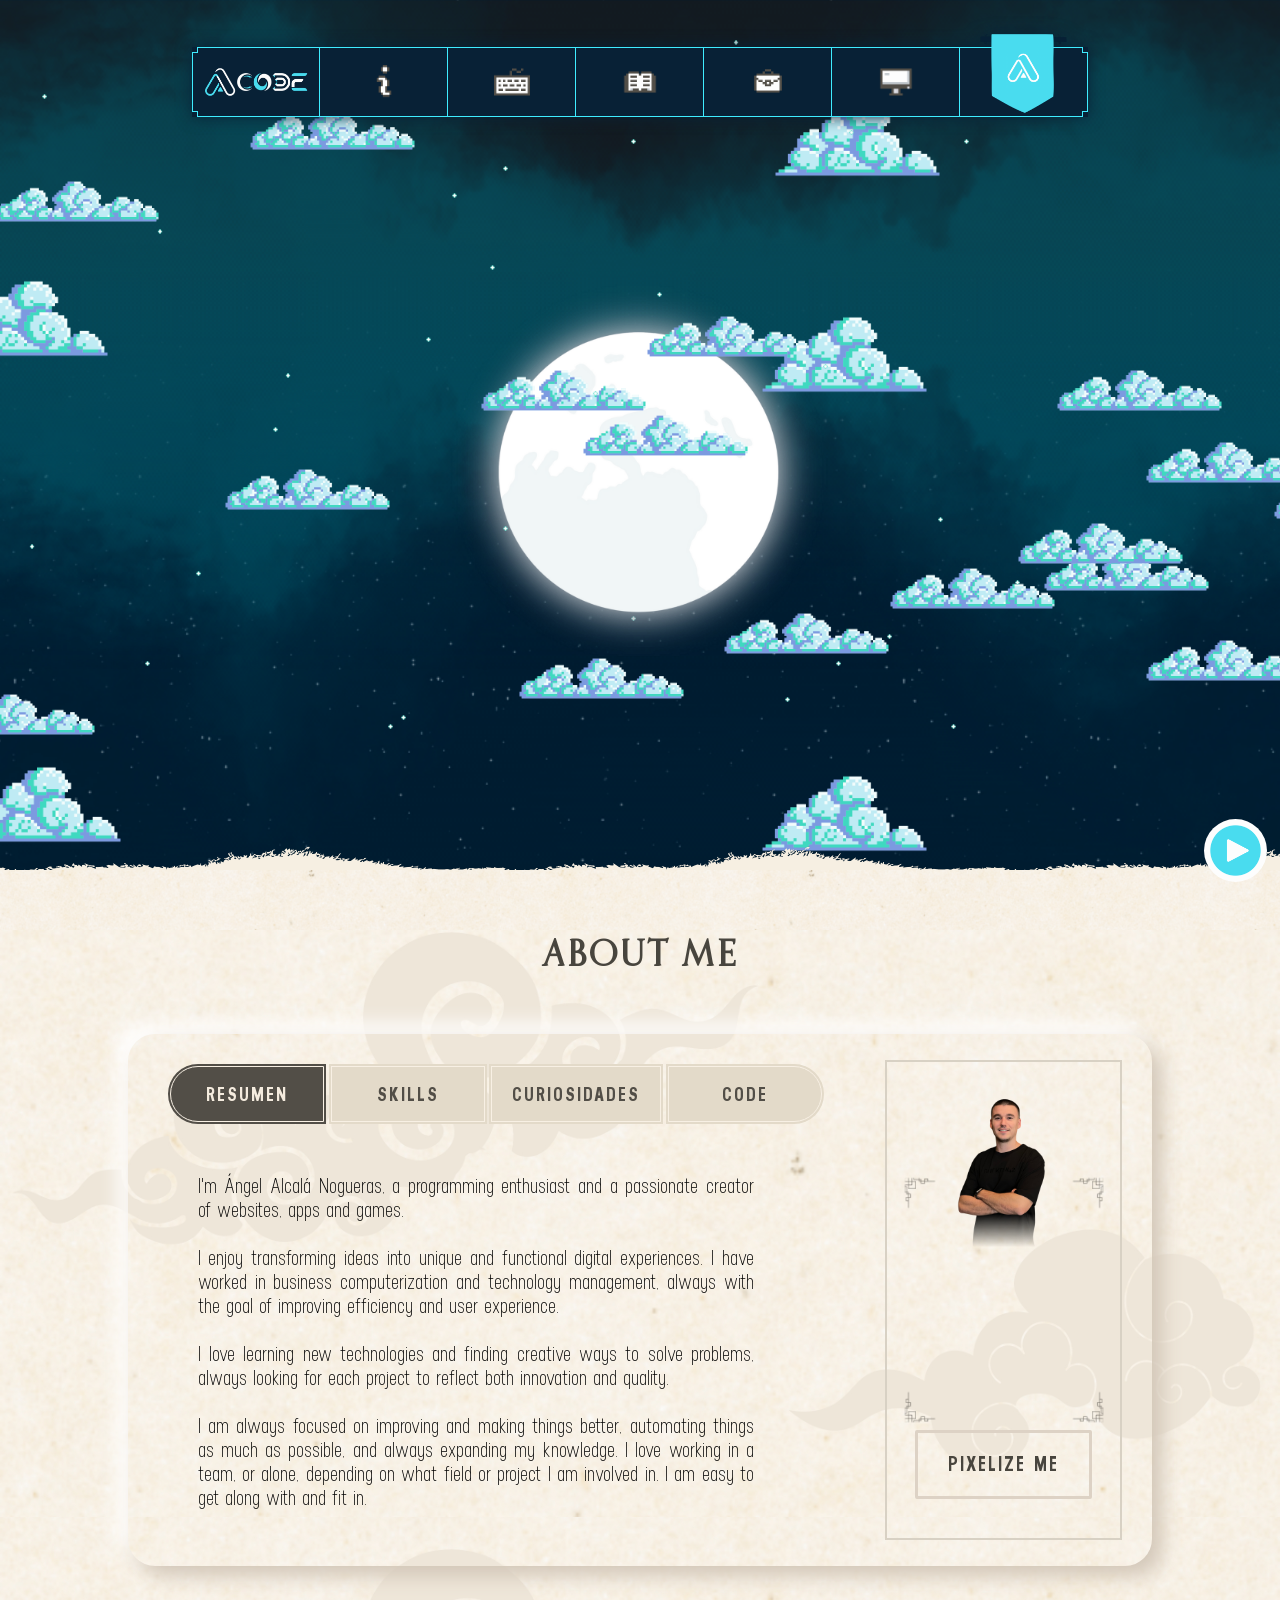
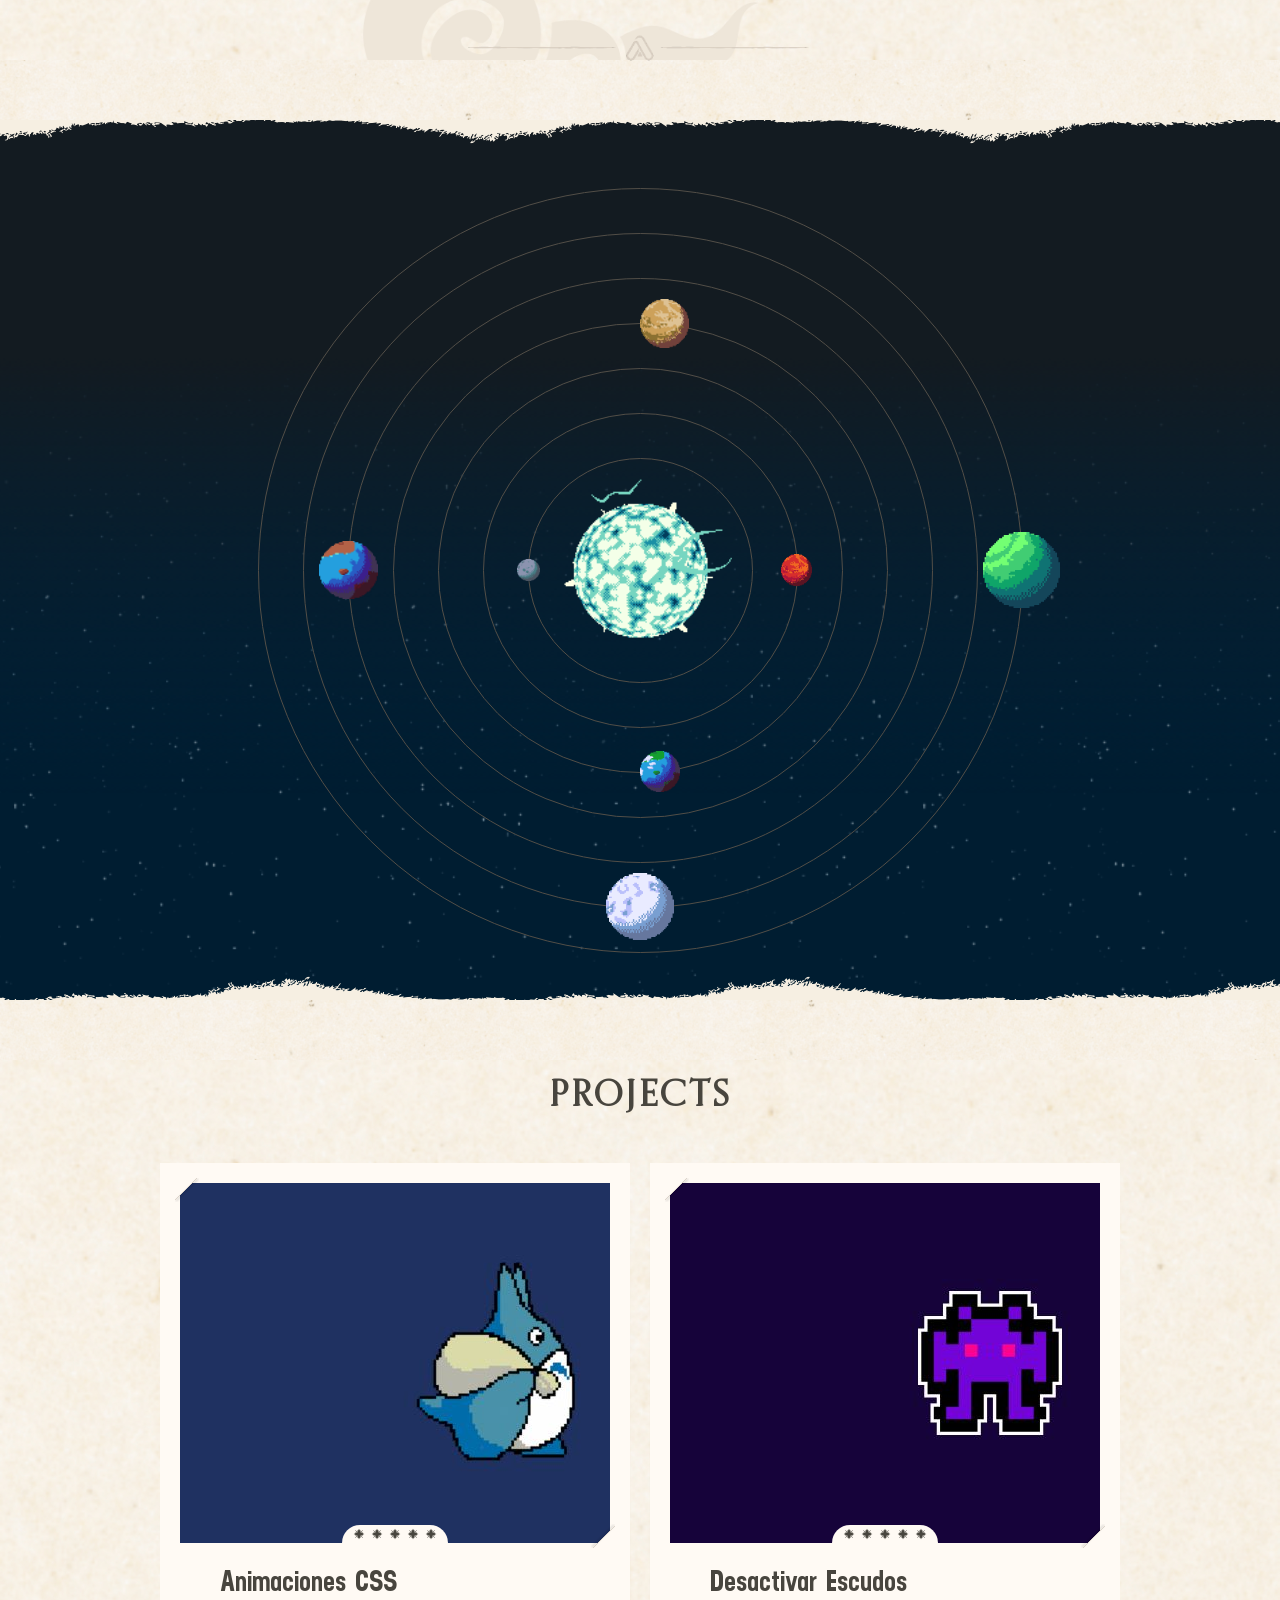
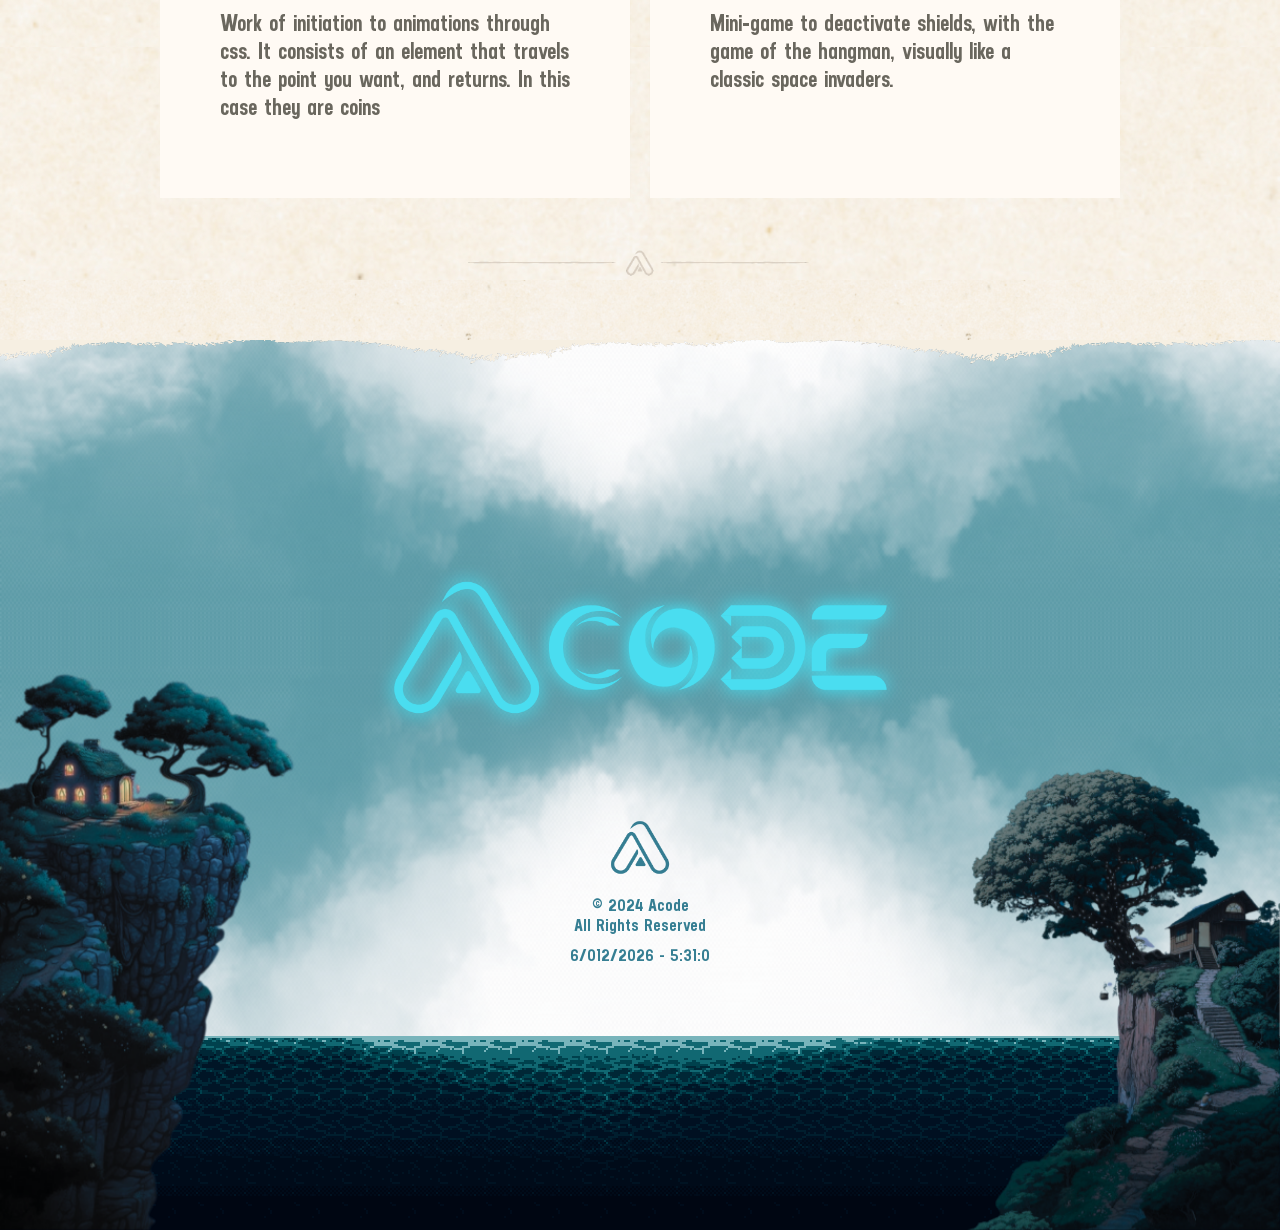
==== index.html @ 9dd284a7 "c" ====
<!DOCTYPE html>
<html>
<head>
    <meta charset="UTF-8" />
    <meta name="viewport" content="width=device-width,initial-scale=1.0">
    <title>Ángel Alcalá</title>
    <link rel="stylesheet" href="styles.css">
    <link rel="stylesheet" href="mobile.css">
    <link rel="stylesheet" href="fonts/fonts.css">
    <link rel="shortcut icon" href="img/favicon.jpg" type="image/x-icon">
	<link rel="icon" href="img/favicon.jpg" type="image/x-icon">
</head>
<body>
   
    <header class="header">
     <div class="NubeMov"></div>
    <div class="nubes"></div>
    <div class="estrellas"></div>
    <div class="cometas"></div>
    <div class="logoEstandarteMovil">
        <img onclick="window.scrollTo(0,0)" src="img/logo-completo.webp">
        <img class="estandarte" onmouseenter="subirEstandarteMovil()" onmouseout="bajarEstandarteMovil()" src="img/estandarte.webp">
    </div>
    <nav class="navBar">
            <div>
                <a href="#"><img src="img/logo-completo.webp"></a>
            </div>

            <div>
                <a href="#info">
                    <img style="width: 4vh; cursor: pointer;z-index: 3;position: relative;" src="img/Info-export.webp">
                </a>
            </div>

            <div>
                <a href="#code">
                    <img style="width: 4vh; cursor: pointer;z-index: 3;position: relative;" src="img/Keyboard-export.webp">
                </a>
            </div>

            <div>
                <a>
                    <img style="width: 4vh; cursor: pointer;z-index: 3;position: relative;" src="img/Book-export.webp">
                </a>
            </div>

            <div>
                <a>
                    <img style="width: 4vh; cursor: pointer;z-index: 3;position: relative;" src="img/Briefcase-export.webp">
                    
                </a>
            </div>

            <div>
                <a href="#projects">
                    <img style="width: 4vh; cursor: pointer;z-index: 3;position: relative;" src="img/Monitor-export.webp">
                </a>
            </div>
            <div>
                <img id="estandarte" onmouseenter="subirEstandarte()" onmouseout="bajarEstandarte()" src="img/estandarte.webp">
                <svg style="height: 4vh; color: var(--white)" id="linkedin" class="noOpacidad"  xmlns="http://www.w3.org/2000/svg"  viewBox="0 0 24 24"  fill="none"  stroke="currentColor"  stroke-width="2"  stroke-linecap="round"  stroke-linejoin="round"  class="icon icon-tabler icons-tabler-outline icon-tabler-brand-linkedin"><path stroke="none" d="M0 0h24v24H0z" fill="none"/><path d="M4 4m0 2a2 2 0 0 1 2 -2h12a2 2 0 0 1 2 2v12a2 2 0 0 1 -2 2h-12a2 2 0 0 1 -2 -2z" /><path d="M8 11l0 5" /><path d="M8 8l0 .01" /><path d="M12 16l0 -5" /><path d="M16 16v-3a2 2 0 0 0 -4 0" /></svg>
            </div>
    </nav>

    <img class="Centro" src="img/world.webp">

 </header>   
   


<div id="info" class="web">
    <h1 class="titulo">ABOUT ME</h1>
    <div class="info">
        <div class="resume">
            <div class="perfil-skills">
                <div class="tabs-wrapper">
                    <ul class="tabs">
                        <li id="tab1-list" class="active-list">
                            <a class="noActive-tab active-tab" id="tab1" href="#about">Resumen</a>
                        </li>
                        <li id="tab2-list" class="noActive-list">
                            <a id="tab2" class="noActive-tab" href="#skills">Skills</a>
                        </li>
                        <li id="tab3-list" class="noActive-list">
                            <a id="tab3" class="noActive-tab" href="#curiosidades">Curiosidades</a>
                        </li>
                        <li id="tab4-list" class="noActive-list">
                            <a id="tab4" class="noActive-tab" href="#code">Code</a>
                        </li>
                    </ul>
                </div>
    
                
                <div id="tab1-content" class="tab-content tab-content--active">
                    <p>
                        I'm Ángel Alcalá Nogueras, a programming enthusiast and a passionate creator of websites, apps and games.
                    <br><br>
                        I enjoy transforming ideas into unique and functional digital experiences. I have worked in business computerization and technology management, always with the goal of improving efficiency and user experience. 
                    <br><br>
                        I love learning new technologies and finding creative ways to solve problems, always looking for each project to reflect both innovation and quality.
                    <br><br>
                        I am always focused on improving and making things better, automating things as much as possible, and always expanding my knowledge. I love working in a team, or alone, depending on what field or project I am involved in. I am easy to get along with and fit in.
                    </p>
                   
                </div>
                <div id="tab2-content" class="tab-content">
                    <ul>
                        <li>
                            <b>Desarrollo Web:</b> Experiencia en la creación de sitios web personalizados utilizando HTML, CSS y JavaScript.
                        </li>
                        <li>
                            <b>Frameworks y Herramientas:</b> Manejo de frameworks y herramientas modernas para desarrollar interfaces de usuario dinámicas y atractivas.
                        </li>
                        <li>
                            <b>Informatización de Negocios:</b> Experiencia en la informatización y gestión tecnológica en el sector de la hostelería.
                        </li>
                        <li>
                            <b>Gestión de Bases de Datos:</b> Conocimientos en la gestión de bases de datos para asegurar el correcto funcionamiento de aplicaciones y sitios web.        
                        </li>
                    </ul>

                </div>
                <div id="tab3-content" class="tab-content">
                    <ul>
                        <li>
                            <b>Aprendizaje Continuo:</b> Constante interés en aprender nuevas tecnologías y métodos para mejorar la calidad y eficiencia de los proyectos.
                        </li>
                        <li>
                            <b>Resolución Creativa de Problemas:</b> Capacidad para encontrar soluciones innovadoras y creativas a los desafíos técnicos y de diseño.
                        </li>
                        <li>
                            <b>Mejora de Experiencia de Usuario:</b> Enfoque en optimizar la experiencia del usuario y la eficiencia operativa en cada proyecto.
                        </li>
                        <li>
                            <b>Desarrollo de Aplicaciones y Juegos:</b> Pasión por la creación de aplicaciones y juegos, transformando ideas en experiencias digitales únicas.
                        </li>
                    </ul>        
                </div>
                <div id="tab4-content" class="tab-content">
                    <div class="logosCode">
                        <div class="svg">
                            <svg fill="#fdfdfd" xmlns="http://www.w3.org/2000/svg" viewBox="0 0 384 512"><path d="M0 32l34.9 395.8L191.5 480l157.6-52.2L384 32H0zm308.2 127.9H124.4l4.1 49.4h175.6l-13.6 148.4-97.9 27v.3h-1.1l-98.7-27.3-6-75.8h47.7L138 320l53.5 14.5 53.7-14.5 6-62.2H84.3L71.5 112.2h241.1l-4.4 47.7z"/></svg>                        </div>
                        <div class="svg">
                            <svg fill="#fdfdfd" xmlns="http://www.w3.org/2000/svg" viewBox="0 0 384 512"><path d="M0 32l34.9 395.8L192 480l157.1-52.2L384 32H0zm313.1 80l-4.8 47.3L193 208.6l-.3 .1h111.5l-12.8 146.6-98.2 28.7-98.8-29.2-6.4-73.9h48.9l3.2 38.3 52.6 13.3 54.7-15.4 3.7-61.6-166.3-.5v-.1l-.2 .1-3.6-46.3L193.1 162l6.5-2.7H76.7L70.9 112h242.2z"/></svg>                        </div>
                        <div class="svg">
                            <svg fill="#F0DB4F" xmlns="http://www.w3.org/2000/svg" viewBox="0 0 448 512"><path d="M0 32v448h448V32H0zm243.8 349.4c0 43.6-25.6 63.5-62.9 63.5-33.7 0-53.2-17.4-63.2-38.5l34.3-20.7c6.6 11.7 12.6 21.6 27.1 21.6 13.8 0 22.6-5.4 22.6-26.5V237.7h42.1v143.7zm99.6 63.5c-39.1 0-64.4-18.6-76.7-43l34.3-19.8c9 14.7 20.8 25.6 41.5 25.6 17.4 0 28.6-8.7 28.6-20.8 0-14.4-11.4-19.5-30.7-28l-10.5-4.5c-30.4-12.9-50.5-29.2-50.5-63.5 0-31.6 24.1-55.6 61.6-55.6 26.8 0 46 9.3 59.8 33.7L368 290c-7.2-12.9-15-18-27.1-18-12.3 0-20.1 7.8-20.1 18 0 12.6 7.8 17.7 25.9 25.6l10.5 4.5c35.8 15.3 55.9 31 55.9 66.2 0 37.8-29.8 58.6-69.7 58.6z"/></svg>                        </div>
                        <div class="svg">
                            <svg fill="#fdfdfd" xmlns="http://www.w3.org/2000/svg" viewBox="0 0 640 512"><path d="M320 104.5c171.4 0 303.2 72.2 303.2 151.5S491.3 407.5 320 407.5c-171.4 0-303.2-72.2-303.2-151.5S148.7 104.5 320 104.5m0-16.8C143.3 87.7 0 163 0 256s143.3 168.3 320 168.3S640 349 640 256 496.7 87.7 320 87.7zM218.2 242.5c-7.9 40.5-35.8 36.3-70.1 36.3l13.7-70.6c38 0 63.8-4.1 56.4 34.3zM97.4 350.3h36.7l8.7-44.8c41.1 0 66.6 3 90.2-19.1 26.1-24 32.9-66.7 14.3-88.1-9.7-11.2-25.3-16.7-46.5-16.7h-70.7L97.4 350.3zm185.7-213.6h36.5l-8.7 44.8c31.5 0 60.7-2.3 74.8 10.7 14.8 13.6 7.7 31-8.3 113.1h-37c15.4-79.4 18.3-86 12.7-92-5.4-5.8-17.7-4.6-47.4-4.6l-18.8 96.6h-36.5l32.7-168.6zM505 242.5c-8 41.1-36.7 36.3-70.1 36.3l13.7-70.6c38.2 0 63.8-4.1 56.4 34.3zM384.2 350.3H421l8.7-44.8c43.2 0 67.1 2.5 90.2-19.1 26.1-24 32.9-66.7 14.3-88.1-9.7-11.2-25.3-16.7-46.5-16.7H417l-32.8 168.7z"/></svg>                        </div>
                        <div class="svg">
                            <svg viewBox="0 0 256 256" xmlns="http://www.w3.org/2000/svg" preserveAspectRatio="xMinYMin meet"><defs><linearGradient x1="15.791%" y1="14.737%" x2="91.009%" y2="85.228%" id="a"><stop offset="0%"/><stop stop-color="#FFF" offset="100%"/></linearGradient><linearGradient x1="82.136%" y1="85.237%" x2="-3.113%" y2="14.79%" id="b"><stop offset="0%"/><stop stop-color="#FFF" offset="100%"/></linearGradient></defs><path d="M127.783 190.56c56.637 77.208 112.064-21.55 111.982-80.94C239.67 39.404 168.5.16 127.737.16 62.309.159 0 54.232 0 128.216 0 210.45 71.425 256 127.737 256c-12.743-1.835-55.21-10.934-55.78-108.747-.385-66.154 21.58-92.585 55.688-80.958.764.283 37.622 14.823 37.622 62.32 0 47.296-37.484 61.944-37.484 61.944z" fill="url(#a)"/><path d="M127.717 66.241c-37.424-12.899-83.269 17.946-83.269 79.726C44.448 246.844 119.201 256 128.263 256 193.691 256 256 201.926 256 127.943 256 45.709 184.575.159 128.263.159c15.597-2.16 84.065 16.88 84.065 110.458 0 61.026-51.124 94.248-84.376 80.054-.764-.283-37.623-14.823-37.623-62.32 0-47.297 37.388-62.11 37.388-62.11z" fill="url(#b)"/></svg>
                        </div>
                        <div class="svg">
                            <svg fill="#fdfdfd" xmlns="http://www.w3.org/2000/svg" viewBox="0 0 512 512"><path d="M61.7 169.4l101.5 278C92.2 413 43.3 340.2 43.3 256c0-30.9 6.6-60.1 18.4-86.6zm337.9 75.9c0-26.3-9.4-44.5-17.5-58.7-10.8-17.5-20.9-32.4-20.9-49.9 0-19.6 14.8-37.8 35.7-37.8 .9 0 1.8 .1 2.8 .2-37.9-34.7-88.3-55.9-143.7-55.9-74.3 0-139.7 38.1-177.8 95.9 5 .2 9.7 .3 13.7 .3 22.2 0 56.7-2.7 56.7-2.7 11.5-.7 12.8 16.2 1.4 17.5 0 0-11.5 1.3-24.3 2l77.5 230.4L249.8 247l-33.1-90.8c-11.5-.7-22.3-2-22.3-2-11.5-.7-10.1-18.2 1.3-17.5 0 0 35.1 2.7 56 2.7 22.2 0 56.7-2.7 56.7-2.7 11.5-.7 12.8 16.2 1.4 17.5 0 0-11.5 1.3-24.3 2l76.9 228.7 21.2-70.9c9-29.4 16-50.5 16-68.7zm-139.9 29.3l-63.8 185.5c19.1 5.6 39.2 8.7 60.1 8.7 24.8 0 48.5-4.3 70.6-12.1-.6-.9-1.1-1.9-1.5-2.9l-65.4-179.2zm183-120.7c.9 6.8 1.4 14 1.4 21.9 0 21.6-4 45.8-16.2 76.2l-65 187.9C426.2 403 468.7 334.5 468.7 256c0-37-9.4-71.8-26-102.1zM504 256c0 136.8-111.3 248-248 248C119.2 504 8 392.7 8 256 8 119.2 119.2 8 256 8c136.7 0 248 111.2 248 248zm-11.4 0c0-130.5-106.2-236.6-236.6-236.6C125.5 19.4 19.4 125.5 19.4 256S125.6 492.6 256 492.6c130.5 0 236.6-106.1 236.6-236.6z"/></svg>
                        </div>
                        <div class="svg">
                            <svg fill="#76AE63" xmlns="http://www.w3.org/2000/svg" viewBox="0 0 640 512"><path d="M316.3 452c-2.1 0-4.2-.6-6.1-1.6L291 439c-2.9-1.6-1.5-2.2-.5-2.5 3.8-1.3 4.6-1.6 8.7-4 .4-.2 1-.1 1.4 .1l14.8 8.8c.5 .3 1.3 .3 1.8 0L375 408c.5-.3 .9-.9 .9-1.6v-66.7c0-.7-.3-1.3-.9-1.6l-57.8-33.3c-.5-.3-1.2-.3-1.8 0l-57.8 33.3c-.6 .3-.9 1-.9 1.6v66.7c0 .6 .4 1.2 .9 1.5l15.8 9.1c8.6 4.3 13.9-.8 13.9-5.8v-65.9c0-.9 .7-1.7 1.7-1.7h7.3c.9 0 1.7 .7 1.7 1.7v65.9c0 11.5-6.2 18-17.1 18-3.3 0-6 0-13.3-3.6l-15.2-8.7c-3.7-2.2-6.1-6.2-6.1-10.5v-66.7c0-4.3 2.3-8.4 6.1-10.5l57.8-33.4c3.7-2.1 8.5-2.1 12.1 0l57.8 33.4c3.7 2.2 6.1 6.2 6.1 10.5v66.7c0 4.3-2.3 8.4-6.1 10.5l-57.8 33.4c-1.7 1.1-3.8 1.7-6 1.7zm46.7-65.8c0-12.5-8.4-15.8-26.2-18.2-18-2.4-19.8-3.6-19.8-7.8 0-3.5 1.5-8.1 14.8-8.1 11.9 0 16.3 2.6 18.1 10.6 .2 .8 .8 1.3 1.6 1.3h7.5c.5 0 .9-.2 1.2-.5 .3-.4 .5-.8 .4-1.3-1.2-13.8-10.3-20.2-28.8-20.2-16.5 0-26.3 7-26.3 18.6 0 12.7 9.8 16.1 25.6 17.7 18.9 1.9 20.4 4.6 20.4 8.3 0 6.5-5.2 9.2-17.4 9.2-15.3 0-18.7-3.8-19.8-11.4-.1-.8-.8-1.4-1.7-1.4h-7.5c-.9 0-1.7 .7-1.7 1.7 0 9.7 5.3 21.3 30.6 21.3 18.5 0 29-7.2 29-19.8zm54.5-50.1c0 6.1-5 11.1-11.1 11.1s-11.1-5-11.1-11.1c0-6.3 5.2-11.1 11.1-11.1 6-.1 11.1 4.8 11.1 11.1zm-1.8 0c0-5.2-4.2-9.3-9.4-9.3-5.1 0-9.3 4.1-9.3 9.3 0 5.2 4.2 9.4 9.3 9.4 5.2-.1 9.4-4.3 9.4-9.4zm-4.5 6.2h-2.6c-.1-.6-.5-3.8-.5-3.9-.2-.7-.4-1.1-1.3-1.1h-2.2v5h-2.4v-12.5h4.3c1.5 0 4.4 0 4.4 3.3 0 2.3-1.5 2.8-2.4 3.1 1.7 .1 1.8 1.2 2.1 2.8 .1 1 .3 2.7 .6 3.3zm-2.8-8.8c0-1.7-1.2-1.7-1.8-1.7h-2v3.5h1.9c1.6 0 1.9-1.1 1.9-1.8zM137.3 191c0-2.7-1.4-5.1-3.7-6.4l-61.3-35.3c-1-.6-2.2-.9-3.4-1h-.6c-1.2 0-2.3 .4-3.4 1L3.7 184.6C1.4 185.9 0 188.4 0 191l.1 95c0 1.3 .7 2.5 1.8 3.2 1.1 .7 2.5 .7 3.7 0L42 268.3c2.3-1.4 3.7-3.8 3.7-6.4v-44.4c0-2.6 1.4-5.1 3.7-6.4l15.5-8.9c1.2-.7 2.4-1 3.7-1 1.3 0 2.6 .3 3.7 1l15.5 8.9c2.3 1.3 3.7 3.8 3.7 6.4v44.4c0 2.6 1.4 5.1 3.7 6.4l36.4 20.9c1.1 .7 2.6 .7 3.7 0 1.1-.6 1.8-1.9 1.8-3.2l.2-95zM472.5 87.3v176.4c0 2.6-1.4 5.1-3.7 6.4l-61.3 35.4c-2.3 1.3-5.1 1.3-7.4 0l-61.3-35.4c-2.3-1.3-3.7-3.8-3.7-6.4v-70.8c0-2.6 1.4-5.1 3.7-6.4l61.3-35.4c2.3-1.3 5.1-1.3 7.4 0l15.3 8.8c1.7 1 3.9-.3 3.9-2.2v-94c0-2.8 3-4.6 5.5-3.2l36.5 20.4c2.3 1.2 3.8 3.7 3.8 6.4zm-46 128.9c0-.7-.4-1.3-.9-1.6l-21-12.2c-.6-.3-1.3-.3-1.9 0l-21 12.2c-.6 .3-.9 .9-.9 1.6v24.3c0 .7 .4 1.3 .9 1.6l21 12.1c.6 .3 1.3 .3 1.8 0l21-12.1c.6-.3 .9-.9 .9-1.6v-24.3zm209.8-.7c2.3-1.3 3.7-3.8 3.7-6.4V192c0-2.6-1.4-5.1-3.7-6.4l-60.9-35.4c-2.3-1.3-5.1-1.3-7.4 0l-61.3 35.4c-2.3 1.3-3.7 3.8-3.7 6.4v70.8c0 2.7 1.4 5.1 3.7 6.4l60.9 34.7c2.2 1.3 5 1.3 7.3 0l36.8-20.5c2.5-1.4 2.5-5 0-6.4L550 241.6c-1.2-.7-1.9-1.9-1.9-3.2v-22.2c0-1.3 .7-2.5 1.9-3.2l19.2-11.1c1.1-.7 2.6-.7 3.7 0l19.2 11.1c1.1 .7 1.9 1.9 1.9 3.2v17.4c0 2.8 3.1 4.6 5.6 3.2l36.7-21.3zM559 219c-.4 .3-.7 .7-.7 1.2v13.6c0 .5 .3 1 .7 1.2l11.8 6.8c.4 .3 1 .3 1.4 0L584 235c.4-.3 .7-.7 .7-1.2v-13.6c0-.5-.3-1-.7-1.2l-11.8-6.8c-.4-.3-1-.3-1.4 0L559 219zm-254.2 43.5v-70.4c0-2.6-1.6-5.1-3.9-6.4l-61.1-35.2c-2.1-1.2-5-1.4-7.4 0l-61.1 35.2c-2.3 1.3-3.9 3.7-3.9 6.4v70.4c0 2.8 1.9 5.2 4 6.4l61.2 35.2c2.4 1.4 5.2 1.3 7.4 0l61-35.2c1.8-1 3.1-2.7 3.6-4.7 .1-.5 .2-1.1 .2-1.7zm-74.3-124.9l-.8 .5h1.1l-.3-.5zm76.2 130.2l-.4-.7v.9l.4-.2z"/></svg>
                        </div>
                        <div class="svg">
                            <svg fill="#61DAFB" xmlns="http://www.w3.org/2000/svg" viewBox="0 0 512 512"><path d="M418.2 177.2c-5.4-1.8-10.8-3.5-16.2-5.1 .9-3.7 1.7-7.4 2.5-11.1 12.3-59.6 4.2-107.5-23.1-123.3-26.3-15.1-69.2 .6-112.6 38.4-4.3 3.7-8.5 7.6-12.5 11.5-2.7-2.6-5.5-5.2-8.3-7.7-45.5-40.4-91.1-57.4-118.4-41.5-26.2 15.2-34 60.3-23 116.7 1.1 5.6 2.3 11.1 3.7 16.7-6.4 1.8-12.7 3.8-18.6 5.9C38.3 196.2 0 225.4 0 255.6c0 31.2 40.8 62.5 96.3 81.5 4.5 1.5 9 3 13.6 4.3-1.5 6-2.8 11.9-4 18-10.5 55.5-2.3 99.5 23.9 114.6 27 15.6 72.4-.4 116.6-39.1 3.5-3.1 7-6.3 10.5-9.7 4.4 4.3 9 8.4 13.6 12.4 42.8 36.8 85.1 51.7 111.2 36.6 27-15.6 35.8-62.9 24.4-120.5-.9-4.4-1.9-8.9-3-13.5 3.2-.9 6.3-1.9 9.4-2.9 57.7-19.1 99.5-50 99.5-81.7 0-30.3-39.4-59.7-93.8-78.4zM282.9 92.3c37.2-32.4 71.9-45.1 87.7-36 16.9 9.7 23.4 48.9 12.8 100.4-.7 3.4-1.4 6.7-2.3 10-22.2-5-44.7-8.6-67.3-10.6-13-18.6-27.2-36.4-42.6-53.1 3.9-3.7 7.7-7.2 11.7-10.7zM167.2 307.5c5.1 8.7 10.3 17.4 15.8 25.9-15.6-1.7-31.1-4.2-46.4-7.5 4.4-14.4 9.9-29.3 16.3-44.5 4.6 8.8 9.3 17.5 14.3 26.1zm-30.3-120.3c14.4-3.2 29.7-5.8 45.6-7.8-5.3 8.3-10.5 16.8-15.4 25.4-4.9 8.5-9.7 17.2-14.2 26-6.3-14.9-11.6-29.5-16-43.6zm27.4 68.9c6.6-13.8 13.8-27.3 21.4-40.6s15.8-26.2 24.4-38.9c15-1.1 30.3-1.7 45.9-1.7s31 .6 45.9 1.7c8.5 12.6 16.6 25.5 24.3 38.7s14.9 26.7 21.7 40.4c-6.7 13.8-13.9 27.4-21.6 40.8-7.6 13.3-15.7 26.2-24.2 39-14.9 1.1-30.4 1.6-46.1 1.6s-30.9-.5-45.6-1.4c-8.7-12.7-16.9-25.7-24.6-39s-14.8-26.8-21.5-40.6zm180.6 51.2c5.1-8.8 9.9-17.7 14.6-26.7 6.4 14.5 12 29.2 16.9 44.3-15.5 3.5-31.2 6.2-47 8 5.4-8.4 10.5-17 15.5-25.6zm14.4-76.5c-4.7-8.8-9.5-17.6-14.5-26.2-4.9-8.5-10-16.9-15.3-25.2 16.1 2 31.5 4.7 45.9 8-4.6 14.8-10 29.2-16.1 43.4zM256.2 118.3c10.5 11.4 20.4 23.4 29.6 35.8-19.8-.9-39.7-.9-59.5 0 9.8-12.9 19.9-24.9 29.9-35.8zM140.2 57c16.8-9.8 54.1 4.2 93.4 39 2.5 2.2 5 4.6 7.6 7-15.5 16.7-29.8 34.5-42.9 53.1-22.6 2-45 5.5-67.2 10.4-1.3-5.1-2.4-10.3-3.5-15.5-9.4-48.4-3.2-84.9 12.6-94zm-24.5 263.6c-4.2-1.2-8.3-2.5-12.4-3.9-21.3-6.7-45.5-17.3-63-31.2-10.1-7-16.9-17.8-18.8-29.9 0-18.3 31.6-41.7 77.2-57.6 5.7-2 11.5-3.8 17.3-5.5 6.8 21.7 15 43 24.5 63.6-9.6 20.9-17.9 42.5-24.8 64.5zm116.6 98c-16.5 15.1-35.6 27.1-56.4 35.3-11.1 5.3-23.9 5.8-35.3 1.3-15.9-9.2-22.5-44.5-13.5-92 1.1-5.6 2.3-11.2 3.7-16.7 22.4 4.8 45 8.1 67.9 9.8 13.2 18.7 27.7 36.6 43.2 53.4-3.2 3.1-6.4 6.1-9.6 8.9zm24.5-24.3c-10.2-11-20.4-23.2-30.3-36.3 9.6 .4 19.5 .6 29.5 .6 10.3 0 20.4-.2 30.4-.7-9.2 12.7-19.1 24.8-29.6 36.4zm130.7 30c-.9 12.2-6.9 23.6-16.5 31.3-15.9 9.2-49.8-2.8-86.4-34.2-4.2-3.6-8.4-7.5-12.7-11.5 15.3-16.9 29.4-34.8 42.2-53.6 22.9-1.9 45.7-5.4 68.2-10.5 1 4.1 1.9 8.2 2.7 12.2 4.9 21.6 5.7 44.1 2.5 66.3zm18.2-107.5c-2.8 .9-5.6 1.8-8.5 2.6-7-21.8-15.6-43.1-25.5-63.8 9.6-20.4 17.7-41.4 24.5-62.9 5.2 1.5 10.2 3.1 15 4.7 46.6 16 79.3 39.8 79.3 58 0 19.6-34.9 44.9-84.8 61.4zm-149.7-15c25.3 0 45.8-20.5 45.8-45.8s-20.5-45.8-45.8-45.8c-25.3 0-45.8 20.5-45.8 45.8s20.5 45.8 45.8 45.8z"/></svg>
                        </div>
                        <div class="svg">
                            <svg fill="#fdfdfd" xmlns="http://www.w3.org/2000/svg" viewBox="0 0 448 512"><path d="M448 80l0 48c0 44.2-100.3 80-224 80S0 172.2 0 128L0 80C0 35.8 100.3 0 224 0S448 35.8 448 80zM393.2 214.7c20.8-7.4 39.9-16.9 54.8-28.6L448 288c0 44.2-100.3 80-224 80S0 332.2 0 288L0 186.1c14.9 11.8 34 21.2 54.8 28.6C99.7 230.7 159.5 240 224 240s124.3-9.3 169.2-25.3zM0 346.1c14.9 11.8 34 21.2 54.8 28.6C99.7 390.7 159.5 400 224 400s124.3-9.3 169.2-25.3c20.8-7.4 39.9-16.9 54.8-28.6l0 85.9c0 44.2-100.3 80-224 80S0 476.2 0 432l0-85.9z"/></svg>
                        </div>
                    </div>
                </div>
            </div>
        </div>
        <div class="imagenes">
            <div class="imagenesDiv">
                <img id="yo" class="porEncima" src="img/yo-color.webp">
                <img id="pixelyo" class="noOpacidad" src="img/pixel.yo2.webp">
            </div>
            <button id="click">PIXELIZE ME</button>

        </div>

    </div>
    
    <div class="fin-seccion">
        <img src="img/fin-seccion.webp">
    </div>

</div>

<div class="planets">
    <div class="galaxy">
        <!-- <img id="blackHole" src="img/planets/black-hole.gif">
        <img id="galaxy" src="img/planets/galay.gif">
        <img id="saturn" src="img/planets/saturn.gif"> -->


        <div class="sun">
            <img id="sol" src="img/sol5.gif">
            <div class="planet moon">
                <img id="moon" src="img/planets/LUNA.gif">
            </div>

            <div class="planet desert2">
                <img id="desert2" src="img/planets/DESERT-2.gif">
            </div>

            <div class="planet earth">
                <img id="earth" src="img/planets/TERRA-CLOUDS-1.gif">
            </div>
            <div class="planet desert">
                <img id="desert" src="img/planets/DESERT-1.gif">
            </div>
            <div class="planet terra">
                <img id="terra" src="img/planets/TERRA-2.gif">
            </div>
            <div class="planet ice">
                <img id="ice" src="img/planets/ICE.gif">
            </div>
            <div class="planet gas3">
                <img id="gas3" src="img/planets/GAS-3.gif">
            </div>
        </div>
    </div>
</div>

<div id="projects" class="projects">
    <h1 class="titulo">PROJECTS</h1>
    <div id="projects-table" class="projects-table">

        <!-- <div class="card">
            <a href="google.com">
            <div class="cardImage">
                <div class="slider">
                    <img src="img/estrellas-slider1.png">
                    <img src="img/estrellas-slider1.png">
                    <img src="img/estrellas-slider1.png">
                    <img src="img/estrellas-slider1.png">
                    <img src="img/estrellas-slider1.png">
                </div>
            </div>
            <div class="cardText">
                <h1>Engaging Turn-Based Combat</h1>
                <p>Pressing the action button in sync with the animations increases damage output while reducing incoming damage. Along with timed hits, combat features multi-character combo attacks, boosting, and a strategic « locks » system offering options to play with different damage types in order to hinder enemies while they are channeling powerful attacks or spells, all in an immersive take on the genre; no random encounters, no transitions to separate battlefields, and no grinding.</p>
            </div>
            </a>
        </div> -->
    </div>  
    <div class="fin-seccion">
        <img src="img/fin-seccion.webp">
    </div>
</div>


 <footer>
    <!-- <video autoplay playsinline muted loop preload="auto" class="paisaje">
        <source src="video/img-footer-left-edge.webm">
    </video>  -->
    <img src="img/acantilado4.png" class="paisaje3">
    <img src="img/acantilado5.png" class="paisaje2">

<div class="NubeMov"></div>
     <div id="copyrights">
        <img id="logo-footer" src="img/logo-completo-footer.webp">
        <img id="favicon-footer" src="img/logo-footer.webp">
         © 2024 Acode <br>
         All Rights Reserved
         <div id="time"></div>
        
        </div>
    <img id="player" onclick="musica()" src="img/play.webp">
    <div id="mar">
        <div class="reflejo">
         </div>
    </div>
    <audio id="audio">
        <source src="audio/ocean.mp3" type="audio/mp3">
    </audio>
    <audio id="player" src="audio/ocean.mp3"></audio>


<!-- CONTENEDOR DE AUDIO FLOTANTE CON BARRA DE TIEMPO -->

<!-- <div id="audioPlayer"> 
  <img id="player2" src="img/play2.png" onclick="musica()">
      <div id="contenedorTiempo">
        <div id="currentTime"></div>
    </div>
    <p id="currentTimeDiv"></p>
  <img style="width: 3%;" src="img/volume-min.png" onclick="document.getElementById('audio').volume -= 0.1">
  <div>
    <input type="range" id="volume" value="0" min="0" max="1" step="0.1">
</div>
<img style="width: 3%;" src="img/volume-max.png" onclick="document.getElementById('audio').volume += 0.1">
</div> -->


 </footer>   
</body>
<script src="js/nubes.js"></script>
<script src="js/estrellas.js"></script>
<script src="js/cometa.js"></script>
<script src="js/projects.js"></script>
<script src="js/inicio.js"></script>
<script src="js/script.js"></script>
<script src="js/FPS.js"></script>

</html>
---- styles.css ----
@font-face {
  font-family: 'Orpehus';
  src: url('fonts/Orpheus/Orpheus\ Pro.ttf') format('truetype');
}

  :root {
    --primary: #082136;
    --secondary: #3DD3EE;
    --links: #3FECFF;
    --white: #fdfdfd;
    --tercer: #3FD9C0;
    --letra: #48453E;
  }
  html,body{
    margin: 0;
    font-family: 'Neusa';
    scrollbar-color: #E3DAC9 #524E47;
    scrollbar-width: thin;
    overflow-x: hidden;
    scroll-behavior: smooth;
  }
  .nubes{
    overflow: hidden;
    height: 100%;
    width: 100%;
    position: absolute;
    z-index: 1;
  }
  .cometas{
    overflow: hidden;
    height: 100%;
    width: 100%;
    position: absolute;
    z-index: 1;
  }
  .NubeMov{
    height: 100vh;
    width: 100%;
    position: absolute;
    top: 0;
     background: url(img/bg-pattern-sky-clouds-xs.webp);
    background-repeat: repeat-x;
    background-size: cover;
    animation: animation2 100s linear infinite;
    /* z-index: 16; */
    transform: rotateX(180deg);
  }


@keyframes animation {
   100%{
    background-position:0px -3000px;
  }
}
  .estrellas{
    transition: all 2s;
  }

  .header{
    position: relative;
    display: flex;
    justify-content: center;
    align-items: center;
    height: 100vh;
    background: url(img/fondo1.webp);
    background-repeat: repeat-x;
    background-size: contain;
  }
  .logo{
    width: 5%;
    filter: drop-shadow(.1vh .1vh .01vh #fdfdfd);
    transition: all 0.2s;
  }
  .logo:hover{
    filter: drop-shadow(.1vh .1vh .50vh #361518);
  }
  .logoEstandarteMovil{
    display: none;
  }
  
  .navBar{
    position: fixed;
    z-index: 9999;
    height: 70px;
    bottom: 87%;
    width: 70%;
    display: flex;
    justify-content: center;
    align-items: center;
    box-sizing: border-box;
    filter: drop-shadow(.1vh .1vh .8vh var(--primary));
  }
  .navBar div a{
    width: 100%;
    height: 100%;
    position: absolute;
    top: 0;
    left: 0;
    display: flex;
    justify-content: center;
    align-items: center;
    z-index: 9999;
  }
  .navBar div{
    height: 100%;
    width: 15%;
    background: var(--primary);
    display: flex;
    justify-content: center;
    align-items: center;
    justify-items: center;
    box-sizing: border-box;
    cursor: pointer;
    transition: .5s;
    position: relative;
    border: .1vh solid var(--links);
    border-left: 0;
    
  }
  
  .navBar div:first-child{
    border-left: .1vh solid var(--links);
    &::after{
      content: '';
      width: 5px;
      height: 5px;
      background: var(--primary);
      position: absolute;
      top: -1px;
      left: -1px;
      border-right: .1vh solid var(--links);
      border-bottom: .1vh solid var(--links);
    } 
    &::before{
      content: '';
      width: 5px;
      height: 5px;
      background: var(--primary);
      position: absolute;
      bottom: -1px;
      left: -1px;
      border-right: .1vh solid var(--links);
      border-top: .1vh solid var(--links);

    } }
  .navBar div:first-child:hover{
    background-color: var(--primary);
  }
  .navBar div:last-child{
    &::after{
      content: '';
      width: 5px;
      height: 5px;
      background: var(--primary);
      position: absolute;
      top: -1px;
      right: -1px;
      border-left: .1vh solid var(--links);
      border-bottom: .1vh solid var(--links);

    } 
    &::before{
      content: '';
      width: 5px;
      height: 5px;
      background: var(--primary);
      position: absolute;
      bottom: -1px;
      right: -1px;
      border-left: .1vh solid var(--links);
      border-top: .1vh solid var(--links);

    }
  }
  .navBar div:last-child:hover{
    background-color: var(--primary);
  }
  .navBar div:nth-child(2):hover,.navBar div:nth-child(3):hover,.navBar div:nth-child(4):hover,.navBar div:nth-child(5):hover,.navBar div:nth-child(6):hover{
    position: relative;
    &::before{
      content: '';
      width: 100%;
      z-index: 1;
      height: 100%;
      box-sizing: border-box;
      border: .2vh solid var(--primary);
      border-radius: 0.4vh;
      filter: drop-shadow(.1vh .1vh .5vh var(--links));
      top: 0;
      left: 0;
      position: absolute;
      background: rgb(61,211,238);
    background: linear-gradient(180deg, rgba(61,211,238,1) 75%, rgba(63,217,192,1) 100%);
    }
  }

  .navBar img{
    width: 90%;
  }
  #estandarte{
    position: absolute;
    width: 100%;
    top: -56%;
    z-index: 5;
    transition: 1s;
  }

  #linkedin{
    transition: 1s;
  }
  .opacidad{
    opacity: 1;
  }
  .noOpacidad{
    opacity: 0;
    transform: translateY(-10vh);
  }
  
  .Centro{
    position: relative;
    z-index: 0;
    top: 2%;
    width: 30%;
    filter: drop-shadow(.1vh .1vh .2vh var(--primary));
  }

  .web{
    height: 90vh;
    width: 100%;
    position: relative;
    background: url(img/papiro.jpg);
    background-size: contain;
    display: flex;
    justify-content: center;
    flex-direction: column;
    align-items: center;
    gap: 5%;
  }
  .web::before{
    content: '';
    position: absolute;
    overflow: hidden;
    top: -70px;
    left: 0;
    width: 100%;
    height: 100px;
    background: url(img/separador.webp);
    background-size: contain;
    z-index: 2;
  }
  .web::after{
    content: '';
    position: absolute;
    bottom: -50px;
    right: 0;
    width: 100%;
    height: 100px;
    transform: rotateZ(180deg);
    background: url(img/separador.webp);
    background-size: contain;
    z-index: 2;
  }
  .web .titulo{
    margin-top: 40px;
    margin-bottom: -30px;
    font-family: 'Orpehus';
    font-size: 36px;
    line-height: 33px;
    letter-spacing: 3px;
    font-style: normal;
    font-weight: 900;
    color: #48453E;
    color: var(--letra);
    }
  .info{
    margin-top: 50px;
    margin-bottom: -20px;
    height: 80%;
    width: 80%;
    box-sizing: border-box;
    display: flex;
    justify-content: center;
    align-items: center;
    position: relative;
    gap: 3.5vh;
    border-radius: 3vh;
    box-shadow: 10px 10px 20px #D2C6B7, -10px -10px 20px #fff;
    transition: all 2s;
    
  }
  .resume{
    width: 70%;
    height: 100%;
    box-sizing: border-box;
  }
  .imagenes{
    width: 30%;
    height: 90%;
    display: flex;
    justify-content: flex-start;
    background: url(img/fondomarco.webp);
    background-size: 90%;
    background-repeat: no-repeat;
    background-position: center;
    align-items: center;
    flex-direction: column;
    box-sizing: border-box;
    border: 2px solid #D8D1C4;
    margin: 20px 30px;
    padding: 20px;
  }
  .imagenesDiv{
    width: 80%;
    height: 80%;
    display: flex;
    justify-content: center;
    align-items: center;
    position: relative;
  }

  .imagenes img{
    mask-image: linear-gradient(black 80%,transparent);
  }
  .porEncima{
    z-index: 1;
  }
  #yo{
    width: 60%;
    position: absolute;
    top: 0%;
    transition: 2s all;
  }
  #pixelyo{
    width: 60%;
    position: absolute;
    top: 0%;
    z-index: 0;
    transition: 2s all;
  }
  #click{
    font-family: 'Neusa';
    cursor: pointer;
    user-select: none;
    background: none transparent;
    border-radius: 2px;
    color: #48453E;
    border-color: #DDD2C5;
    border-style: solid;
    border-width: 3px;
    box-sizing: border-box;
    font-size: 1.275rem;
    font-weight: 700;
    letter-spacing: .125rem;
    line-height: 1.2em;
    padding: 1.1875rem 1.875rem;
    text-transform: uppercase;
    transition: background-color .2s linear;
    &:hover{
    font-family: 'Neusa';
    background-color: #DDD2C5;
    
    }
  }

  .perfil-skills{
    width: 100%;
    height: 100%;
    display: flex;
    flex-direction: column;
    align-items: center;
    justify-content: space-between;
    box-sizing: border-box;
}

.tabs {
    position: relative;
    display: flex;
    gap: .2vw;
    width: 100%;
    margin-top: 30px;
    margin-bottom: 30px;
    list-style-type: none;
    box-sizing: border-box;
}

.tabs li {
    position: relative;
    z-index: 2;
    padding: 2px;
}
.tabs li:first-child{
  border-top-left-radius: 30vh;
  border-bottom-left-radius: 30vh;
}
#tab1{
  border-top-left-radius: 30vh;
  border-bottom-left-radius: 30vh;
}
.tabs li:last-child{
  border-top-right-radius: 30vh;
  border-bottom-right-radius: 30vh;
}
#tab4{
  border-top-right-radius: 30vh;
  border-bottom-right-radius: 30vh;
}

.tabs li a {
    padding: 20px;
    transition: all 0.3s;
    display: flex;
    align-items: center;
    justify-content: center;
    white-space: nowrap;
    font-family: 'Neusa';
    font-weight: 700;
    font-size: 20px;
    letter-spacing: 2px;
    line-height: 14px;
    text-transform: uppercase;
    border: 1px solid #F8F0E4;
    text-decoration: none;
    text-align: center;
    min-width: 7rem;
    outline: none;
    position: relative;
}
.list{
    background: #E3DAC9;
}
.noActive-tab{
  color: #524E47;
}
.active-list{
  background: #524E47;
  color: #f4ebde;
}
.active-tab{
  background:  #524E47;
  color: #f4ebde;
}
.noActive-list{
  background:  #E3DAC9;
}

.tab-content {
    display: none;
    overflow-y: auto;
    width: 80%;
    height: 80%;
    max-height: 80%;
}
.tab-content img{
  width: 50%;
}

.tab-content--active {
    display: flex;
    flex-direction: column;
    align-items: center;
    text-align: justify;
    gap: 0.25rem;
    height: 80%;
    max-height: 80%;
    padding: 0 0.25rem;
    font-size: 1.275rem;
    padding-bottom: 1rem;
}
.tab-content ul{
    list-style-image: url("img/lista.webp");
}
.tab-content ul li{
  margin-bottom: 15px;
}
.tab-content ul li b{
  color: #48453E;
  font-weight: bold;
}
.tab-content .logosCode{
  display: grid;
  grid-template-columns: 1fr 1fr 1fr;
  grid-template-rows: 1fr 1fr 1fr;
  gap: 8px;
  place-items: center;
  width: 30%;
  height: 60%;
}
.tab-content .svg{
  width: 64px;
  height: 64px;
  box-sizing: border-box;
  border-radius: 0.8vh;
  display: flex;
  justify-content: center;
  align-items: center;
  padding: 16px;
}
.tab-content .svg:first-child{
  background: #E54C21;
}
.tab-content .svg:nth-child(2){
  background: #214CE5;
}
.tab-content .svg:nth-child(3){
  background: #212121;
}
.tab-content .svg:nth-child(4){
  background: #787CB4;
}
.tab-content .svg:nth-child(5){
  background: #9C9C9C;
}
.tab-content .svg:nth-child(6){
  background: #02719C;
}
.tab-content .svg:nth-child(7){
  background: #212121;
}
.tab-content .svg:nth-child(8){
  background: #212121;
}
.tab-content .svg:nth-child(9){
  background: #0078D7;
}

  @keyframes aparicion1 {
    0% {opacity: 0;}
    100% {opacity: 1;}
  }
  

  @keyframes nublado{
    0% {
      opacity: 0;
      transform: translateX(-5vw);}
    10%{
        opacity: 1;
      }
    100% {
      opacity: 1;
      transform: translateX(110vw);
    };
}

@keyframes estrellado {
  0% {scale: 1;}
  100% {scale: 1.5;}

}
@keyframes cometado {
  from {
    transform: translateY(0vw);}
  to {
    transform: translateY(200vh) translateX(-100vw);
  };

}

.planets{
  height: 100vh;
  display: flex;
  justify-content: center;
  align-items: center;
  background: url(img/fondo1.webp);
  background-repeat: repeat-x;
  background-size: contain;
  padding-bottom: 10px;
  padding-top: 10px;

}
.galaxy{
  height: 750px;
  width: 750px;
  position: relative;
  display: flex;
  justify-content: center;
  align-items: center;
  box-sizing: border-box;
}

.sun {
    width: 50vh;
    height: 50vh;
    box-sizing: border-box;
    position: relative;
    display: flex;
    justify-content: center;
    align-items: center;
  }
  #sol{
    width: 60%;
  }
  .planet{
    display: flex;
    justify-content: center;
    align-items: center;
    box-sizing: border-box;
    border: 0.5px solid #524E47;
    border-radius: 100%;
    position: absolute;
  }
  .planet img{
    width: 10%;
    position: absolute;
  }
  .moon{
    width: 25vh;
    height: 25vh;
    left: 25%;
    top: 25%;
    animation: orbit 10s linear infinite;
  }
  #moon{
    left: -5%;
  }
  .desert2{
    width: 35vh;
    height: 35vh;
    left: 15%;
    top: 15%;
    animation: orbit 20s linear infinite;
  }
  #desert2{
    left: 95%;
  }
   .earth{
    width: 45vh;
    height: 45vh;
    left: 5%;
    top: 5%;
    animation: orbit 30s linear infinite;
  }
  #earth{
    left: 50%;
    top: 95%;
  }
  .desert{
    width: 55vh;
    height: 55vh;
    left: -5%;
    top: -5%;
    animation: orbit 40s linear infinite;
  }
  #desert{
    left: 50%;
    top: -5%;
  }
  .terra{
    width: 65vh;
    height: 65vh;
    left: -15%;
    top: -15%;
    animation: orbit 50s linear infinite;
  }
  #terra{
    left: -5%;
  }
  .ice{
    width: 75vh;
    height: 75vh;
    left: -25%;
    top: -25%;
    animation: orbit 60s linear infinite;
  }
  #ice{
    top: 95%;
  }
  .gas3{
    width: 85vh;
    height: 85vh;
    left: -35%;
    top: -35%;
    animation: orbit 70s linear infinite;
  }
  #gas3{
    left: 95%;
  }
 
  @keyframes orbit {
    0% {
      transform: rotateZ(0deg); }
  
    100% {
      transform: rotateZ(-360deg); } }


.projects{
  height: 100vh;
  width: 100%;
  position: relative;
  background: url(img/papiro-clear.jpg);
  background-size: contain;
  display: flex;
  justify-content: center;
  flex-direction: column;
  align-items: center;
}
.projects .titulo{
margin-top: 50px;
margin-bottom: 50px;
font-family: 'Orpehus';
font-size: 36px;
line-height: 33px;
letter-spacing: 3px;
font-style: normal;
font-weight: 900;
color: #48453E;
color: var(--letra);
}
.projects::before{
  content: '';
  position: absolute;
  overflow: hidden;
  top: -70px;
  left: 0;
  width: 100%;
  height: 100px;
  background: url(img/separador.webp);
  background-size: contain;
  z-index: 2;
}
.projects::after{
  content: '';
  position: absolute;
  bottom: -50px;
  right: 0;
  width: 100%;
  height: 100px;
  transform: rotateZ(180deg);
  background: url(img/separador.webp);
  background-size: contain;
  z-index: 2;
}
.projects-table{
  overflow-y: auto;
  display: grid;
  grid-template-columns: 1fr 1fr;
  grid-template-rows: auto; 
  column-gap: 20px;
  row-gap: 20px;
  height: 80%;
  width: 75%;
  scrollbar-color: #E3DAC9 #524E47;
  scrollbar-width: thin;
}
.card{
  max-width: 100%;
  padding: 20px;
  height: 640px;
  background: #FFFAF4;
  box-shadow: rgba(37, 13, 4, 0.18) 0px 30px 20px -20px;
  box-sizing: border-box;
  display: flex;
  justify-content: center;
  align-items: center;
  flex-direction: column;
}
.card a{
  height: 100%;
  width: 100%;
  text-decoration: none;
}
.cardImage{
  box-sizing: border-box;
  display: flex;
  justify-content: center;
  align-items: center;
  height: 60%;
  width: 100%;
  background-size: cover;
  position: relative;
  cursor: pointer;
}
.cardImage::before{
  content: '';
  position: absolute;
  width: 24px;
  height: 24px;
  top: -5px;
  left: -5px;
  background: url(img/esquinita.svg);
  background-size: contain;
}
.cardImage::after{
  content: '';
  position: absolute;
  width: 24px;
  height: 24px;
  bottom:-5px;
  right: -5px;
  background: url(img/esquinita.svg);
  background-size: contain;
  transform: rotateZ(180deg);
}
.cardImage .slider{
position: absolute;
background: #FFFAF4;
width: 100px;
height: 12px;
bottom: 0;
border-top-left-radius: 3vh;
border-top-right-radius: 3vh;
display: flex;
justify-content: center;
align-items: center;
padding: 3px;
gap: 6px;
}
.cardImage .slider img{
  width: 12%;
  box-sizing: border-box;
  cursor: pointer;
}

.cardText{
  height: 40%;
  width: 100%;
  box-sizing: border-box;
  padding-left: 40px;
  padding-right: 40px;
  display: flex;
  justify-content: flex-start;
  flex-direction: column;
}
.cardText h1{
  font-size: 1.875rem;
  line-height: 1.2em;
  color: #48453E;
  font-weight: 700;
  letter-spacing: normal;
}
.cardText p{
  margin-top: -10px;
  font-size: 24px;
  line-height: 28px;
  color: #6a675e;
  font-weight: 700;
}
.fin-seccion{
  width: 100%;
  height: 150px;
  display: flex;
  justify-content: center;
  align-items: center;
  z-index: 99;
}
.fin-seccion img{
  width: 30%;
}



 
footer{
  position: relative;
  height: 100vh;
  display: flex;
  justify-content: center;
  align-items: center;
  flex-direction: column;
  background: url(img/fondo1.webp);
  background-attachment: fixed;
  background-repeat: repeat-x;
  background-size: contain;
}

footer #player{
  cursor: pointer;
  z-index: 9999999;
  border-radius: 100%;
  background-color: var(--white);
  width: 7vh;
  position: fixed;
  right: 1vw;
  bottom: 2vh;
}
.paisaje{
  position: absolute;
  bottom: 0;
  left: 0;
  z-index: 15;
  width: 750px;
  height: 600px;
}
.paisaje2{
  position: absolute;
  bottom: 0;
  right: 0;
  z-index: 15;
  width: 500px;
}
.paisaje3{
  position: absolute;
  bottom: 0;
  left: 0;
  z-index: 15;
  width: 500px;
}

#mar{
  background: url(img/mar3.webp);
  background-repeat: repeat-x;
  position: absolute;
  bottom: 0;
  height: 194px;
  width: 100%;
}
.reflejo{
  position: absolute;
  z-index: 15;
  bottom: 0%;
  width: 100%;
  height: 120px;
  box-sizing: border-box;
  background-repeat: no-repeat;
  background-position: center;
  background-size: contain;
}
.reflejo::after{
    background-position: center;
    background-repeat: no-repeat;
    bottom: 0;
    content: "";
    height: 194px;
    background-image: url(img/water-center.webp);
    left: 0;
    position: absolute;
    right: 0;
    z-index: 1;

}

@keyframes animation2 {
  100%{
   background-position:3000px 0;
 }
}

#copyrights{
  text-align: center;
  font-family: 'Neusa';
  font-style: normal;
  font-weight: 700;
  font-size: 18px;
  line-height: 20px;
  color: rgb(55, 129, 149);
  display: flex;
  justify-content: center;
  align-items: center;
  flex-direction: column;
  gap: 10px;
  margin-bottom: 100px;
}
#time{
  font-family: 'Neusa';
  font-style: normal;
  font-weight: 700;
  font-size: 18px;
  line-height: 20px;
  color: rgb(55, 129, 149);
}
#copyrights #favicon-footer{
  width: 75px;
}
#copyrights #logo-footer{
  width: 550px;
  filter: drop-shadow(.1vh .1vh 1vh var(--links));
}
/* #audioPlayer{
  position: fixed;
  left: 38%;
  bottom: 0;
  z-index: 999;
  background-color: #EEE6D9;
  border-radius: 50px;
  border-bottom-left-radius: 0;
  border-bottom-right-radius: 0;
  height: 75px;
  width: 450px;
  display: flex;
  justify-content: center;
  align-items: center;
  color: #524E47;
  text-align: center;
  font-family: 'Neusa';
  font-style: normal;
  font-weight: 700;
  font-size: 24px;
  line-height: 28px;
  gap: 15px;
  padding-left: 15px;
  padding-right: 15px;
  border: 5px solid #524E47;
  border-bottom: 0;
  box-sizing: border-box;
}

#audioPlayer img{
  width: 40px;
  cursor: pointer;
}
#audioPlayer #contenedorTiempo{
  height: 8px;
  background: var(--primary);
  display: flex;
  justify-content: flex-start;
  transition: all 0.1s;
  box-sizing: border-box;
  border: 1px solid #524E47 ;
}
#audioPlayer #contenedorTiempo #currentTime{
  height: 100%;
  background: #EEE6D9;
  transition: all 0.1s;
} */
---- mobile.css ----
@media (max-width: 500px) {
  html,body{
    margin: 0;
    scrollbar-color: #E3DAC9 #524E47;
    scrollbar-width: thin;
    overflow-x: hidden;
  }
  .nubes{
    overflow: hidden;
    height: 100%;
    width: 100%;
    position: absolute;
    z-index: 1;
  }
  .cometas{
    overflow: hidden;
    height: 100%;
    width: 100%;
    position: absolute;
    z-index: 1;
  }
  .NubeMov{
    height: 100vh;
    width: 100%;
    position: absolute;
    top: 0;
     background: url(img/bg-pattern-sky-clouds-xs.webp);
    background-repeat: repeat-x;
    background-size: cover;
    animation: animation2 100s linear infinite;
    transform: rotateX(180deg);
  }


@keyframes animation {
   100%{
    background-position:0px -3000px;
  }
}
  .estrellas{
    transition: all 2s;
  }

  .header{
    position: relative;
    display: flex;
    justify-content: center;
    align-items: center;
    height: 100vh;
    background: url(img/fondo1.webp);
    background-repeat: repeat-x;
    background-size: cover;
  }
  .logo{
    width: 5%;
    filter: drop-shadow(.1vh .1vh .01vh #fdfdfd);
    transition: all 0.2s;
  }
  .logo:hover{
    filter: drop-shadow(.1vh .1vh .50vh #361518);
  }
  .logoEstandarteMovil{
    display: flex;
    position: absolute;
    top: 0;
    left: 0;
    width: 100%;
    height: 100%;
  }
  .logoEstandarteMovil img{
    width: 35%;
    position: absolute;
    filter: drop-shadow(.1vh .1vh .50vh var(--primary));
  }
  .logoEstandarteMovil img:first-child{
    position: fixed;
    z-index: 9999;
    top: 0px;
    left: 5px;
  }
  .logoEstandarteMovil img:last-child{
    position: fixed;
    z-index: 9999;
    top: -26px;
    right: -20px;
    transition: 2s;
  }
  .logoEstandarteMovil img:last-child:hover{
    position: fixed;
    z-index: 9999;
    top: -150px;
    right: -20px;
  }
  
  .navBar{
    position: fixed;
    z-index: 9999;
    height: 70px;
    bottom: 0;
    width: 100%;
    background: var(--primary);
    display: flex;
    gap: 1vw;
    justify-content: center;
    align-items: center;
    box-sizing: border-box;
    filter: drop-shadow(.1vh .1vh .8vh var(--primary));
  }
  .navBar div a{
    width: 100%;
    height: 100%;
    position: absolute;
    top: 0;
    left: 0;
    display: flex;
    justify-content: center;
    align-items: center;
    z-index: 9999;
  }
  .navBar div{
    height: 70%;
    width: 18%;
    background: #0C3B62;
    display: flex;
    justify-content: center;
    align-items: center;
    justify-items: center;
    box-sizing: border-box;
    cursor: pointer;
    transition: .5s;
    position: relative;
    border: 0;
    border-left: 0;
    
  }
  .navBar div:first-child{
    border-left: 0;
    position: fixed;
    display: none;
    width: 40%;
    top: -30%;
    left: 2%;
    background: transparent;
    &::after{
      content: '';
      width: 0;
      height: 0;
      border: 0;
      background: transparent;
    } 
    &::before{
      content: '';
      width: 0;
      height:0;
      border: 0;
      background: transparent;
    } }
  .navBar div:first-child:hover{
    background-color: transparent;
  }
  .navBar div:last-child{
    display: none;
    &::after{
      content: '';
      width: 0;
      height:0;
      border: 0;
      background: transparent;
    } 
    &::before{
      content: '';
      width: 0;
      height:0;
      border: 0;
      background: transparent;
    }
  }
  .navBar div:last-child:hover{
    background-color: var(--primary);
  }
  .navBar div:nth-child(2):hover,.navBar div:nth-child(3):hover,.navBar div:nth-child(4):hover,.navBar div:nth-child(5):hover,.navBar div:nth-child(6):hover{
    position: relative;
    &::before{
      content: '';
      width: 100%;
      z-index: 1;
      height: 100%;
      box-sizing: border-box;
      border: .2vh solid var(--primary);
      border-radius: 0.4vh;
      filter: drop-shadow(.1vh .1vh .5vh var(--links));
      top: 0;
      left: 0;
      position: absolute;
      background: rgb(61,211,238);
    background: linear-gradient(180deg, rgba(61,211,238,1) 75%, rgba(63,217,192,1) 100%);
    }
  }

  .navBar img{
    width: 90%;
  }
  #estandarte{
    position: fixed;
    width: 40%;
    top: -2%;
    right: -2%;
    z-index: 5;
    transition: 1s;
  }

  #linkedin{
    transition: 1s;
  }
  .opacidad{
    opacity: 1;
  }
  .noOpacidad{
    opacity: 0;
  }
  
  .Centro{
    position: relative;
    z-index: 0;
    top: 2%;
    width: 80%;
    filter: drop-shadow(.1vh .1vh .2vh var(--primary));
  }

  .web{
    height: 140vh;
    width: 100%;
    position: relative;
    background: url(img/papiro.jpg);
    background-size: contain;
    display: flex;
    justify-content: center;
    align-items: center;
    flex-direction: column;
    box-sizing: border-box;
    gap: 5%;
  }
  .web::before{
    content: '';
    position: absolute;
    top: -70px;
    left: 0;
    width: 100%;
    height: 100px;
    background: url(img/separador.webp);
    background-size: contain;
    z-index: 2;
  }
  .web::after{
    content: '';
    position: absolute;
    bottom: -30px;
    right: 0;
    width: 100%;
    height: 100px;
    transform: rotateZ(180deg);
    background: url(img/separador.webp);
    background-size: contain;
  }
  .fin-seccion{
    width: 100%;
    height: 100px;
    display: flex;
    justify-content: center;
    align-items: center;
    z-index: 99;
  }
  .fin-seccion img{
    width: 100%;
  }
  .web .titulo{
    margin-top: 40px;
    margin-bottom: -60px;
    font-family: 'Orpehus';
    font-size: 36px;
    line-height: 33px;
    color: #48453E;
    font-weight: 900;
    font-style: normal;
    letter-spacing: 3px;
    color: var(--letra);
    }
 
  .info{
    height: 90%;
    width: 90%;
    box-sizing: border-box;
    display: flex;
    flex-direction: column;
    justify-content: center;
    align-items: center;
    position: relative;
    gap: 3.5vh;
    z-index: 10;
    
  }
  .resume{
    width: 100%;
    height: 50%;
    min-height: 430px;
    box-sizing: border-box;
  }
  .imagenes{
    width: 80%;
    height: 50%;
    min-height: 200px;
    max-height: 350px;
    display: flex;
    justify-content: flex-start;
    align-items: center;
    flex-direction: column;
    background: url(img/fondomarco.webp);
    background-size: 100%;
    background-position: center;
    background-repeat: no-repeat;
    box-sizing: border-box;
    border: 2px solid #D8D1C4;
    margin: 20px 30px;
    padding: 25px;
    gap: 30px;

  }
  .imagenesDiv{
    box-sizing: border-box;
    width: 80%;
    height: 75%;
    display: flex;
    justify-content: center;
    align-items: center;
    position: relative;
  }
  #yo{
    width: 65%;
    position: absolute;
    top: 0%;
    transition: 2s all;
  }
  #pixelyo{
    width: 65%;
    position: absolute;
    top: 0%;
    z-index: 0;
    transition: 2s all;
  }
  #click{
    font-family: 'Neusa';
    cursor: pointer;
    user-select: none;
    background: none transparent;
    border-radius: 2px;
    color: #48453E;
    border-color: #DDD2C5;
    border-style: solid;
    border-width: 3px;
    box-sizing: border-box;
    font-size: 0.875rem;
    font-weight: 700;
    letter-spacing: .125rem;
    line-height: 1.2em;
    padding: 1.1875rem 1.875rem;
    text-transform: uppercase;
    transition: background-color .2s linear;
    &:hover{
    font-family: 'Neusa';
    background-color: #DDD2C5;
    
    }
  }
  .perfil-skills{
    width: 100%;
    height: 100%;
    display: flex;
    flex-direction: column;
    align-items: center;
    justify-content: space-between;
    box-sizing: border-box;
}

.tabs {
    position: relative;
    display: flex;
    gap: .2vw;
    width: 100%;
    list-style-type: none;
    box-sizing: border-box;
    margin-left: -38px;
}

.tabs li {
    position: relative;
    z-index: 2;
    padding: 2px;
}
.tabs li:first-child{
  border-top-left-radius: 30vh;
  border-bottom-left-radius: 30vh;
}
#tab1{
  border-top-left-radius: 30vh;
  border-bottom-left-radius: 30vh;
}
.tabs li:last-child{
  border-top-right-radius: 30vh;
  border-bottom-right-radius: 30vh;
}
#tab4{
  border-top-right-radius: 30vh;
  border-bottom-right-radius: 30vh;
}

.tabs li a {
    padding: 10px;
    transition: all 0.3s;
    display: flex;
    align-items: center;
    justify-content: center;
    white-space: nowrap;
    font-family: 'Neusa';
    font-weight: 700;
    font-size: 14px;
    letter-spacing: 2px;
    line-height: 14px;
    text-transform: uppercase;
    border: 1px solid #F8F0E4;
    text-decoration: none;
    text-align: center;
    min-width: 10px;
    outline: none;
    position: relative;
}
.list{
    background: #E3DAC9;
}
.noActive-tab{
  color: #524E47;
}
.active-list{
  background: #524E47;
  color: #f4ebde;
}
.active-tab{
  background:  #524E47;
  color: #f4ebde;
}
.noActive-list{
  background:  #E3DAC9;
}

.tab-content {
    display: none;
    overflow-y: hidden;
    width: 90%;
    height: 80%;
    min-height: fit-content;
    max-height: fit-content;
}
.tab-content img{
  width: 50%;
}

.tab-content--active {
    display: flex;
    flex-direction: column;
    justify-content: center;
    align-items: center;
    text-align: justify;
    gap: 5px;
    min-height: fit-content;
    max-height: fit-content;
    width: 90%;
    padding: 0 5px;
    font-size: 0.875rem;
    padding-bottom: 1rem;
}
.tab-content ul{
  list-style-image: url("img/lista.webp");
}
.tab-content ul li{
margin-bottom: 15px;
}
.tab-content ul li b{
color: #48453E;
font-weight: bold;
}
.tab-content .logosCode{
  display: grid;
  grid-template-columns: 1fr 1fr 1fr;
  grid-template-rows: 1fr 1fr 1fr;
  gap: 8px;
  place-items: center;
  width: 70%;
  height: 80%;
  margin-top: -20px;
}
.tab-content .svg{
  width: 64px;
  height: 64px;
  box-sizing: border-box;
  border-radius: 0.8vh;
  display: flex;
  justify-content: center;
  align-items: center;
  padding: 18px;
}
.tab-content .svg:first-child{
  background: #E54C21;
}
.tab-content .svg:nth-child(2){
  background: #214CE5;
}
.tab-content .svg:nth-child(3){
  background: #212121;
}
.tab-content .svg:nth-child(4){
  background: #787CB4;
}
.tab-content .svg:nth-child(5){
  background: #9C9C9C;
}
.tab-content .svg:nth-child(6){
  background: #02719C;
}
.tab-content .svg:nth-child(7){
  background: #212121;
}
.tab-content .svg:nth-child(8){
  background: #212121;
}
.tab-content .svg:nth-child(9){
  background: #0078D7;
}



  
  @keyframes nublado{
    0% {
      opacity: 0;
      transform: translateX(-5vw);}
    10%{
        opacity: 1;
      }
    100% {
      opacity: 1;
      transform: translateX(110vw);
    };
}

@keyframes estrellado {
  0% {scale: 1;}
  100% {scale: 1.5;}
}
@keyframes cometado {
  from {
    transform: translateY(0vw);}
  to {
    transform: translateY(100vh) translateX(-130vw);
  };

}

.planets{
  height: 80vh;
  display: flex;
  justify-content: center;
  align-items: center;
  background: url(img/fondo1.webp);
  background-repeat: repeat-x;
  background-size: cover;
  padding-bottom: 10px;
  padding-top: 10px;
}
.galaxy{
  height: 375px;
  width: 375px;
  position: relative;
  display: flex;
  justify-content: center;
  align-items: center;
  box-sizing: border-box;
}

.sun {
    width: 25vh;
    height: 25vh;
    box-sizing: border-box;
    position: relative;
    display: flex;
    justify-content: center;
    align-items: center;
  }
  #sol{
    width: 60%;
    /* filter: drop-shadow(.1vh .1vh 0.7vh #feab06 ); */
    /* animation: orbit 100s linear infinite; */
  }
  .planet{
    display: flex;
    justify-content: center;
    align-items: center;
    box-sizing: border-box;
    border: 0.5px solid #524E47;
    border-radius: 100%;
    position: absolute;
  }
  .planet img{
    width: 10%;
    position: absolute;
  }
  .moon{
    width: 12.5vh;
    height: 12.5vh;
    left: 25%;
    top: 25%;
    animation: orbit 10s linear infinite;
  }
  #moon{
    left: -5%;
  }
  .desert2{
    width: 17.5vh;
    height: 17.5vh;
    left: 15%;
    top: 15%;
    animation: orbit 20s linear infinite;
  }
  #desert2{
    left: 95%;
  }
   .earth{
    width: 22.5vh;
    height: 22.5vh;
    left: 5%;
    top: 5%;
    animation: orbit 30s linear infinite;
  }
  #earth{
    left: 50%;
    top: 95%;
  }
  .desert{
    width: 27.5vh;
    height: 27.5vh;
    left: -5%;
    top: -5%;
    animation: orbit 40s linear infinite;
  }
  #desert{
    left: 50%;
    top: -5%;
  }
  .terra{
    width: 32.5vh;
    height: 32.5vh;
    left: -15%;
    top: -15%;
    animation: orbit 50s linear infinite;
  }
  #terra{
    left: -5%;
  }
  .ice{
    width: 37.5vh;
    height: 37.5vh;
    left: -25%;
    top: -25%;
    animation: orbit 60s linear infinite;
  }
  #ice{
    top: 95%;
  }
  .gas3{
    width: 42.5vh;
    height: 42.5vh;
    left: -35%;
    top: -35%;
    animation: orbit 70s linear infinite;
  }
  #gas3{
    left: 95%;
  }
 
  @keyframes orbit {
    0% {
      transform: rotateZ(0deg); }
  
    100% {
      transform: rotateZ(-360deg); } }


 
.projects{
  height: 100vh;
  width: 100%;
  position: relative;
  background: url(img/papiro-clear.jpg);
  background-size: contain;
  display: flex;
  justify-content: center;
  flex-direction: column;
  align-items: center;
}
.projects .titulo{
margin-top: 50px;
margin-bottom: 50px;
font-family: 'Orpehus';
font-size: 36px;
line-height: 33px;
color: #48453E;
font-weight: 900;
font-style: normal;
letter-spacing: 3px;
color: var(--letra);
}
.projects::before{
  content: '';
  position: absolute;
  overflow: hidden;
  top: -70px;
  left: 0;
  width: 100%;
  height: 100px;
  background: url(img/separador.webp);
  background-size: contain;
  z-index: 2;
}
.projects::after{
  content: '';
  position: absolute;
  bottom: -30px;
  right: 0;
  width: 100%;
  height: 100px;
  transform: rotateZ(180deg);
  background: url(img/separador.webp);
  background-size: contain;
}
.projects-table{
  overflow-y: auto;
  display: grid;
  grid-template-columns: 1fr;
  grid-template-rows: auto; 
  column-gap: 20px;
  row-gap: 20px;
  height: 80%;
  width: 85%;
  scrollbar-color: #E3DAC9 #524E47;
  scrollbar-width: thin;
}
.card{
  max-width: 100%;
  padding: 20px;
  height: 340px;
  background: #FFFAF4;
  box-shadow: rgba(37, 13, 4, 0.18) 0px 30px 20px -20px;
  box-sizing: border-box;
  display: flex;
  justify-content: center;
  align-items: center;
  flex-direction: column;
}
.card a{
  height: 100%;
  width: 100%;
  text-decoration: none;
}
.cardImage{
  box-sizing: border-box;
  display: flex;
  justify-content: center;
  align-items: center;
  height: 50%;
  width: 100%;
  background-size: cover;
  background-repeat: no-repeat;
  background-position: center;
  position: relative;
  cursor: pointer;
}
.cardImage::before{
  content: '';
  position: absolute;
  width: 24px;
  height: 24px;
  top: -5px;
  left: -5px;
  background: url(img/esquinita.svg);
  background-size: contain;
}
.cardImage::after{
  content: '';
  position: absolute;
  width: 24px;
  height: 24px;
  bottom:-5px;
  right: -5px;
  background: url(img/esquinita.svg);
  background-size: contain;
  transform: rotateZ(180deg);
}
.cardImage .slider{
position: absolute;
background: #FFFAF4;
width: 100px;
height: 12px;
bottom: 0;
border-top-left-radius: 3vh;
border-top-right-radius: 3vh;
display: flex;
justify-content: center;
align-items: center;
padding: 3px;
gap: 6px;
}
.cardImage .slider img{
  width: 12%;
  box-sizing: border-box;
  cursor: pointer;
}

.cardText{
  height: 50%;
  width: 100%;
  box-sizing: border-box;
  padding-left: 20px;
  padding-right: 20px;
  display: flex;
  justify-content: flex-start;
  flex-direction: column;
}
.cardText h1{
  font-size: 1.475rem;
  line-height: 1.2em;
  color: #48453E;
  font-weight: 700;
  letter-spacing: normal;
}
.cardText p{
  margin-top: -10px;
  font-size: 16px;
  line-height: 20px;
  color: #6a675e;
  font-weight: 700;
}


footer{
  position: relative;
  height: 100vh;
  display: flex;
  justify-content: center;
  align-items: center;
  flex-direction: column;
  background: url(img/fondo1.webp);
  background-repeat: repeat-x;
  background-size: cover;
}
footer #player{
  cursor: pointer;
  z-index: 9999999;
  border-radius: 100%;
  background-color: var(--white);
  width: 5vh;
  position: fixed;
  right: 7.5vw;
  bottom: 11vh;
}
.paisaje{
  position: absolute;
  display: none;
  bottom: 0;
  left: 0;
  z-index: 15;
  width: 750px;
  height: 600px;
}
.paisaje2{
  display: none;
  position: absolute;
  bottom: 0;
  right: 0;
  z-index: 15;
}
.paisaje3{
  display: none;
  position: absolute;
  bottom: 0;
  left: 0;
  z-index: 15;
  width: 20%;
}


#mar{
  background: url(img/mar3.webp);
  background-repeat: repeat-x;
  position: absolute;
  bottom: 0;
  height: 194px;
  width: 100%;
}
.reflejo{
  position: absolute;
  z-index: 15;
  bottom: 0%;
  width: 100%;
  height: 120px;
  box-sizing: border-box;
  background-repeat: no-repeat;
  background-position: center;
  background-size: contain;
}
.reflejo::after{
    background-position: center;
    background-repeat: no-repeat;
    bottom: 0;
    content: "";
    height: 194px;
    background-image: url(img/water-center.webp);
    left: 0;
    position: absolute;
    right: 0;
    z-index: 1;

}


@keyframes animation2 {
  100%{
   background-position:3000px 0;
 }
}
#copyrights{
  text-align: center;
  font-family: 'Neusa';
  font-style: normal;
  font-weight: 700;
  font-size: 18px;
  line-height: 20px;
  color: rgb(55, 129, 149);
  display: flex;
  justify-content: center;
  align-items: center;
  flex-direction: column;
  gap: 10px;
  margin-bottom: 300px;
}
#time{
  font-family: 'Neusa';
  font-style: normal;
  font-weight: 700;
  font-size: 18px;
  line-height: 20px;
  color: rgb(55, 129, 149);
}
#copyrights #favicon-footer{
  width: 75px;
}
#copyrights #logo-footer{
  width: 350px;
  filter: drop-shadow(.1vh .1vh 1vh var(--links));
}

}
---- fonts/fonts.css ----
@font-face {
    font-family: 'Neusa';
    src: url('Neusa-Regular.eot');
    src: url('Neusa-Regular.eot?#iefix') format('embedded-opentype'),
        url('Neusa-Regular.woff2') format('woff2'),
        url('Neusa-Regular.woff') format('woff'),
        url('Neusa-Regular.ttf') format('truetype'),
        url('Neusa-Regular.svg#Neusa-Regular') format('svg');
    font-weight: normal;
    font-style: normal;
    font-display: swap;
}

@font-face {
    font-family: 'Neusa';
    src: url('Neusa-Light.eot');
    src: url('Neusa-Light.eot?#iefix') format('embedded-opentype'),
        url('Neusa-Light.woff2') format('woff2'),
        url('Neusa-Light.woff') format('woff'),
        url('Neusa-Light.ttf') format('truetype'),
        url('Neusa-Light.svg#Neusa-Light') format('svg');
    font-weight: 300;
    font-style: normal;
    font-display: swap;
}

@font-face {
    font-family: 'Neusa';
    src: url('Neusa-SemiBold.eot');
    src: url('Neusa-SemiBold.eot?#iefix') format('embedded-opentype'),
        url('Neusa-SemiBold.woff2') format('woff2'),
        url('Neusa-SemiBold.woff') format('woff'),
        url('Neusa-SemiBold.ttf') format('truetype'),
        url('Neusa-SemiBold.svg#Neusa-SemiBold') format('svg');
    font-weight: 600;
    font-style: normal;
    font-display: swap;
}

@font-face {
    font-family: 'Neusa';
    src: url('Neusa-Bold.eot');
    src: url('Neusa-Bold.eot?#iefix') format('embedded-opentype'),
        url('Neusa-Bold.woff2') format('woff2'),
        url('Neusa-Bold.woff') format('woff'),
        url('Neusa-Bold.ttf') format('truetype'),
        url('Neusa-Bold.svg#Neusa-Bold') format('svg');
    font-weight: bold;
    font-style: normal;
    font-display: swap;
}

@font-face {
    font-family: 'Neusa';
    src: url('Neusa-Regular_1.eot');
    src: url('Neusa-Regular_1.eot?#iefix') format('embedded-opentype'),
        url('Neusa-Regular_1.woff2') format('woff2'),
        url('Neusa-Regular_1.woff') format('woff'),
        url('Neusa-Regular_1.ttf') format('truetype'),
        url('Neusa-Regular_1.svg#Neusa-Regular') format('svg');
    font-weight: normal;
    font-style: normal;
    font-display: swap;
}

@font-face {
    font-family: 'Neusa';
    src: url('Neusa-SemiBold_1.eot');
    src: url('Neusa-SemiBold_1.eot?#iefix') format('embedded-opentype'),
        url('Neusa-SemiBold_1.woff2') format('woff2'),
        url('Neusa-SemiBold_1.woff') format('woff'),
        url('Neusa-SemiBold_1.ttf') format('truetype'),
        url('Neusa-SemiBold_1.svg#Neusa-SemiBold') format('svg');
    font-weight: 600;
    font-style: normal;
    font-display: swap;
}

@font-face {
    font-family: 'Neusa';
    src: url('Neusa-Black.eot');
    src: url('Neusa-Black.eot?#iefix') format('embedded-opentype'),
        url('Neusa-Black.woff2') format('woff2'),
        url('Neusa-Black.woff') format('woff'),
        url('Neusa-Black.ttf') format('truetype'),
        url('Neusa-Black.svg#Neusa-Black') format('svg');
    font-weight: 900;
    font-style: normal;
    font-display: swap;
}

@font-face {
    font-family: 'Neusa';
    src: url('Neusa-DemiBold.eot');
    src: url('Neusa-DemiBold.eot?#iefix') format('embedded-opentype'),
        url('Neusa-DemiBold.woff2') format('woff2'),
        url('Neusa-DemiBold.woff') format('woff'),
        url('Neusa-DemiBold.ttf') format('truetype'),
        url('Neusa-DemiBold.svg#Neusa-DemiBold') format('svg');
    font-weight: 600;
    font-style: normal;
    font-display: swap;
}

@font-face {
    font-family: 'Neusa';
    src: url('Neusa-Medium.eot');
    src: url('Neusa-Medium.eot?#iefix') format('embedded-opentype'),
        url('Neusa-Medium.woff2') format('woff2'),
        url('Neusa-Medium.woff') format('woff'),
        url('Neusa-Medium.ttf') format('truetype'),
        url('Neusa-Medium.svg#Neusa-Medium') format('svg');
    font-weight: 500;
    font-style: normal;
    font-display: swap;
}

@font-face {
    font-family: 'Neusa';
    src: url('Neusa-Light_1.eot');
    src: url('Neusa-Light_1.eot?#iefix') format('embedded-opentype'),
        url('Neusa-Light_1.woff2') format('woff2'),
        url('Neusa-Light_1.woff') format('woff'),
        url('Neusa-Light_1.ttf') format('truetype'),
        url('Neusa-Light_1.svg#Neusa-Light') format('svg');
    font-weight: 300;
    font-style: normal;
    font-display: swap;
}

@font-face {
    font-family: 'Neusa';
    src: url('Neusa-ExtraBold.eot');
    src: url('Neusa-ExtraBold.eot?#iefix') format('embedded-opentype'),
        url('Neusa-ExtraBold.woff2') format('woff2'),
        url('Neusa-ExtraBold.woff') format('woff'),
        url('Neusa-ExtraBold.ttf') format('truetype'),
        url('Neusa-ExtraBold.svg#Neusa-ExtraBold') format('svg');
    font-weight: bold;
    font-style: normal;
    font-display: swap;
}

@font-face {
    font-family: 'Neusa';
    src: url('Neusa-Medium_1.eot');
    src: url('Neusa-Medium_1.eot?#iefix') format('embedded-opentype'),
        url('Neusa-Medium_1.woff2') format('woff2'),
        url('Neusa-Medium_1.woff') format('woff'),
        url('Neusa-Medium_1.ttf') format('truetype'),
        url('Neusa-Medium_1.svg#Neusa-Medium') format('svg');
    font-weight: 500;
    font-style: normal;
    font-display: swap;
}

@font-face {
    font-family: 'Neusa';
    src: url('Neusa-ExtraBold_1.eot');
    src: url('Neusa-ExtraBold_1.eot?#iefix') format('embedded-opentype'),
        url('Neusa-ExtraBold_1.woff2') format('woff2'),
        url('Neusa-ExtraBold_1.woff') format('woff'),
        url('Neusa-ExtraBold_1.ttf') format('truetype'),
        url('Neusa-ExtraBold_1.svg#Neusa-ExtraBold') format('svg');
    font-weight: bold;
    font-style: normal;
    font-display: swap;
}

@font-face {
    font-family: 'Neusa';
    src: url('Neusa-Black_1.eot');
    src: url('Neusa-Black_1.eot?#iefix') format('embedded-opentype'),
        url('Neusa-Black_1.woff2') format('woff2'),
        url('Neusa-Black_1.woff') format('woff'),
        url('Neusa-Black_1.ttf') format('truetype'),
        url('Neusa-Black_1.svg#Neusa-Black') format('svg');
    font-weight: 900;
    font-style: normal;
    font-display: swap;
}

@font-face {
    font-family: 'Neusa';
    src: url('Neusa-DemiBold_1.eot');
    src: url('Neusa-DemiBold_1.eot?#iefix') format('embedded-opentype'),
        url('Neusa-DemiBold_1.woff2') format('woff2'),
        url('Neusa-DemiBold_1.woff') format('woff'),
        url('Neusa-DemiBold_1.ttf') format('truetype'),
        url('Neusa-DemiBold_1.svg#Neusa-DemiBold') format('svg');
    font-weight: 600;
    font-style: normal;
    font-display: swap;
}

@font-face {
    font-family: 'Neusa';
    src: url('Neusa-Bold_1.eot');
    src: url('Neusa-Bold_1.eot?#iefix') format('embedded-opentype'),
        url('Neusa-Bold_1.woff2') format('woff2'),
        url('Neusa-Bold_1.woff') format('woff'),
        url('Neusa-Bold_1.ttf') format('truetype'),
        url('Neusa-Bold_1.svg#Neusa-Bold') format('svg');
    font-weight: bold;
    font-style: normal;
    font-display: swap;
}
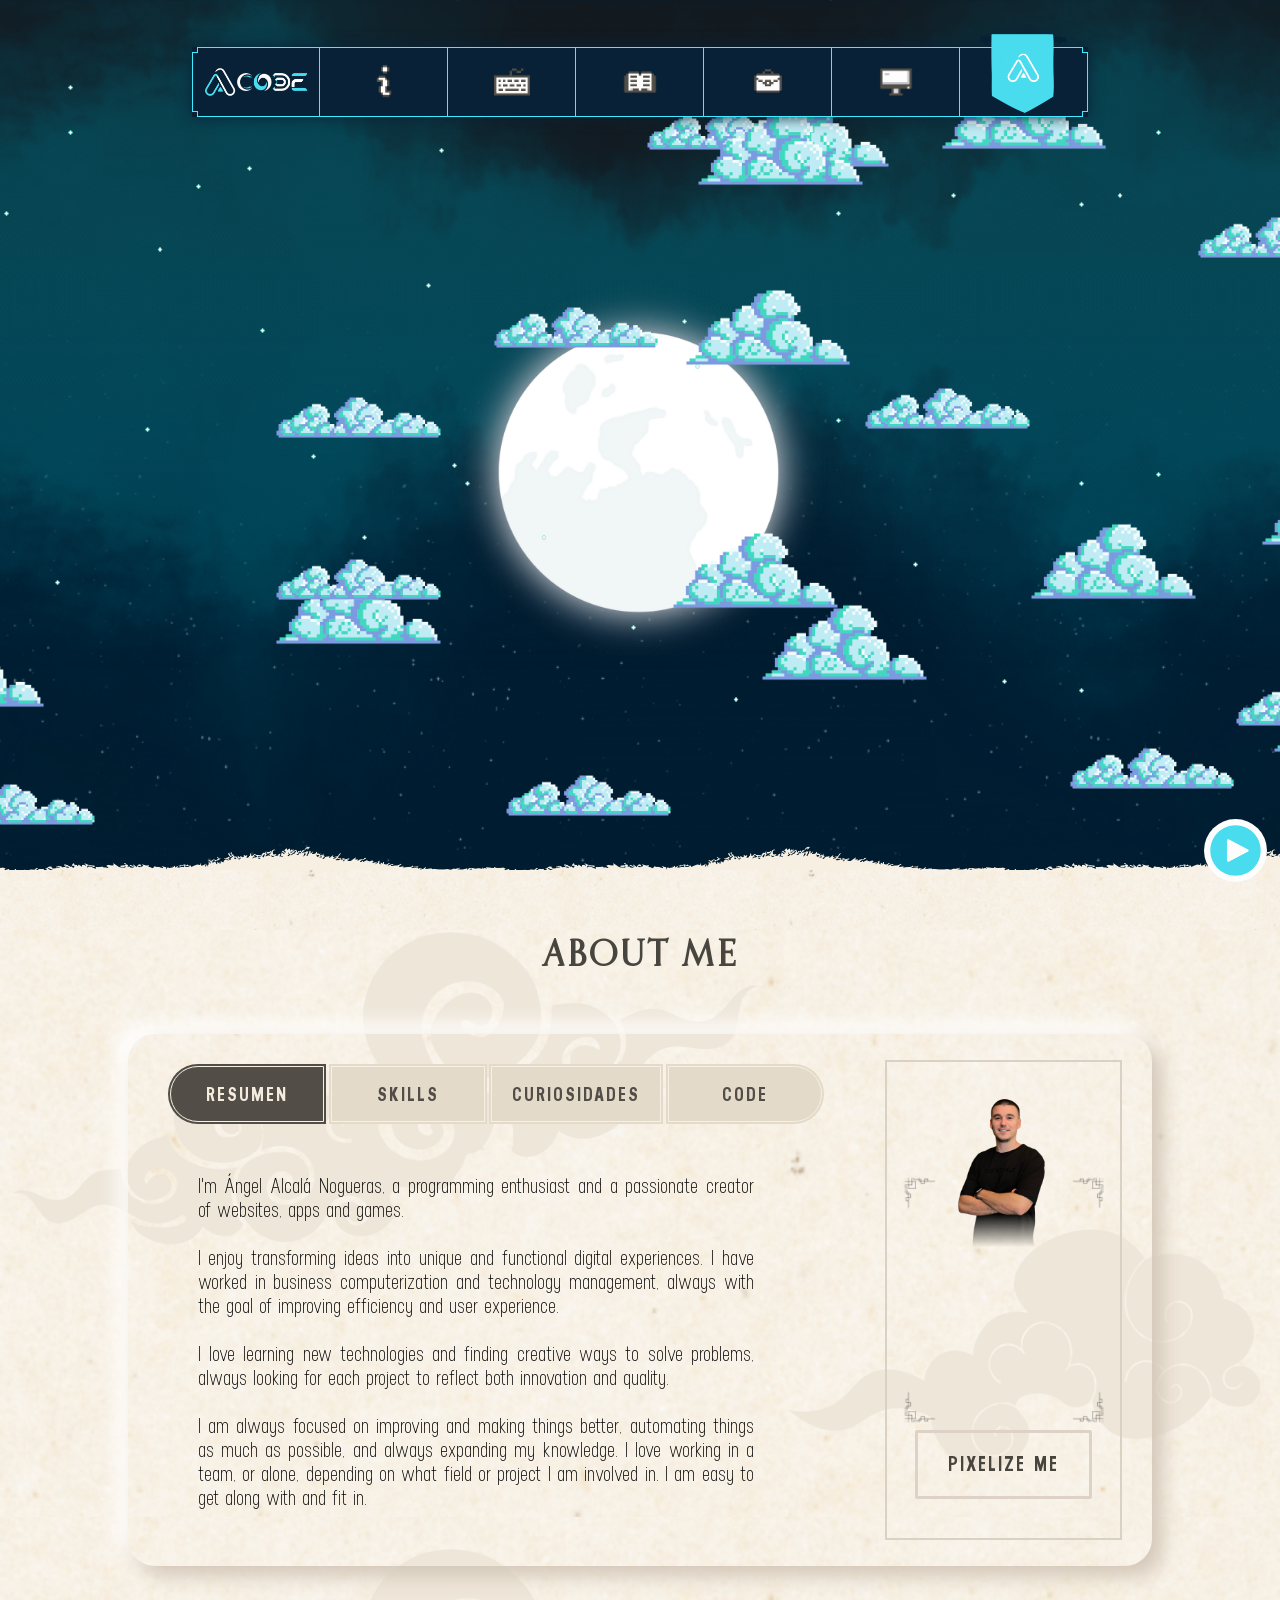
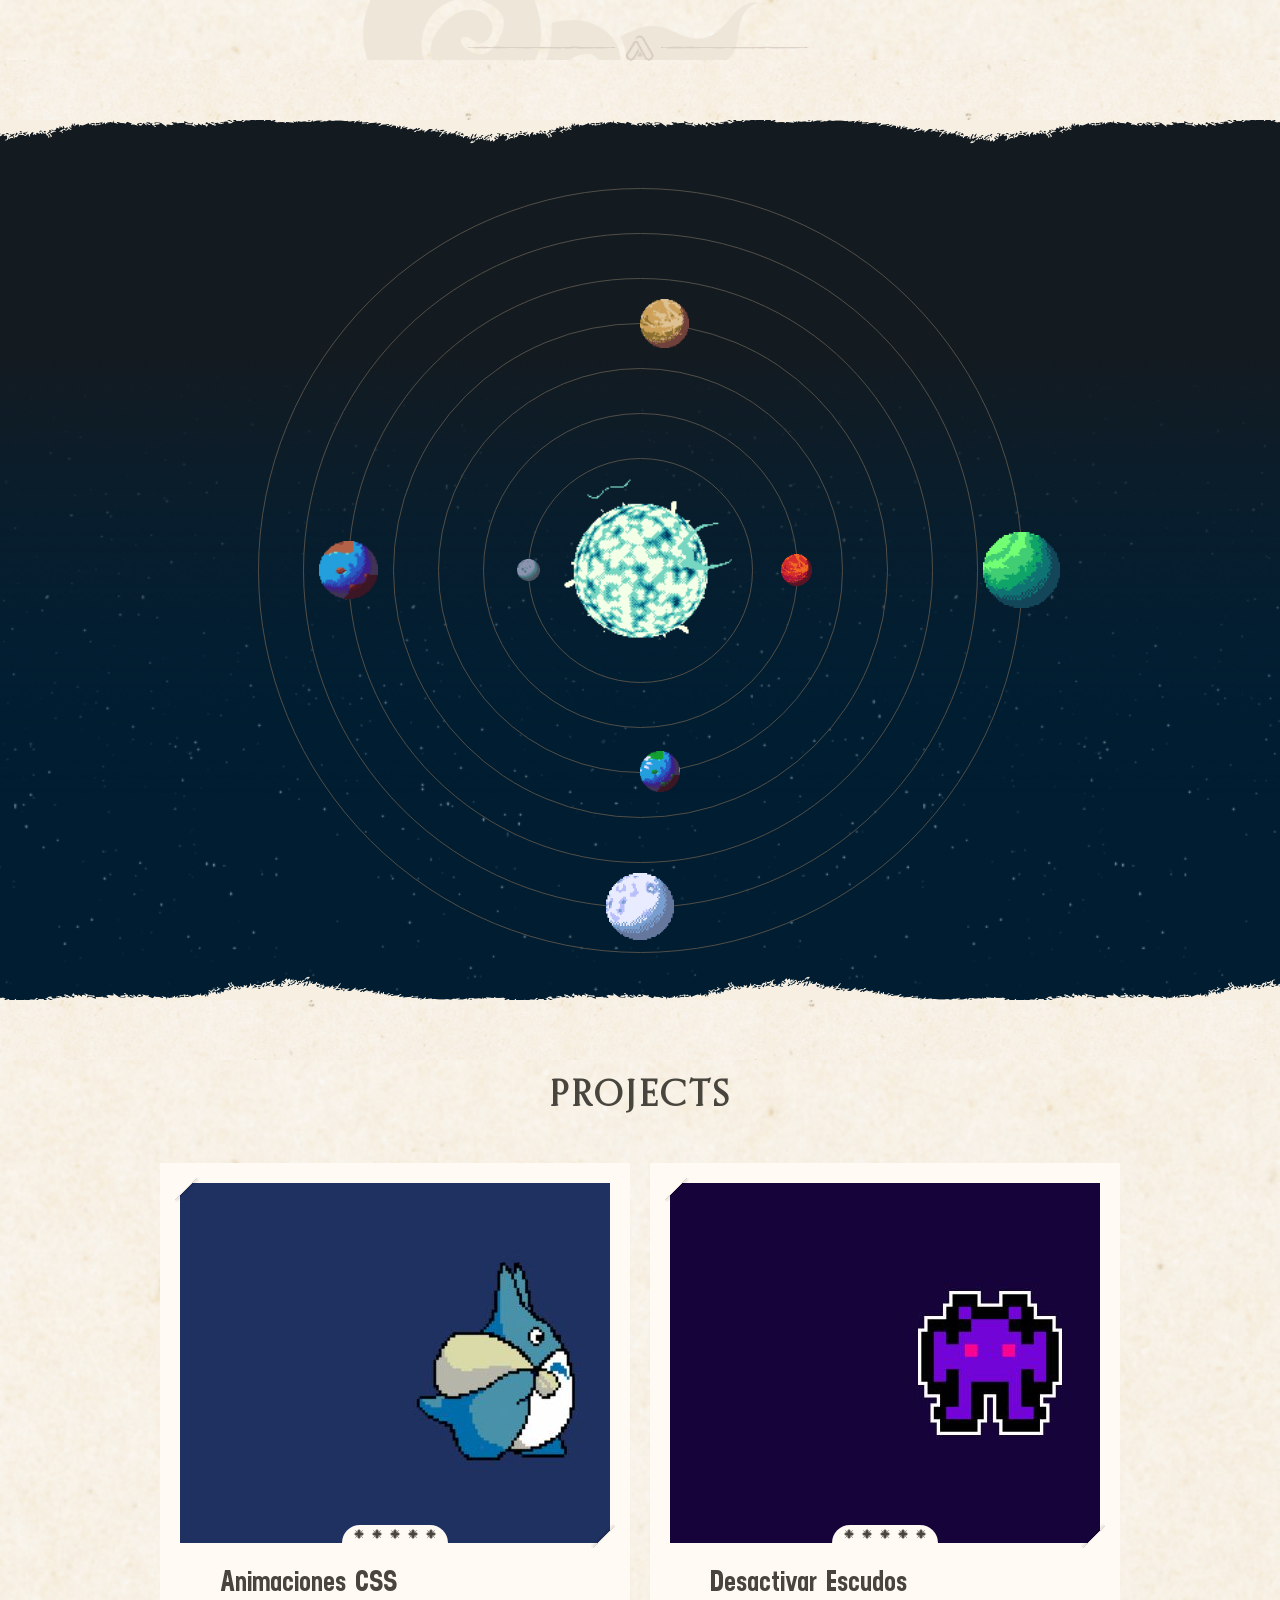
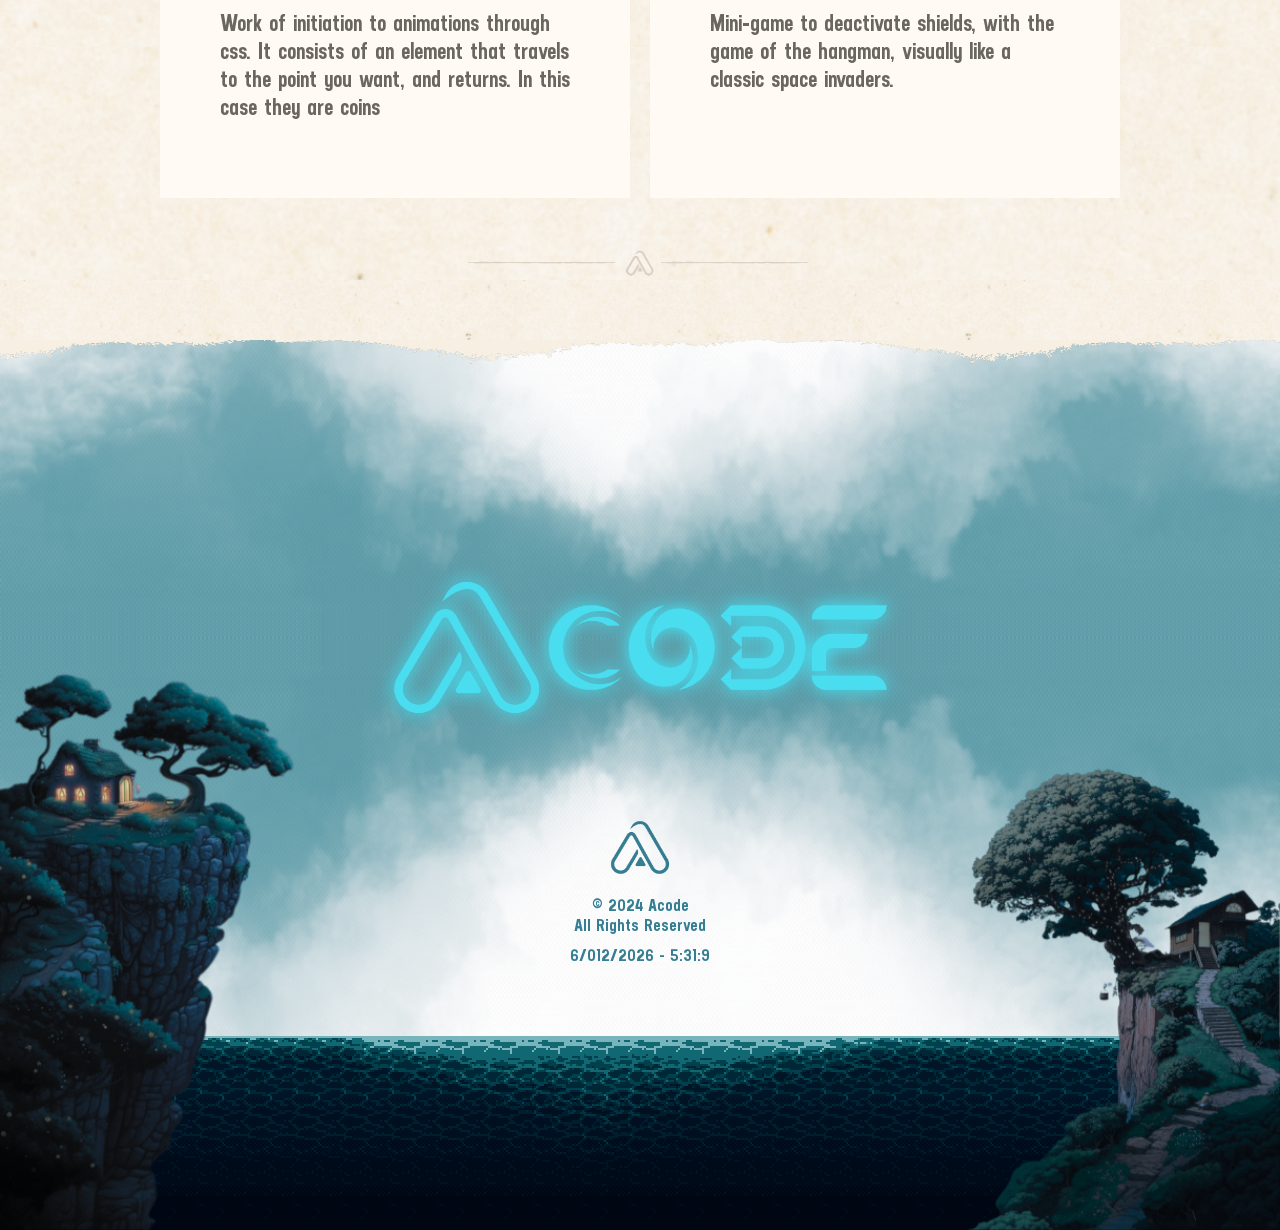
==== commit a66c917b: "c" ====
--- a/index.html
+++ b/index.html
@@ -190,29 +190,29 @@
 
 
         <div class="sun">
-            <img id="sol" src="img/sol5.gif">
+            <img id="sol" src="img/sol5.webp">
             <div class="planet moon">
-                <img id="moon" src="img/planets/LUNA.gif">
+                <img id="moon" src="img/planets/LUNA.webp">
             </div>
 
             <div class="planet desert2">
-                <img id="desert2" src="img/planets/DESERT-2.gif">
+                <img id="desert2" src="img/planets/DESERT-2.webp">
             </div>
 
             <div class="planet earth">
-                <img id="earth" src="img/planets/TERRA-CLOUDS-1.gif">
+                <img id="earth" src="img/planets/TERRA-CLOUDS-1.webp">
             </div>
             <div class="planet desert">
-                <img id="desert" src="img/planets/DESERT-1.gif">
+                <img id="desert" src="img/planets/DESERT-1.webp">
             </div>
             <div class="planet terra">
-                <img id="terra" src="img/planets/TERRA-2.gif">
+                <img id="terra" src="img/planets/TERRA-2.webp">
             </div>
             <div class="planet ice">
-                <img id="ice" src="img/planets/ICE.gif">
+                <img id="ice" src="img/planets/ICE.webp">
             </div>
             <div class="planet gas3">
-                <img id="gas3" src="img/planets/GAS-3.gif">
+                <img id="gas3" src="img/planets/GAS-3.webp">
             </div>
         </div>
     </div>
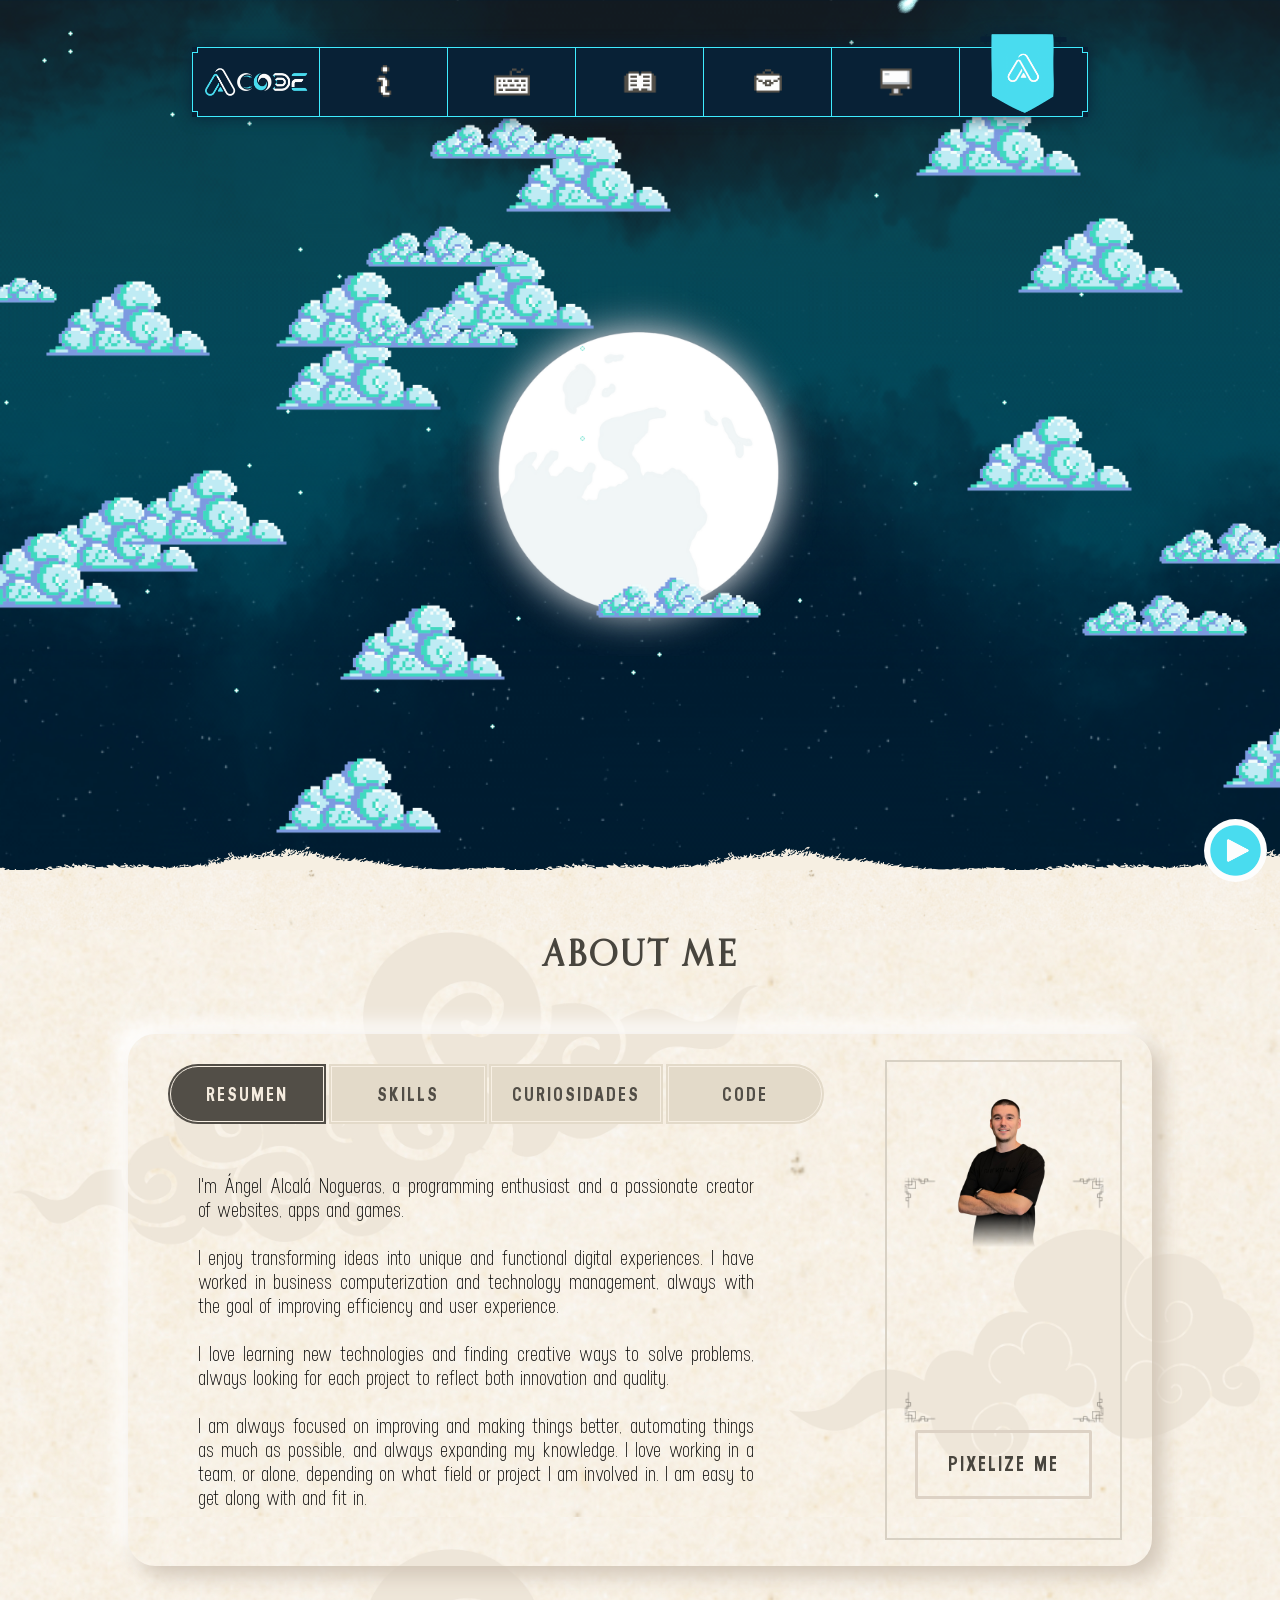
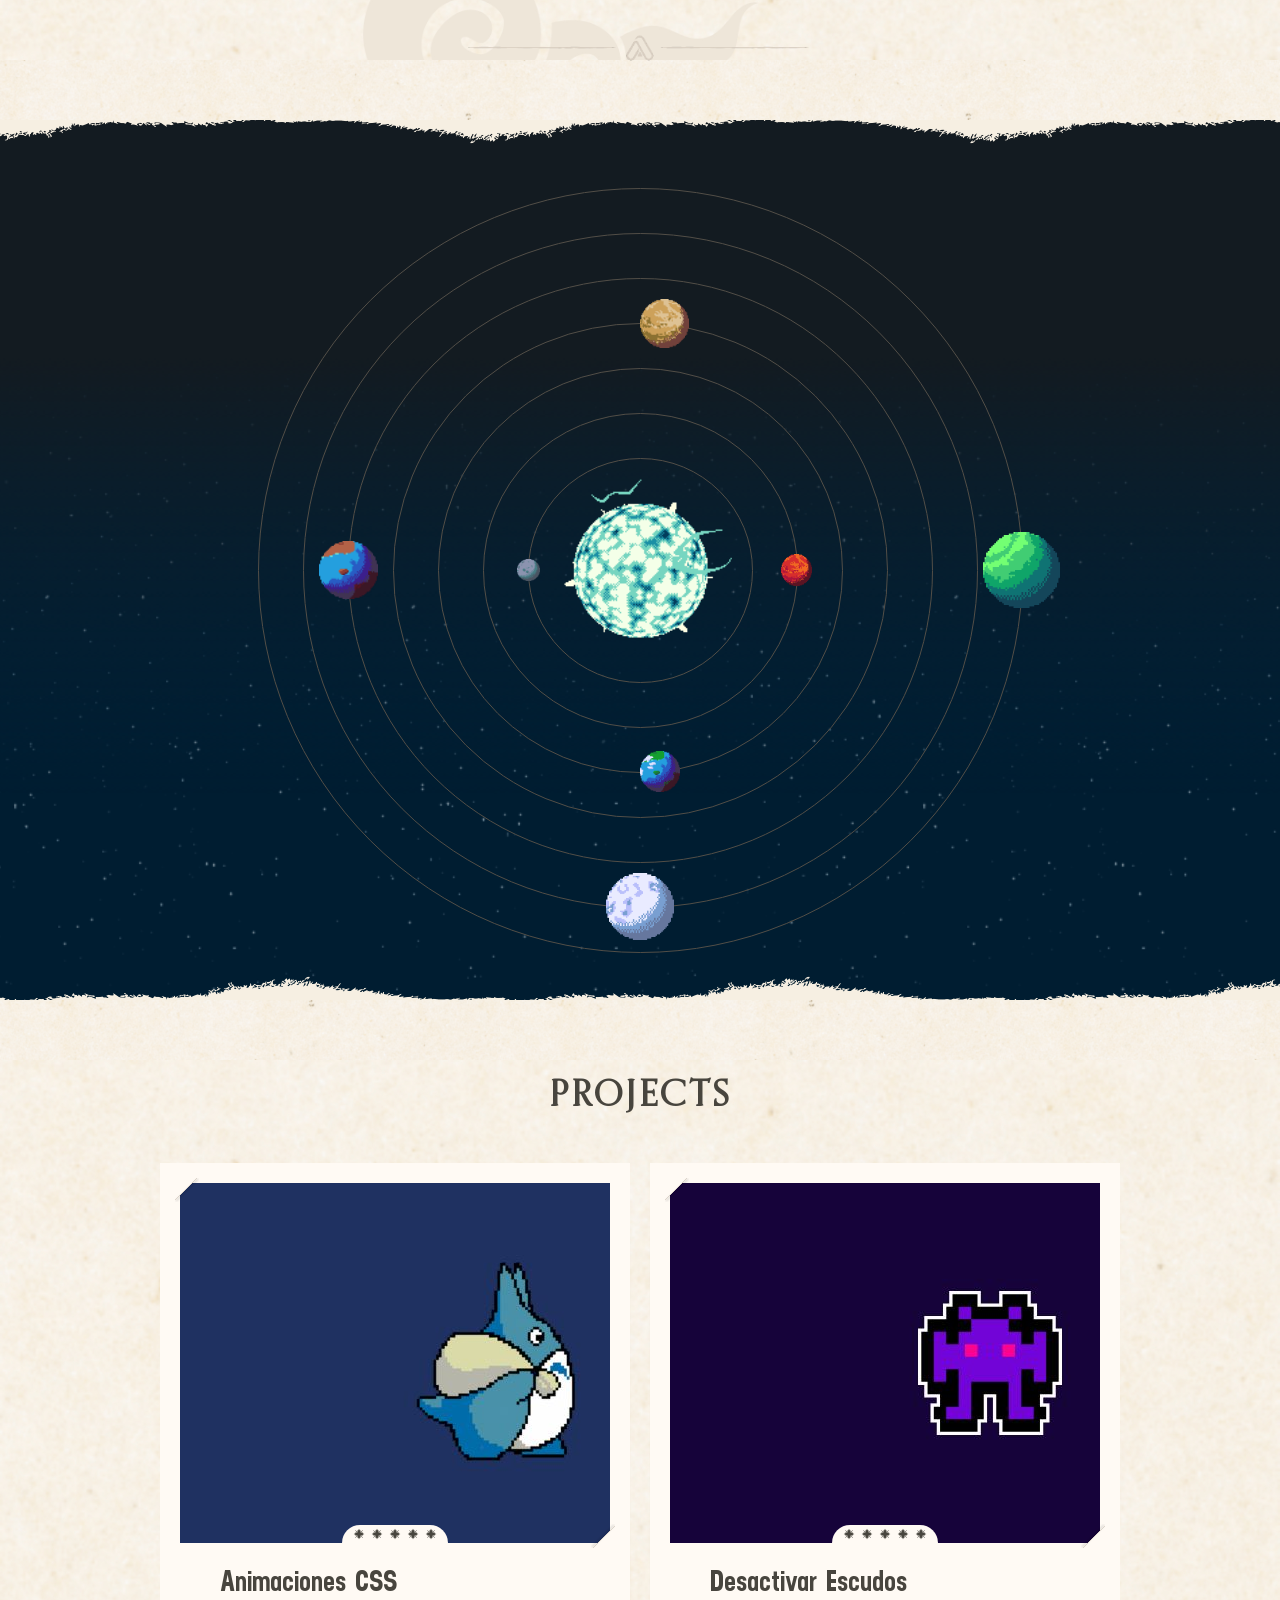
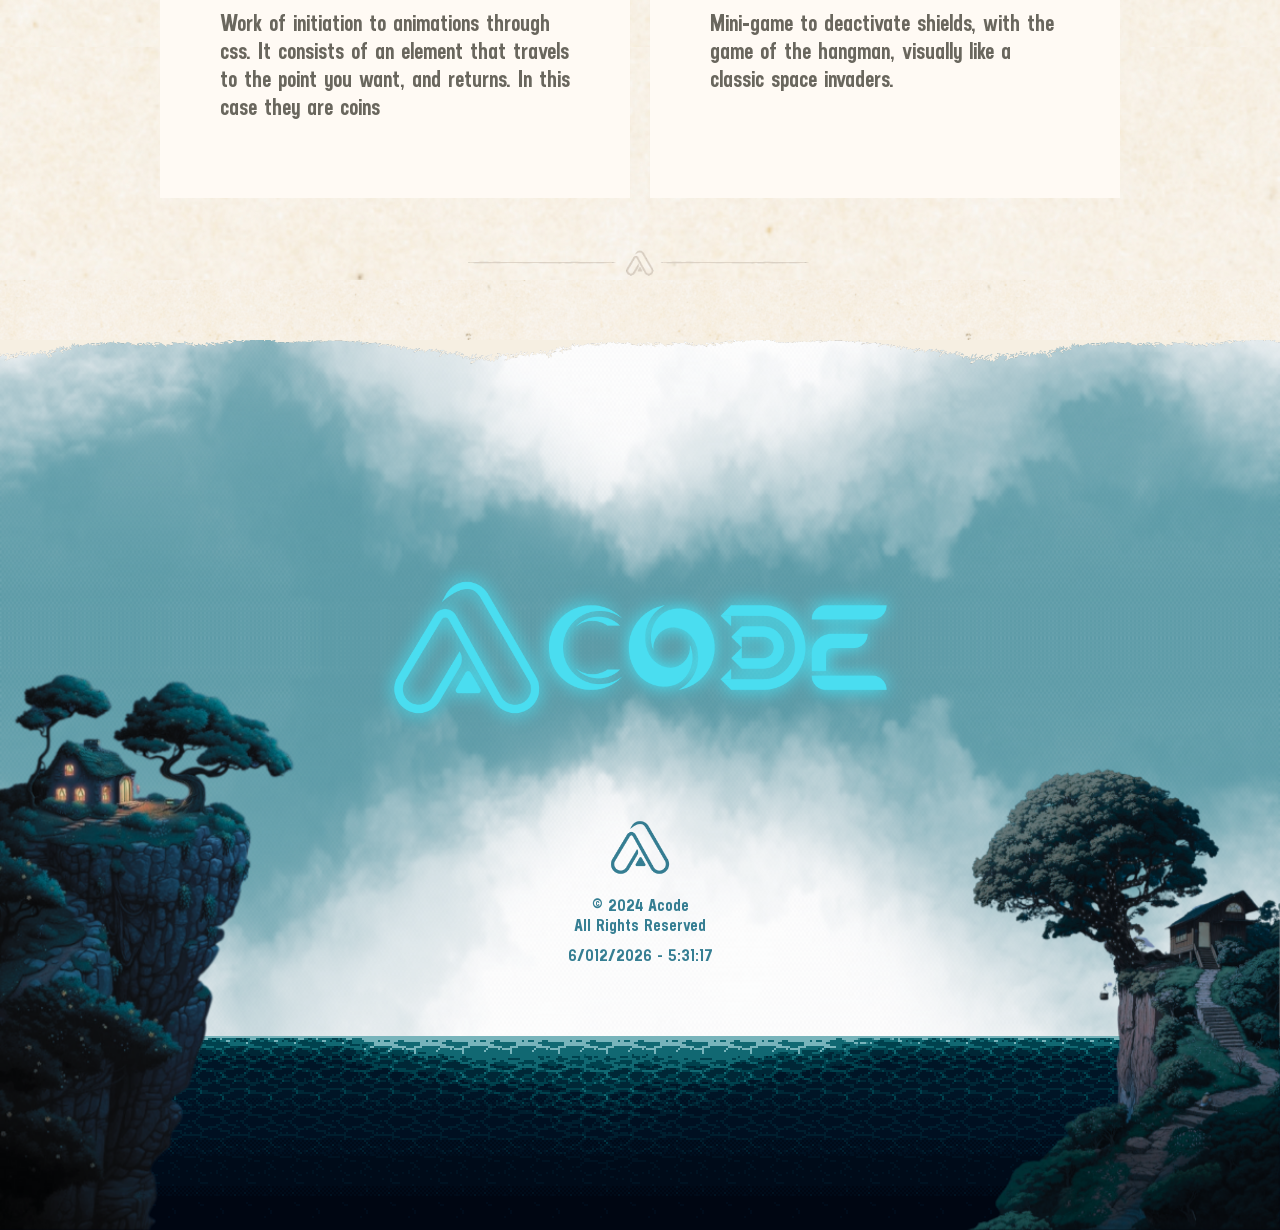
==== commit 01a265bd: "c" ====
--- a/index.html
+++ b/index.html
@@ -7,8 +7,8 @@
     <link rel="stylesheet" href="styles.css">
     <link rel="stylesheet" href="mobile.css">
     <link rel="stylesheet" href="fonts/fonts.css">
-    <link rel="shortcut icon" href="img/favicon.jpg" type="image/x-icon">
-	<link rel="icon" href="img/favicon.jpg" type="image/x-icon">
+    <link rel="shortcut icon" href="img/logos/favicon.jpg" type="image/x-icon">
+	<link rel="icon" href="img/logos/favicon.jpg" type="image/x-icon">
 </head>
 <body>
    
@@ -18,46 +18,46 @@
     <div class="estrellas"></div>
     <div class="cometas"></div>
     <div class="logoEstandarteMovil">
-        <img onclick="window.scrollTo(0,0)" src="img/logo-completo.webp">
-        <img class="estandarte" onmouseenter="subirEstandarteMovil()" onmouseout="bajarEstandarteMovil()" src="img/estandarte.webp">
+        <img onclick="window.scrollTo(0,0)" src="img/logos/logo-completo.webp">
+        <img class="estandarte" onmouseenter="subirEstandarteMovil()" onmouseout="bajarEstandarteMovil()" src="img/logos/estandarte.webp">
     </div>
     <nav class="navBar">
             <div>
-                <a href="#"><img src="img/logo-completo.webp"></a>
+                <a href="#"><img src="img/logos/logo-completo.webp"></a>
             </div>
 
             <div>
                 <a href="#info">
-                    <img style="width: 4vh; cursor: pointer;z-index: 3;position: relative;" src="img/Info-export.webp">
+                    <img style="width: 4vh; cursor: pointer;z-index: 3;position: relative;" src="img/menu/Info-export.webp">
                 </a>
             </div>
 
             <div>
                 <a href="#code">
-                    <img style="width: 4vh; cursor: pointer;z-index: 3;position: relative;" src="img/Keyboard-export.webp">
+                    <img style="width: 4vh; cursor: pointer;z-index: 3;position: relative;" src="img/menu/Keyboard-export.webp">
                 </a>
             </div>
 
             <div>
                 <a>
-                    <img style="width: 4vh; cursor: pointer;z-index: 3;position: relative;" src="img/Book-export.webp">
+                    <img style="width: 4vh; cursor: pointer;z-index: 3;position: relative;" src="img/menu/Book-export.webp">
                 </a>
             </div>
 
             <div>
                 <a>
-                    <img style="width: 4vh; cursor: pointer;z-index: 3;position: relative;" src="img/Briefcase-export.webp">
+                    <img style="width: 4vh; cursor: pointer;z-index: 3;position: relative;" src="img/menu/Briefcase-export.webp">
                     
                 </a>
             </div>
 
             <div>
                 <a href="#projects">
-                    <img style="width: 4vh; cursor: pointer;z-index: 3;position: relative;" src="img/Monitor-export.webp">
-                </a>
-            </div>
-            <div>
-                <img id="estandarte" onmouseenter="subirEstandarte()" onmouseout="bajarEstandarte()" src="img/estandarte.webp">
+                    <img style="width: 4vh; cursor: pointer;z-index: 3;position: relative;" src="img/menu/Monitor-export.webp">
+                </a>
+            </div>
+            <div>
+                <img id="estandarte" onmouseenter="subirEstandarte()" onmouseout="bajarEstandarte()" src="img/logos/estandarte.webp">
                 <svg style="height: 4vh; color: var(--white)" id="linkedin" class="noOpacidad"  xmlns="http://www.w3.org/2000/svg"  viewBox="0 0 24 24"  fill="none"  stroke="currentColor"  stroke-width="2"  stroke-linecap="round"  stroke-linejoin="round"  class="icon icon-tabler icons-tabler-outline icon-tabler-brand-linkedin"><path stroke="none" d="M0 0h24v24H0z" fill="none"/><path d="M4 4m0 2a2 2 0 0 1 2 -2h12a2 2 0 0 1 2 2v12a2 2 0 0 1 -2 2h-12a2 2 0 0 1 -2 -2z" /><path d="M8 11l0 5" /><path d="M8 8l0 .01" /><path d="M12 16l0 -5" /><path d="M16 16v-3a2 2 0 0 0 -4 0" /></svg>
             </div>
     </nav>
@@ -190,7 +190,7 @@
 
 
         <div class="sun">
-            <img id="sol" src="img/sol5.webp">
+            <img id="sol" src="img/planets/sol5.webp">
             <div class="planet moon">
                 <img id="moon" src="img/planets/LUNA.webp">
             </div>
@@ -255,14 +255,14 @@
 
 <div class="NubeMov"></div>
      <div id="copyrights">
-        <img id="logo-footer" src="img/logo-completo-footer.webp">
-        <img id="favicon-footer" src="img/logo-footer.webp">
+        <img id="logo-footer" src="img/logos/logo-completo-footer.webp">
+        <img id="favicon-footer" src="img/logos/logo-footer.webp">
          © 2024 Acode <br>
          All Rights Reserved
          <div id="time"></div>
         
         </div>
-    <img id="player" onclick="musica()" src="img/play.webp">
+    <img id="player" onclick="musica()" src="img/menu/play.webp">
     <div id="mar">
         <div class="reflejo">
          </div>
--- a/styles.css
+++ b/styles.css
@@ -39,7 +39,7 @@
     width: 100%;
     position: absolute;
     top: 0;
-     background: url(img/bg-pattern-sky-clouds-xs.webp);
+     background: url(img/backgrounds/neblina.webp);
     background-repeat: repeat-x;
     background-size: cover;
     animation: animation2 100s linear infinite;
@@ -63,7 +63,7 @@
     justify-content: center;
     align-items: center;
     height: 100vh;
-    background: url(img/fondo1.webp);
+    background: url(img/backgrounds/fondo1.webp);
     background-repeat: repeat-x;
     background-size: contain;
   }
@@ -229,7 +229,7 @@
     height: 90vh;
     width: 100%;
     position: relative;
-    background: url(img/papiro.jpg);
+    background: url(img/backgrounds/papiro.jpg);
     background-size: contain;
     display: flex;
     justify-content: center;
@@ -245,7 +245,7 @@
     left: 0;
     width: 100%;
     height: 100px;
-    background: url(img/separador.webp);
+    background: url(img/backgrounds/separador.webp);
     background-size: contain;
     z-index: 2;
   }
@@ -257,7 +257,7 @@
     width: 100%;
     height: 100px;
     transform: rotateZ(180deg);
-    background: url(img/separador.webp);
+    background: url(img/backgrounds/separador.webp);
     background-size: contain;
     z-index: 2;
   }
@@ -299,7 +299,7 @@
     height: 90%;
     display: flex;
     justify-content: flex-start;
-    background: url(img/fondomarco.webp);
+    background: url(img/backgrounds/fondomarco.webp);
     background-size: 90%;
     background-repeat: no-repeat;
     background-position: center;
@@ -468,7 +468,7 @@
     padding-bottom: 1rem;
 }
 .tab-content ul{
-    list-style-image: url("img/lista.webp");
+    list-style-image: url("img/menu/lista.webp");
 }
 .tab-content ul li{
   margin-bottom: 15px;
@@ -562,7 +562,7 @@
   display: flex;
   justify-content: center;
   align-items: center;
-  background: url(img/fondo1.webp);
+  background: url(img/backgrounds/fondo1.webp);
   background-repeat: repeat-x;
   background-size: contain;
   padding-bottom: 10px;
@@ -689,7 +689,7 @@
   height: 100vh;
   width: 100%;
   position: relative;
-  background: url(img/papiro-clear.jpg);
+  background: url(img/backgrounds/papiro-clear.jpg);
   background-size: contain;
   display: flex;
   justify-content: center;
@@ -716,7 +716,7 @@
   left: 0;
   width: 100%;
   height: 100px;
-  background: url(img/separador.webp);
+  background: url(img/backgrounds/separador.webp);
   background-size: contain;
   z-index: 2;
 }
@@ -728,7 +728,7 @@
   width: 100%;
   height: 100px;
   transform: rotateZ(180deg);
-  background: url(img/separador.webp);
+  background: url(img/backgrounds/separador.webp);
   background-size: contain;
   z-index: 2;
 }
@@ -859,7 +859,7 @@
   justify-content: center;
   align-items: center;
   flex-direction: column;
-  background: url(img/fondo1.webp);
+  background: url(img/backgrounds/fondo1.webp);
   background-attachment: fixed;
   background-repeat: repeat-x;
   background-size: contain;
@@ -899,7 +899,7 @@
 }
 
 #mar{
-  background: url(img/mar3.webp);
+  background: url(img/backgrounds/mar.webp);
   background-repeat: repeat-x;
   position: absolute;
   bottom: 0;
@@ -923,7 +923,7 @@
     bottom: 0;
     content: "";
     height: 194px;
-    background-image: url(img/water-center.webp);
+    background-image: url(img/backgrounds/water-center.webp);
     left: 0;
     position: absolute;
     right: 0;
--- a/mobile.css
+++ b/mobile.css
@@ -24,7 +24,7 @@
     width: 100%;
     position: absolute;
     top: 0;
-     background: url(img/bg-pattern-sky-clouds-xs.webp);
+     background: url(img/backgrounds/neblina.webp);
     background-repeat: repeat-x;
     background-size: cover;
     animation: animation2 100s linear infinite;
@@ -47,7 +47,7 @@
     justify-content: center;
     align-items: center;
     height: 100vh;
-    background: url(img/fondo1.webp);
+    background: url(img/backgrounds/fondo1.webp);
     background-repeat: repeat-x;
     background-size: cover;
   }
@@ -231,7 +231,7 @@
     height: 140vh;
     width: 100%;
     position: relative;
-    background: url(img/papiro.jpg);
+    background: url(img/backgrounds/papiro.jpg);
     background-size: contain;
     display: flex;
     justify-content: center;
@@ -247,7 +247,7 @@
     left: 0;
     width: 100%;
     height: 100px;
-    background: url(img/separador.webp);
+    background: url(img/backgrounds/separador.webp);
     background-size: contain;
     z-index: 2;
   }
@@ -259,7 +259,7 @@
     width: 100%;
     height: 100px;
     transform: rotateZ(180deg);
-    background: url(img/separador.webp);
+    background: url(img/backgrounds/separador.webp);
     background-size: contain;
   }
   .fin-seccion{
@@ -314,7 +314,7 @@
     justify-content: flex-start;
     align-items: center;
     flex-direction: column;
-    background: url(img/fondomarco.webp);
+    background: url(img/backgrounds/fondomarco.webp);
     background-size: 100%;
     background-position: center;
     background-repeat: no-repeat;
@@ -478,7 +478,7 @@
     padding-bottom: 1rem;
 }
 .tab-content ul{
-  list-style-image: url("img/lista.webp");
+  list-style-image: url("img/menu/lista.webp");
 }
 .tab-content ul li{
 margin-bottom: 15px;
@@ -569,7 +569,7 @@
   display: flex;
   justify-content: center;
   align-items: center;
-  background: url(img/fondo1.webp);
+  background: url(img/backgrounds/fondo1.webp);
   background-repeat: repeat-x;
   background-size: cover;
   padding-bottom: 10px;
@@ -698,7 +698,7 @@
   height: 100vh;
   width: 100%;
   position: relative;
-  background: url(img/papiro-clear.jpg);
+  background: url(img/backgrounds/papiro-clear.jpg);
   background-size: contain;
   display: flex;
   justify-content: center;
@@ -725,7 +725,7 @@
   left: 0;
   width: 100%;
   height: 100px;
-  background: url(img/separador.webp);
+  background: url(img/backgrounds/separador.webp);
   background-size: contain;
   z-index: 2;
 }
@@ -737,7 +737,7 @@
   width: 100%;
   height: 100px;
   transform: rotateZ(180deg);
-  background: url(img/separador.webp);
+  background: url(img/backgrounds/separador.webp);
   background-size: contain;
 }
 .projects-table{
@@ -856,7 +856,7 @@
   justify-content: center;
   align-items: center;
   flex-direction: column;
-  background: url(img/fondo1.webp);
+  background: url(img/backgrounds/fondo1.webp);
   background-repeat: repeat-x;
   background-size: cover;
 }
@@ -897,7 +897,7 @@
 
 
 #mar{
-  background: url(img/mar3.webp);
+  background: url(img/backgrounds/mar.webp);
   background-repeat: repeat-x;
   position: absolute;
   bottom: 0;
@@ -921,7 +921,7 @@
     bottom: 0;
     content: "";
     height: 194px;
-    background-image: url(img/water-center.webp);
+    background-image: url(img/backgrounds/water-center.webp);
     left: 0;
     position: absolute;
     right: 0;
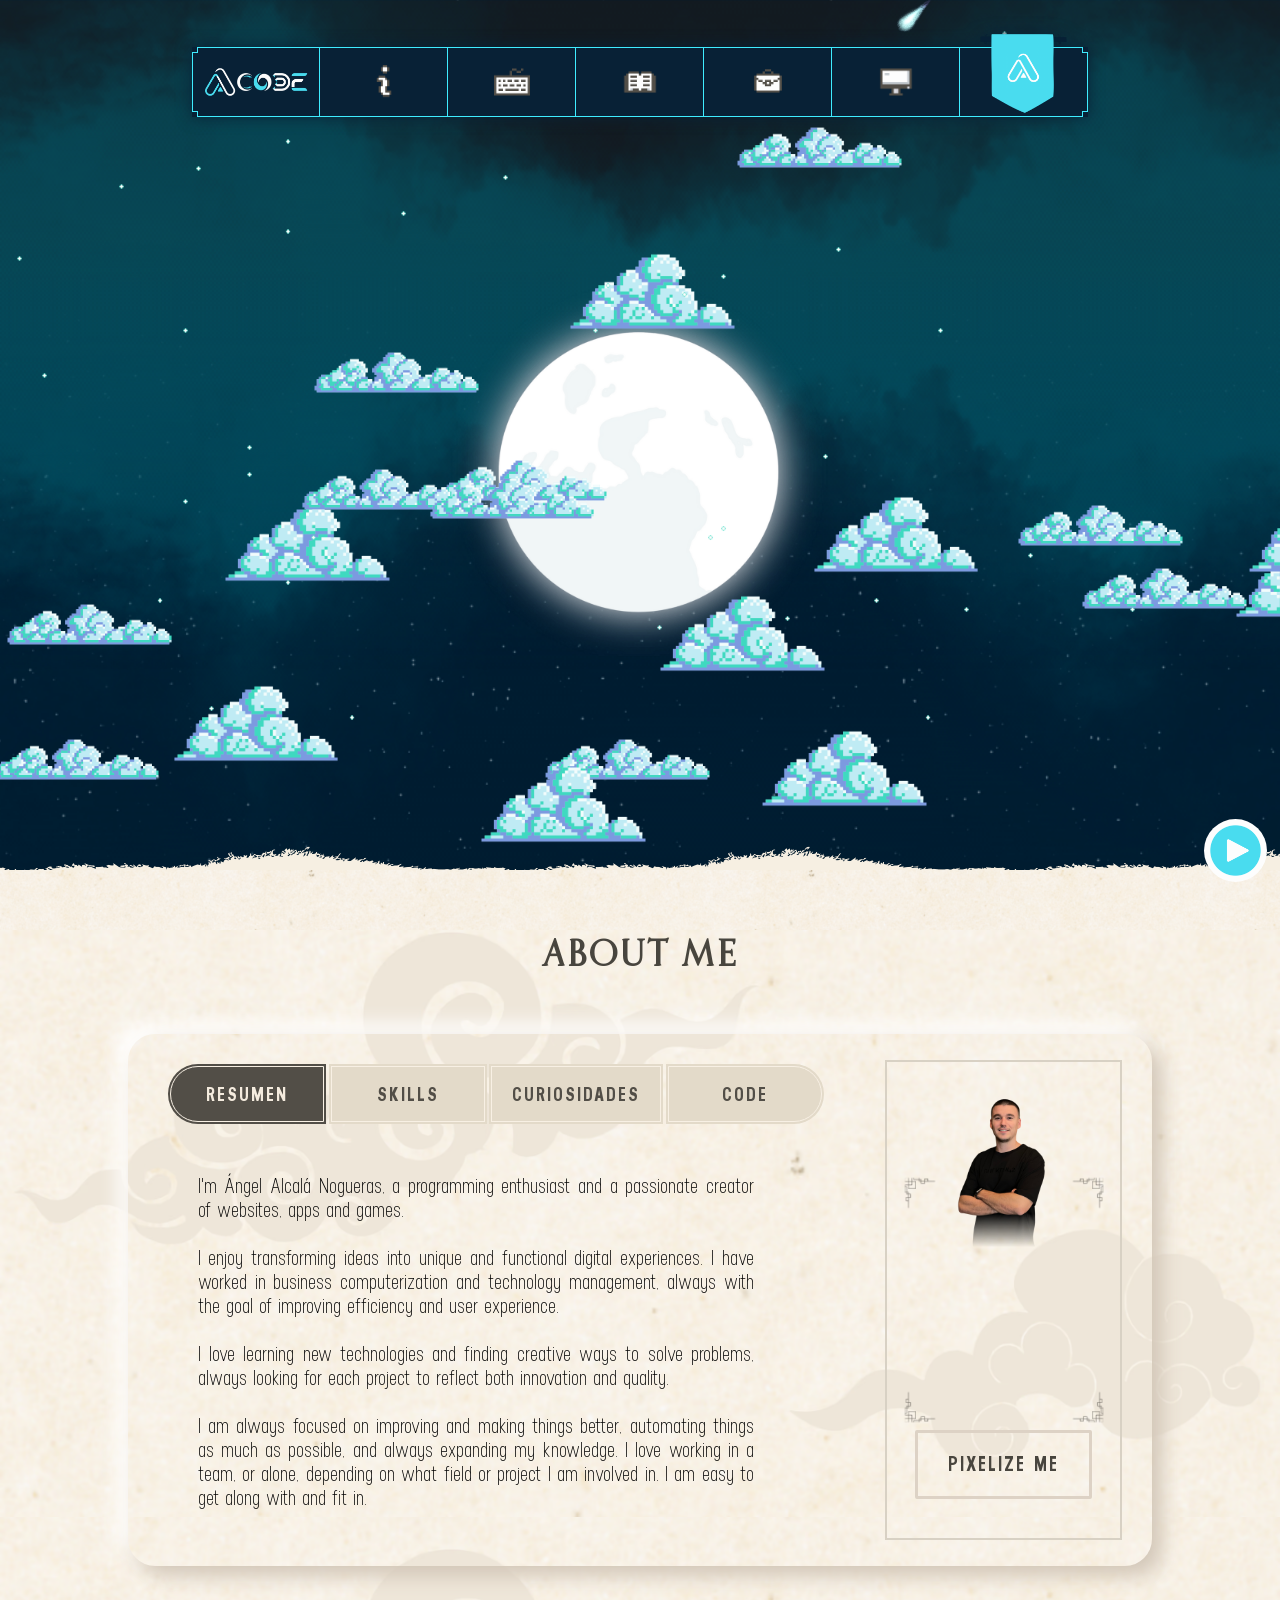
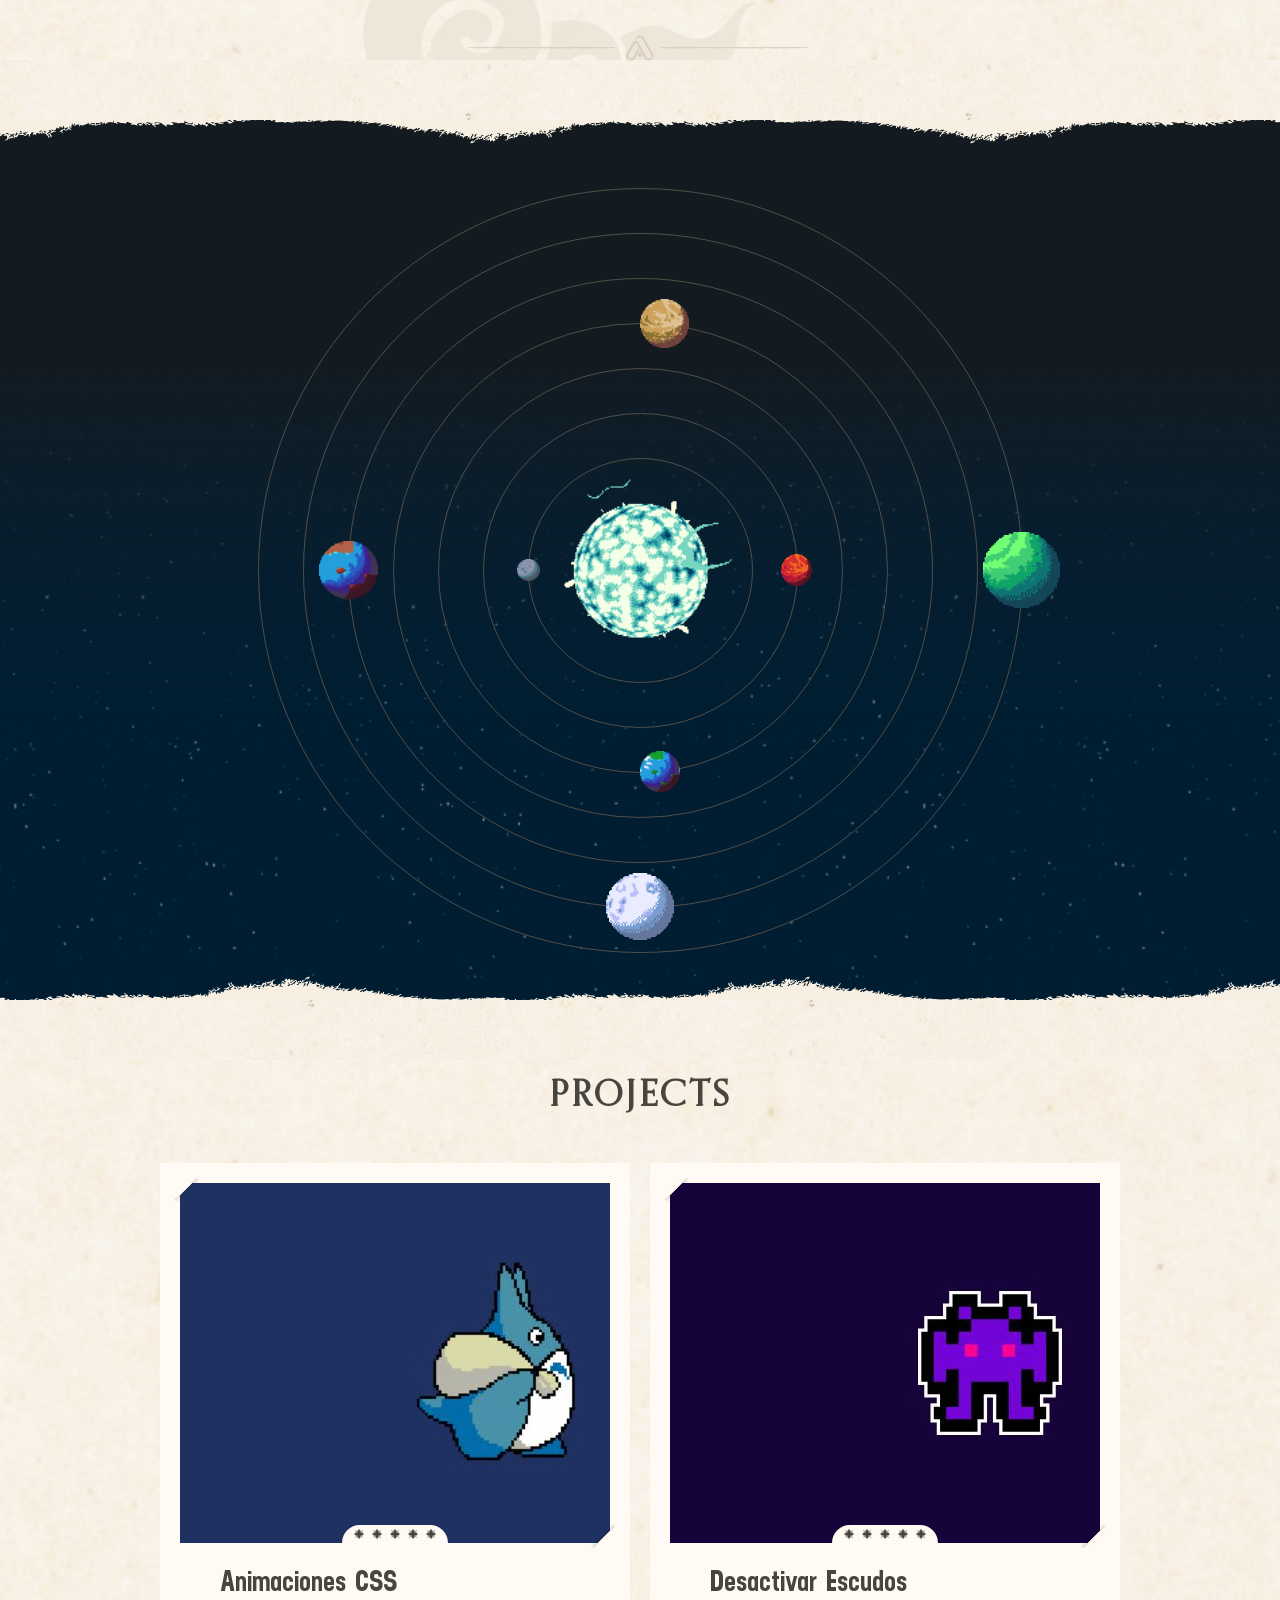
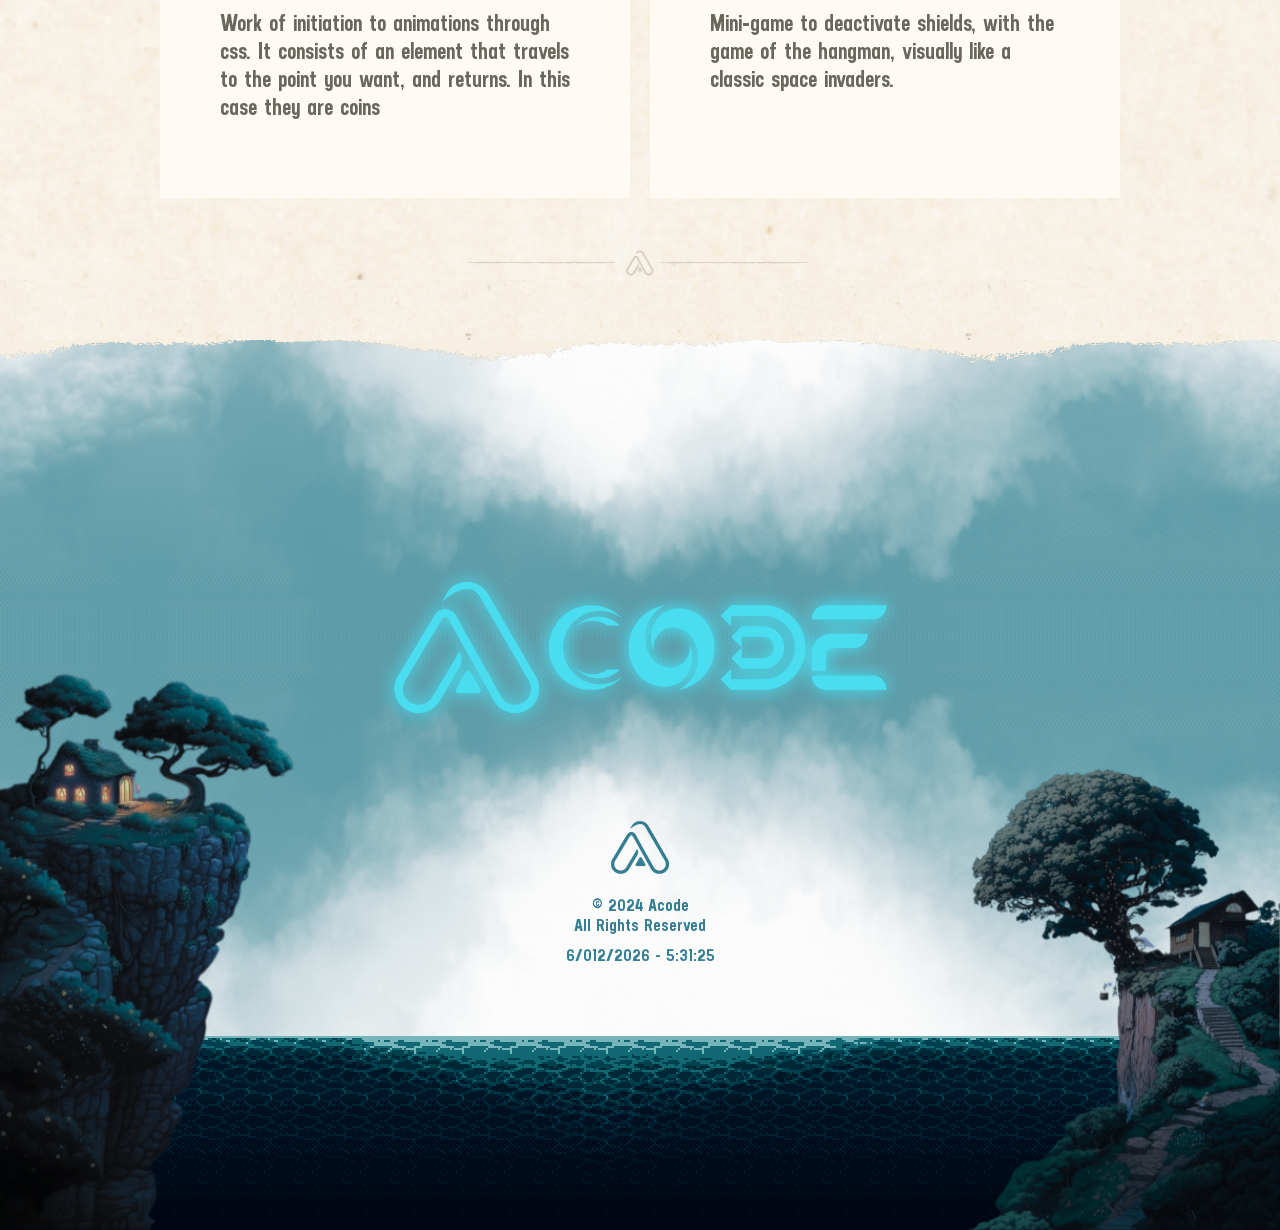
==== commit 94636e39: "c" ====
--- a/index.html
+++ b/index.html
@@ -250,8 +250,8 @@
     <!-- <video autoplay playsinline muted loop preload="auto" class="paisaje">
         <source src="video/img-footer-left-edge.webm">
     </video>  -->
-    <img src="img/acantilado4.png" class="paisaje3">
-    <img src="img/acantilado5.png" class="paisaje2">
+    <img src="img/img-footer-left.webp" class="paisaje3">
+    <img src="img/img-footer-right.webp" class="paisaje2">
 
 <div class="NubeMov"></div>
      <div id="copyrights">
--- a/styles.css
+++ b/styles.css
@@ -229,7 +229,7 @@
     height: 90vh;
     width: 100%;
     position: relative;
-    background: url(img/backgrounds/papiro.jpg);
+    background: url(img/backgrounds/papiro.avif);
     background-size: contain;
     display: flex;
     justify-content: center;
@@ -689,7 +689,7 @@
   height: 100vh;
   width: 100%;
   position: relative;
-  background: url(img/backgrounds/papiro-clear.jpg);
+  background: url(img/backgrounds/papiro-clear.avif);
   background-size: contain;
   display: flex;
   justify-content: center;
@@ -779,7 +779,7 @@
   height: 24px;
   top: -5px;
   left: -5px;
-  background: url(img/esquinita.svg);
+  background: url(img/projects/esquinita.svg);
   background-size: contain;
 }
 .cardImage::after{
@@ -789,7 +789,7 @@
   height: 24px;
   bottom:-5px;
   right: -5px;
-  background: url(img/esquinita.svg);
+  background: url(img/projects/esquinita.svg);
   background-size: contain;
   transform: rotateZ(180deg);
 }
--- a/mobile.css
+++ b/mobile.css
@@ -231,7 +231,7 @@
     height: 140vh;
     width: 100%;
     position: relative;
-    background: url(img/backgrounds/papiro.jpg);
+    background: url(img/backgrounds/papiro.avif);
     background-size: contain;
     display: flex;
     justify-content: center;
@@ -698,7 +698,7 @@
   height: 100vh;
   width: 100%;
   position: relative;
-  background: url(img/backgrounds/papiro-clear.jpg);
+  background: url(img/backgrounds/papiro-clear.avif);
   background-size: contain;
   display: flex;
   justify-content: center;
@@ -789,7 +789,7 @@
   height: 24px;
   top: -5px;
   left: -5px;
-  background: url(img/esquinita.svg);
+  background: url(img/projects/esquinita.svg);
   background-size: contain;
 }
 .cardImage::after{
@@ -799,7 +799,7 @@
   height: 24px;
   bottom:-5px;
   right: -5px;
-  background: url(img/esquinita.svg);
+  background: url(img/projects/esquinita.svg);
   background-size: contain;
   transform: rotateZ(180deg);
 }
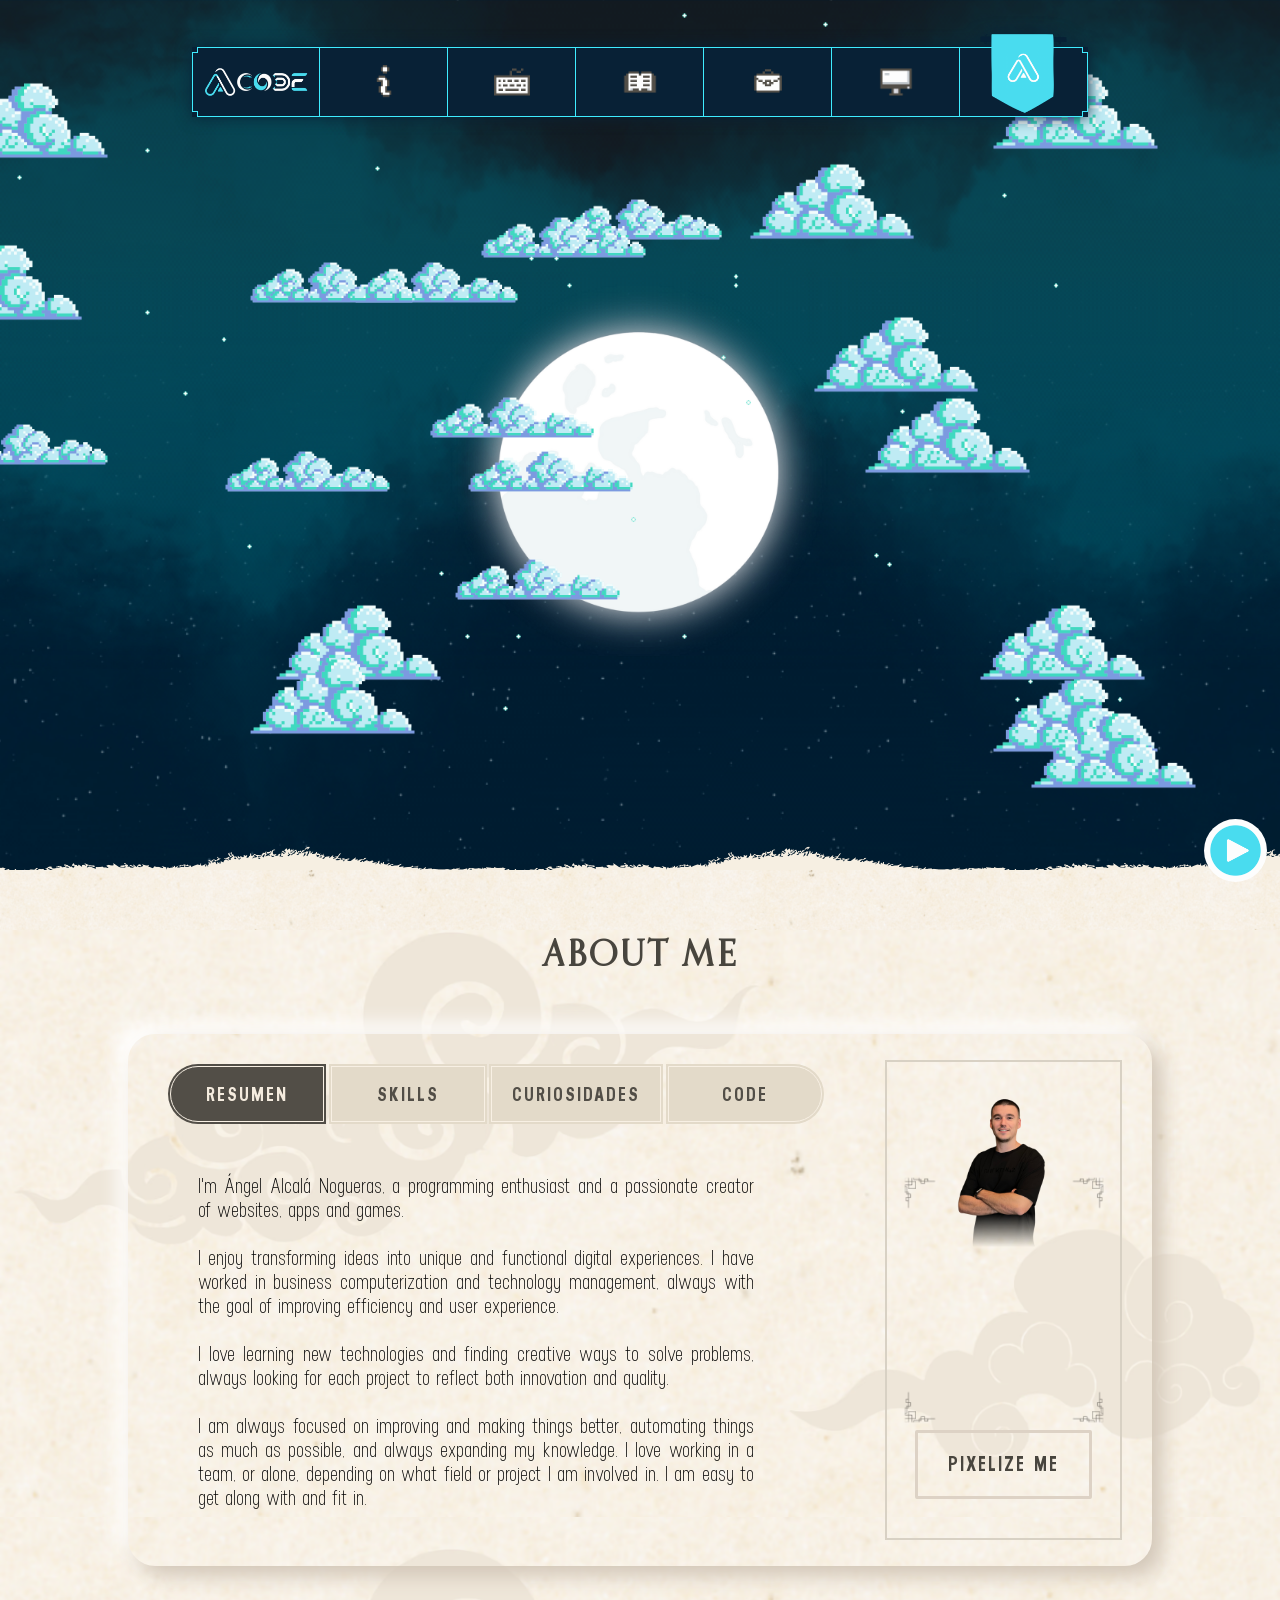
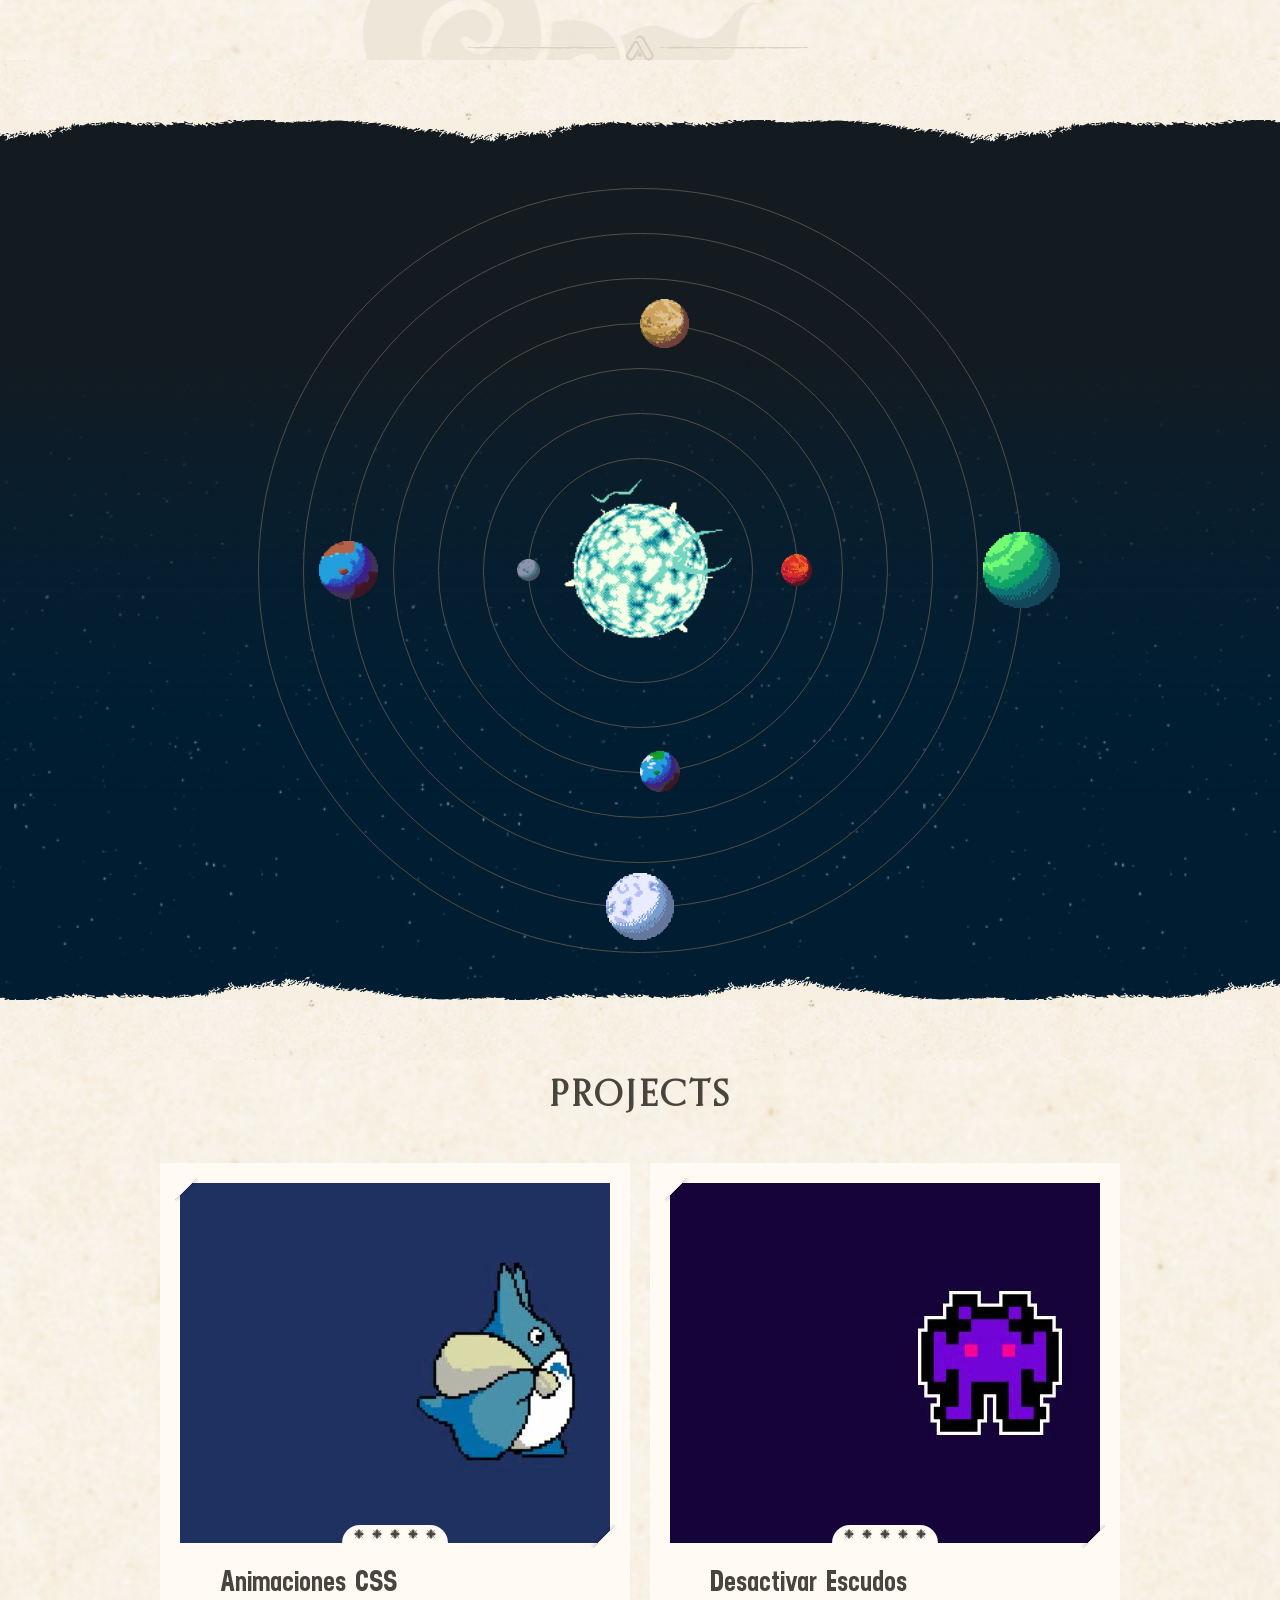
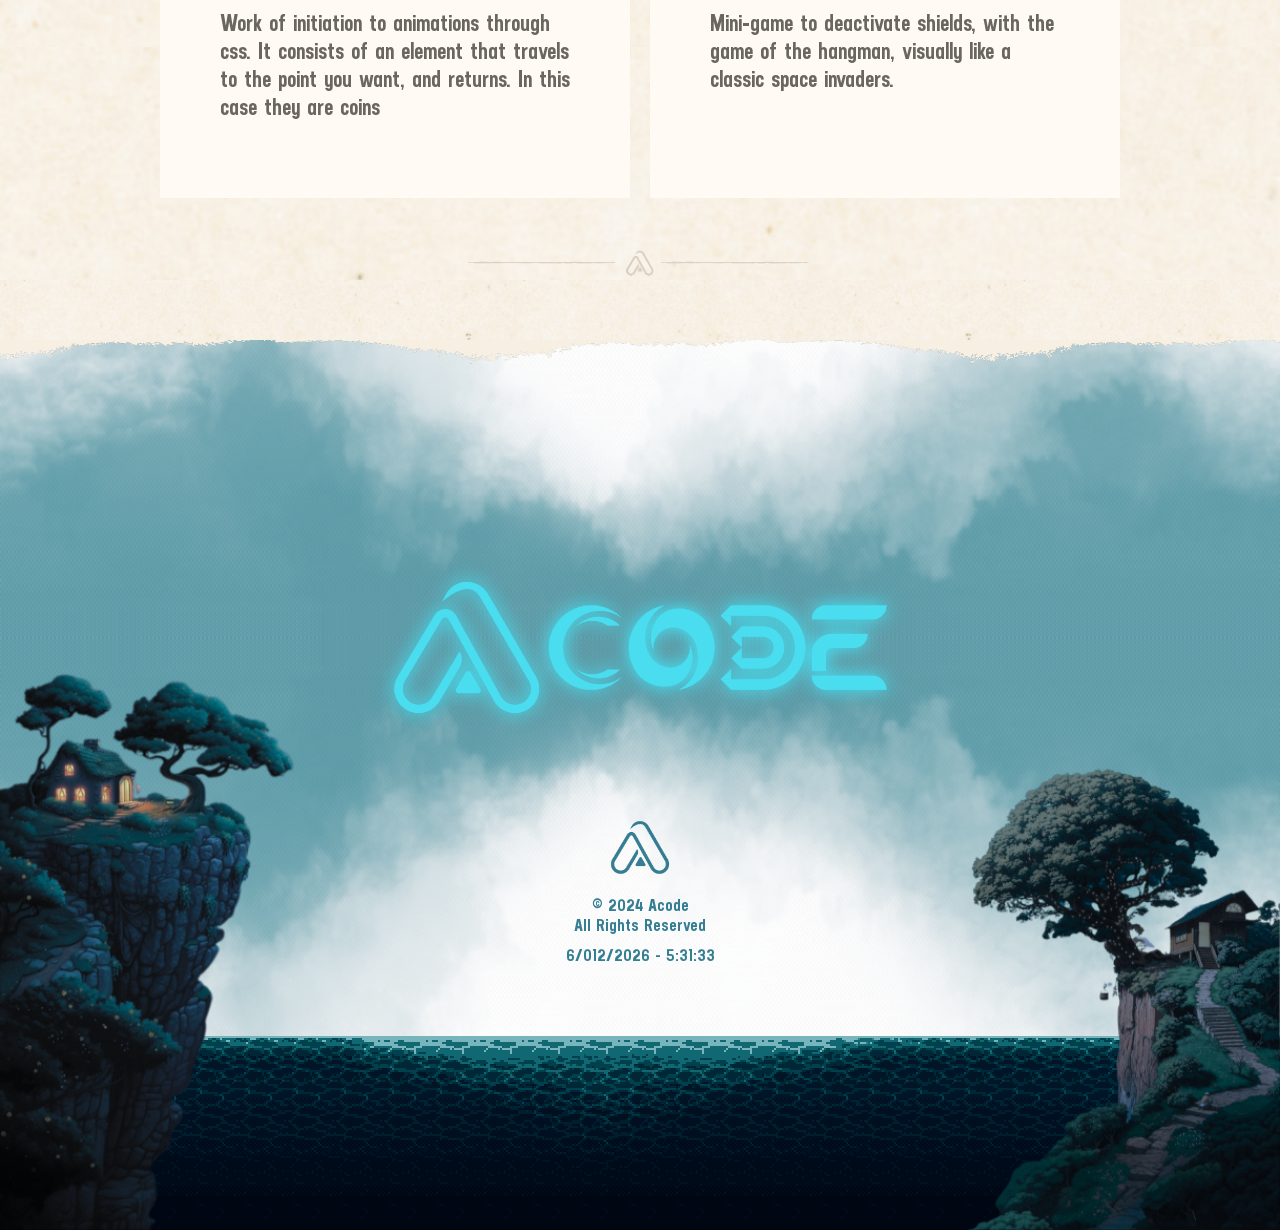
==== commit b4dd75fd: "Update index.html" ====
--- a/index.html
+++ b/index.html
@@ -18,51 +18,51 @@
     <div class="estrellas"></div>
     <div class="cometas"></div>
     <div class="logoEstandarteMovil">
-        <img onclick="window.scrollTo(0,0)" src="img/logos/logo-completo.webp">
-        <img class="estandarte" onmouseenter="subirEstandarteMovil()" onmouseout="bajarEstandarteMovil()" src="img/logos/estandarte.webp">
+        <img alt="logo-completo-header-mobile" onclick="window.scrollTo(0,0)" src="img/logos/logo-completo.webp">
+        <img alt="logo-banner-mobile" class="estandarte" onmouseenter="subirEstandarteMovil()" onmouseout="bajarEstandarteMovil()" src="img/logos/estandarte.webp">
     </div>
     <nav class="navBar">
             <div>
-                <a href="#"><img src="img/logos/logo-completo.webp"></a>
+                <a href="#"><img alt="logo-completo-header" src="img/logos/logo-completo.webp"></a>
             </div>
 
             <div>
                 <a href="#info">
-                    <img style="width: 4vh; cursor: pointer;z-index: 3;position: relative;" src="img/menu/Info-export.webp">
+                    <img alt="info-icon" style="width: 4vh; cursor: pointer;z-index: 3;position: relative;" src="img/menu/Info-export.webp">
                 </a>
             </div>
 
             <div>
                 <a href="#code">
-                    <img style="width: 4vh; cursor: pointer;z-index: 3;position: relative;" src="img/menu/Keyboard-export.webp">
+                    <img alt="keyboard-icon" style="width: 4vh; cursor: pointer;z-index: 3;position: relative;" src="img/menu/Keyboard-export.webp">
                 </a>
             </div>
 
             <div>
                 <a>
-                    <img style="width: 4vh; cursor: pointer;z-index: 3;position: relative;" src="img/menu/Book-export.webp">
+                    <img alt="studies-icon" style="width: 4vh; cursor: pointer;z-index: 3;position: relative;" src="img/menu/Book-export.webp">
                 </a>
             </div>
 
             <div>
                 <a>
-                    <img style="width: 4vh; cursor: pointer;z-index: 3;position: relative;" src="img/menu/Briefcase-export.webp">
+                    <img alt="work-icon" style="width: 4vh; cursor: pointer;z-index: 3;position: relative;" src="img/menu/Briefcase-export.webp">
                     
                 </a>
             </div>
 
             <div>
                 <a href="#projects">
-                    <img style="width: 4vh; cursor: pointer;z-index: 3;position: relative;" src="img/menu/Monitor-export.webp">
-                </a>
-            </div>
-            <div>
-                <img id="estandarte" onmouseenter="subirEstandarte()" onmouseout="bajarEstandarte()" src="img/logos/estandarte.webp">
+                    <img alt="projects-icon" style="width: 4vh; cursor: pointer;z-index: 3;position: relative;" src="img/menu/Monitor-export.webp">
+                </a>
+            </div>
+            <div>
+                <img alt="logo-banner" id="estandarte" onmouseenter="subirEstandarte()" onmouseout="bajarEstandarte()" src="img/logos/estandarte.webp">
                 <svg style="height: 4vh; color: var(--white)" id="linkedin" class="noOpacidad"  xmlns="http://www.w3.org/2000/svg"  viewBox="0 0 24 24"  fill="none"  stroke="currentColor"  stroke-width="2"  stroke-linecap="round"  stroke-linejoin="round"  class="icon icon-tabler icons-tabler-outline icon-tabler-brand-linkedin"><path stroke="none" d="M0 0h24v24H0z" fill="none"/><path d="M4 4m0 2a2 2 0 0 1 2 -2h12a2 2 0 0 1 2 2v12a2 2 0 0 1 -2 2h-12a2 2 0 0 1 -2 -2z" /><path d="M8 11l0 5" /><path d="M8 8l0 .01" /><path d="M12 16l0 -5" /><path d="M16 16v-3a2 2 0 0 0 -4 0" /></svg>
             </div>
     </nav>
 
-    <img class="Centro" src="img/world.webp">
+    <img class="Centro" alt="white-moon" src="img/world.webp">
 
  </header>   
    
@@ -167,8 +167,8 @@
         </div>
         <div class="imagenes">
             <div class="imagenesDiv">
-                <img id="yo" class="porEncima" src="img/yo-color.webp">
-                <img id="pixelyo" class="noOpacidad" src="img/pixel.yo2.webp">
+                <img id="yo" class="porEncima" alt="me" src="img/yo-color.webp">
+                <img id="pixelyo" class="noOpacidad" alt="pixel-me" src="img/pixel.yo2.webp">
             </div>
             <button id="click">PIXELIZE ME</button>
 
@@ -177,42 +177,35 @@
     </div>
     
     <div class="fin-seccion">
-        <img src="img/fin-seccion.webp">
+        <img alt="section-separator" src="img/fin-seccion.webp">
     </div>
 
 </div>
 
 <div class="planets">
     <div class="galaxy">
-        <!-- <img id="blackHole" src="img/planets/black-hole.gif">
-        <img id="galaxy" src="img/planets/galay.gif">
-        <img id="saturn" src="img/planets/saturn.gif"> -->
-
-
         <div class="sun">
-            <img id="sol" src="img/planets/sol5.webp">
+            <img id="sol" alt="sun-image" src="img/planets/sol5.webp">
             <div class="planet moon">
-                <img id="moon" src="img/planets/LUNA.webp">
-            </div>
-
+                <img id="moon" alt="moon-image" src="img/planets/LUNA.webp">
+            </div>
             <div class="planet desert2">
-                <img id="desert2" src="img/planets/DESERT-2.webp">
-            </div>
-
+                <img id="desert2" alt="planet-image" src="img/planets/DESERT-2.webp">
+            </div>
             <div class="planet earth">
-                <img id="earth" src="img/planets/TERRA-CLOUDS-1.webp">
+                <img id="earth" alt="planet-image" src="img/planets/TERRA-CLOUDS-1.webp">
             </div>
             <div class="planet desert">
-                <img id="desert" src="img/planets/DESERT-1.webp">
+                <img id="desert" alt="planet-image" src="img/planets/DESERT-1.webp">
             </div>
             <div class="planet terra">
-                <img id="terra" src="img/planets/TERRA-2.webp">
+                <img id="terra" alt="planet-image" src="img/planets/TERRA-2.webp">
             </div>
             <div class="planet ice">
-                <img id="ice" src="img/planets/ICE.webp">
+                <img id="ice" alt="planet-image" src="img/planets/ICE.webp">
             </div>
             <div class="planet gas3">
-                <img id="gas3" src="img/planets/GAS-3.webp">
+                <img id="gas3" alt="planet-image" src="img/planets/GAS-3.webp">
             </div>
         </div>
     </div>
@@ -221,27 +214,9 @@
 <div id="projects" class="projects">
     <h1 class="titulo">PROJECTS</h1>
     <div id="projects-table" class="projects-table">
-
-        <!-- <div class="card">
-            <a href="google.com">
-            <div class="cardImage">
-                <div class="slider">
-                    <img src="img/estrellas-slider1.png">
-                    <img src="img/estrellas-slider1.png">
-                    <img src="img/estrellas-slider1.png">
-                    <img src="img/estrellas-slider1.png">
-                    <img src="img/estrellas-slider1.png">
-                </div>
-            </div>
-            <div class="cardText">
-                <h1>Engaging Turn-Based Combat</h1>
-                <p>Pressing the action button in sync with the animations increases damage output while reducing incoming damage. Along with timed hits, combat features multi-character combo attacks, boosting, and a strategic « locks » system offering options to play with different damage types in order to hinder enemies while they are channeling powerful attacks or spells, all in an immersive take on the genre; no random encounters, no transitions to separate battlefields, and no grinding.</p>
-            </div>
-            </a>
-        </div> -->
     </div>  
     <div class="fin-seccion">
-        <img src="img/fin-seccion.webp">
+        <img alt="section-separator" src="img/fin-seccion.webp">
     </div>
 </div>
 
@@ -250,19 +225,19 @@
     <!-- <video autoplay playsinline muted loop preload="auto" class="paisaje">
         <source src="video/img-footer-left-edge.webm">
     </video>  -->
-    <img src="img/img-footer-left.webp" class="paisaje3">
-    <img src="img/img-footer-right.webp" class="paisaje2">
+    <img src="img/img-footer-left.webp" alt="image-footer-left" class="paisaje3">
+    <img src="img/img-footer-right.webp" alt="image-footer-right" class="paisaje2">
 
 <div class="NubeMov"></div>
      <div id="copyrights">
-        <img id="logo-footer" src="img/logos/logo-completo-footer.webp">
-        <img id="favicon-footer" src="img/logos/logo-footer.webp">
+        <img id="logo-footer" alt="logo-footer" src="img/logos/logo-completo-footer.webp">
+        <img id="favicon-footer" alt="icon-logo-footer" src="img/logos/logo-footer.webp">
          © 2024 Acode <br>
          All Rights Reserved
          <div id="time"></div>
         
         </div>
-    <img id="player" onclick="musica()" src="img/menu/play.webp">
+    <img id="player" onclick="musica()" alt="music-player" src="img/menu/play.webp">
     <div id="mar">
         <div class="reflejo">
          </div>
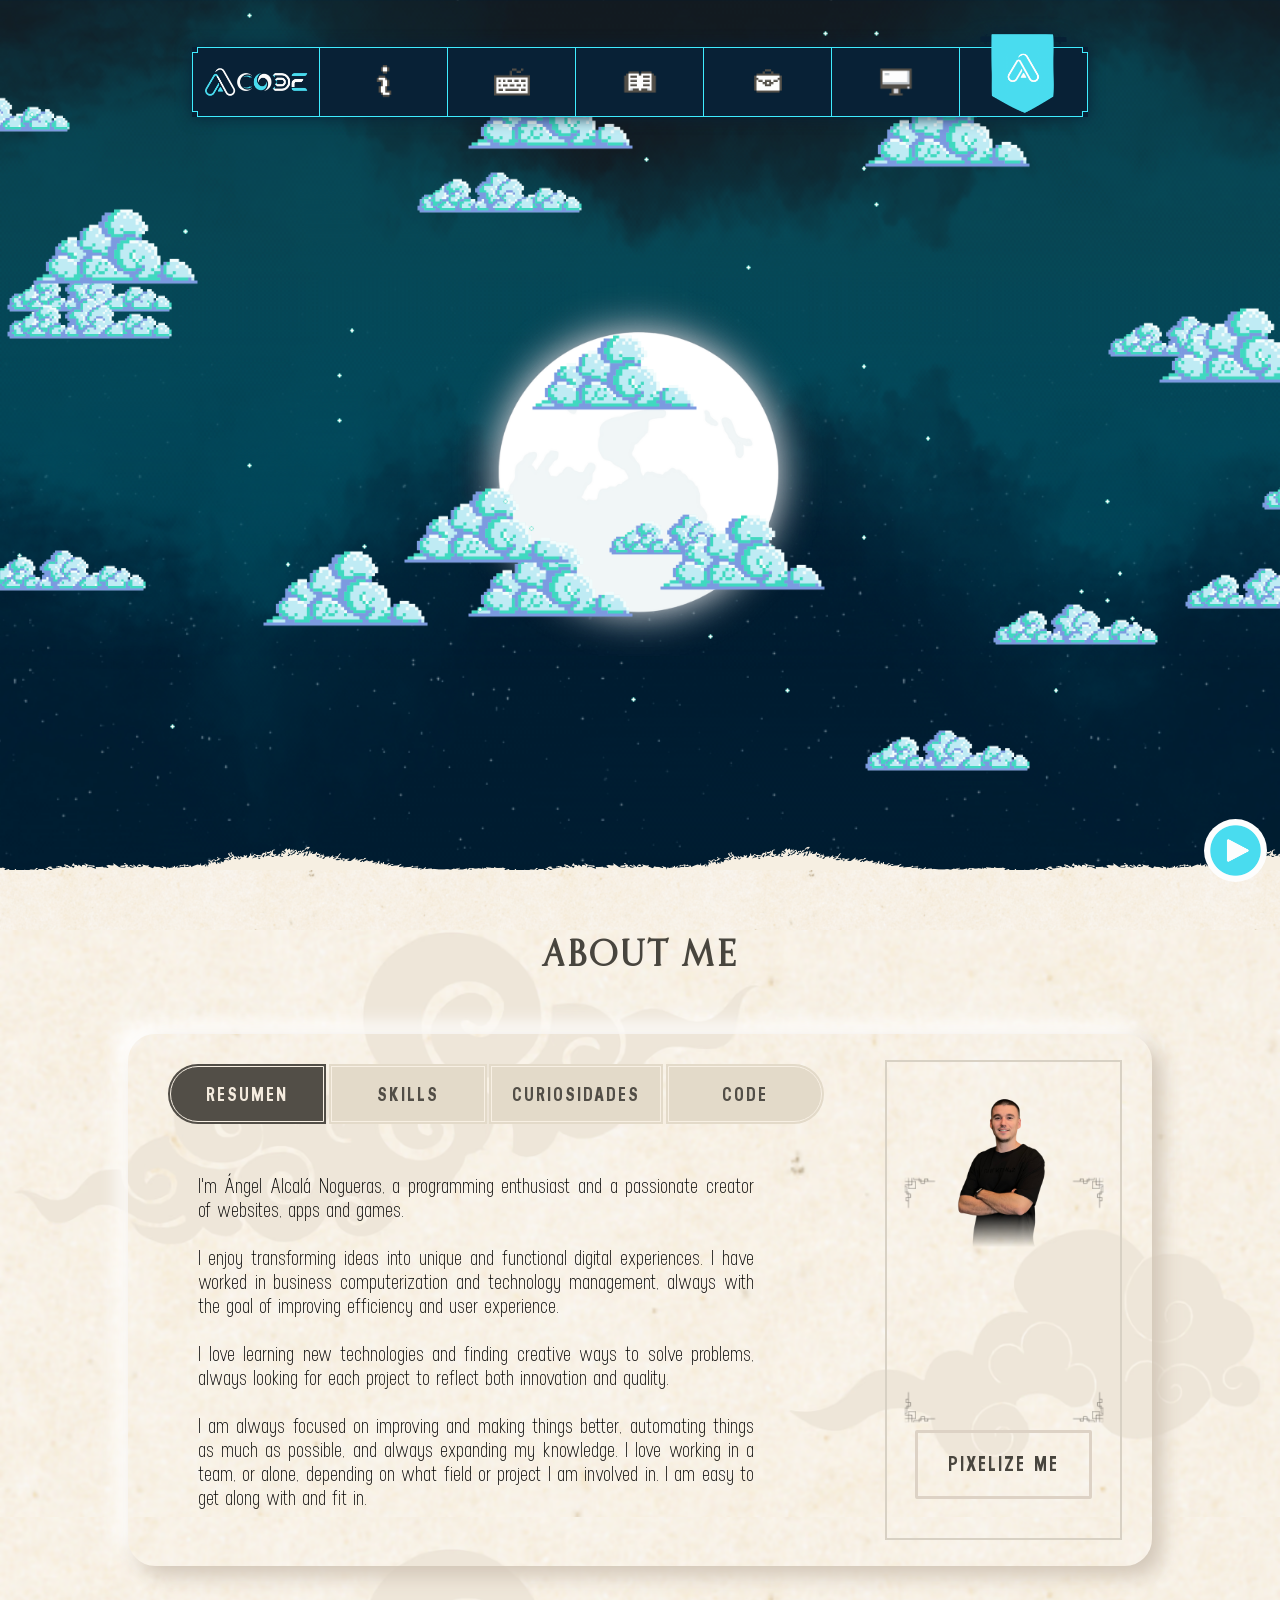
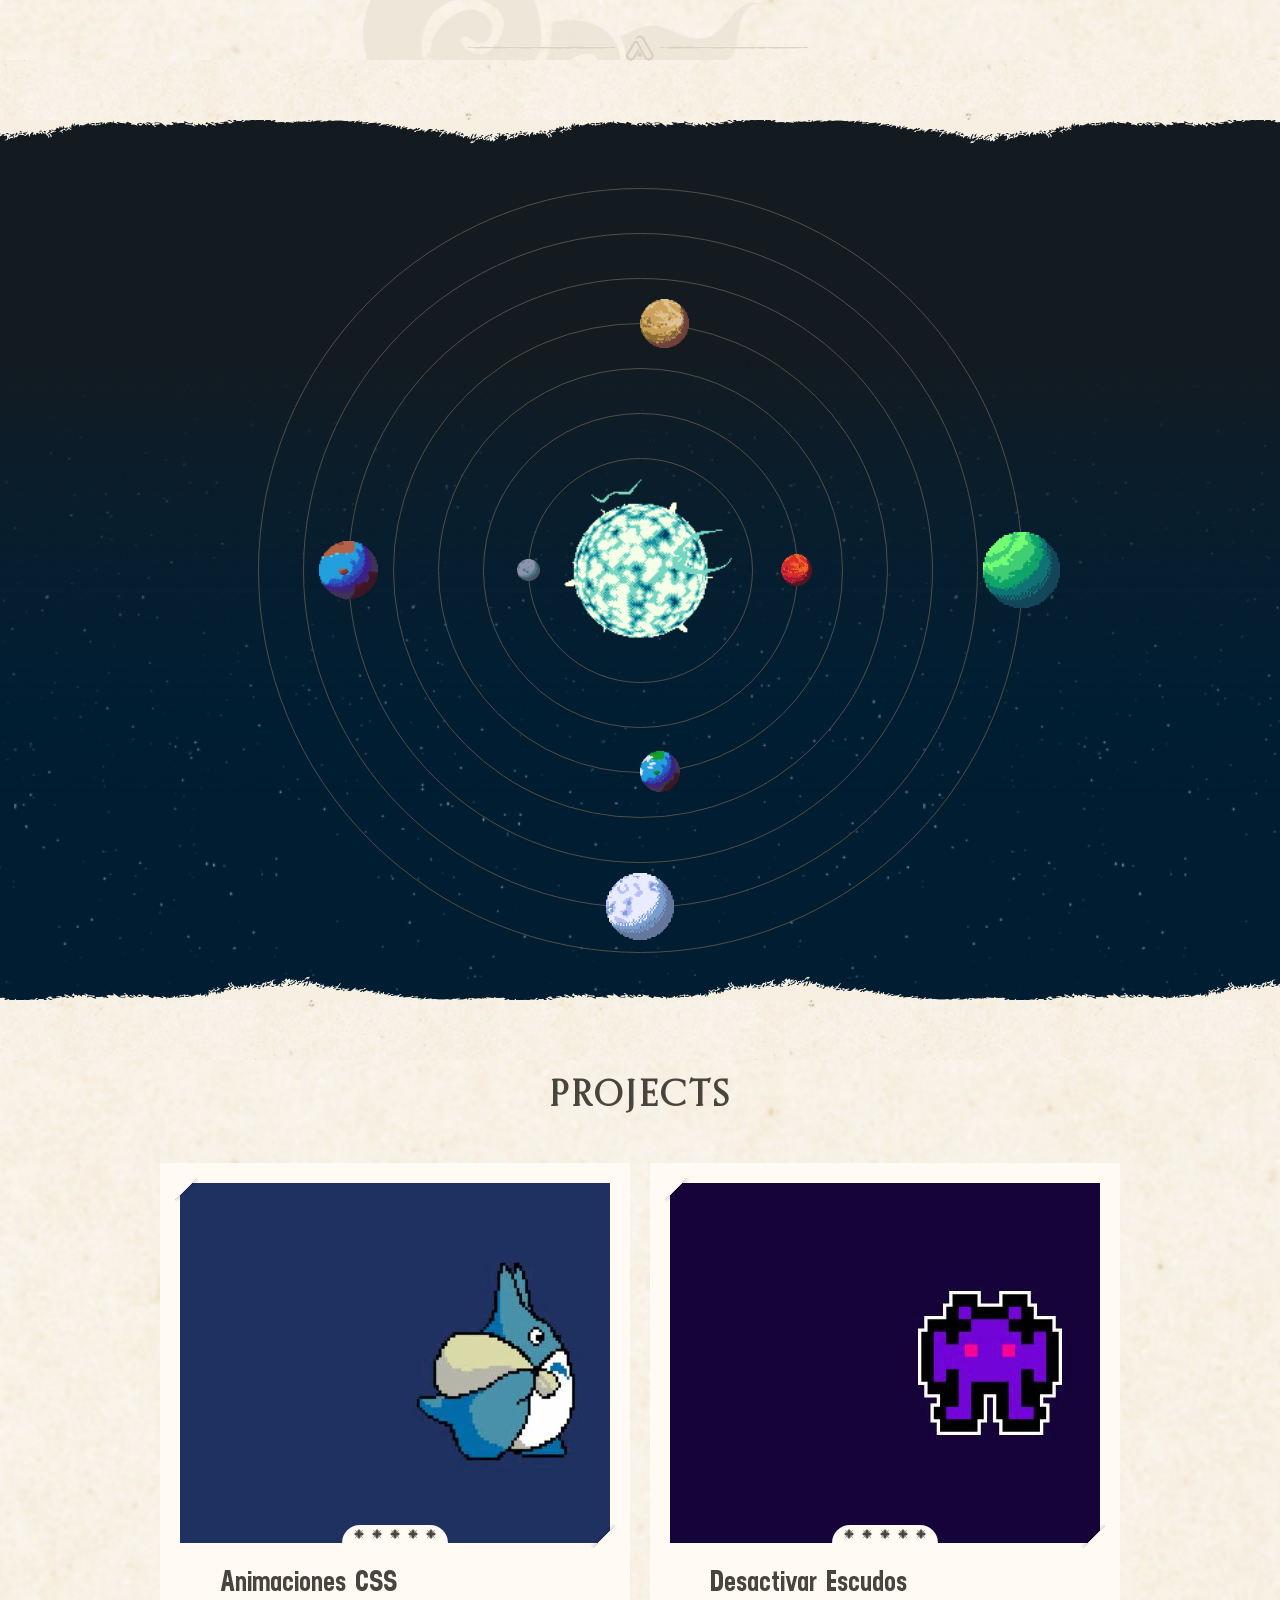
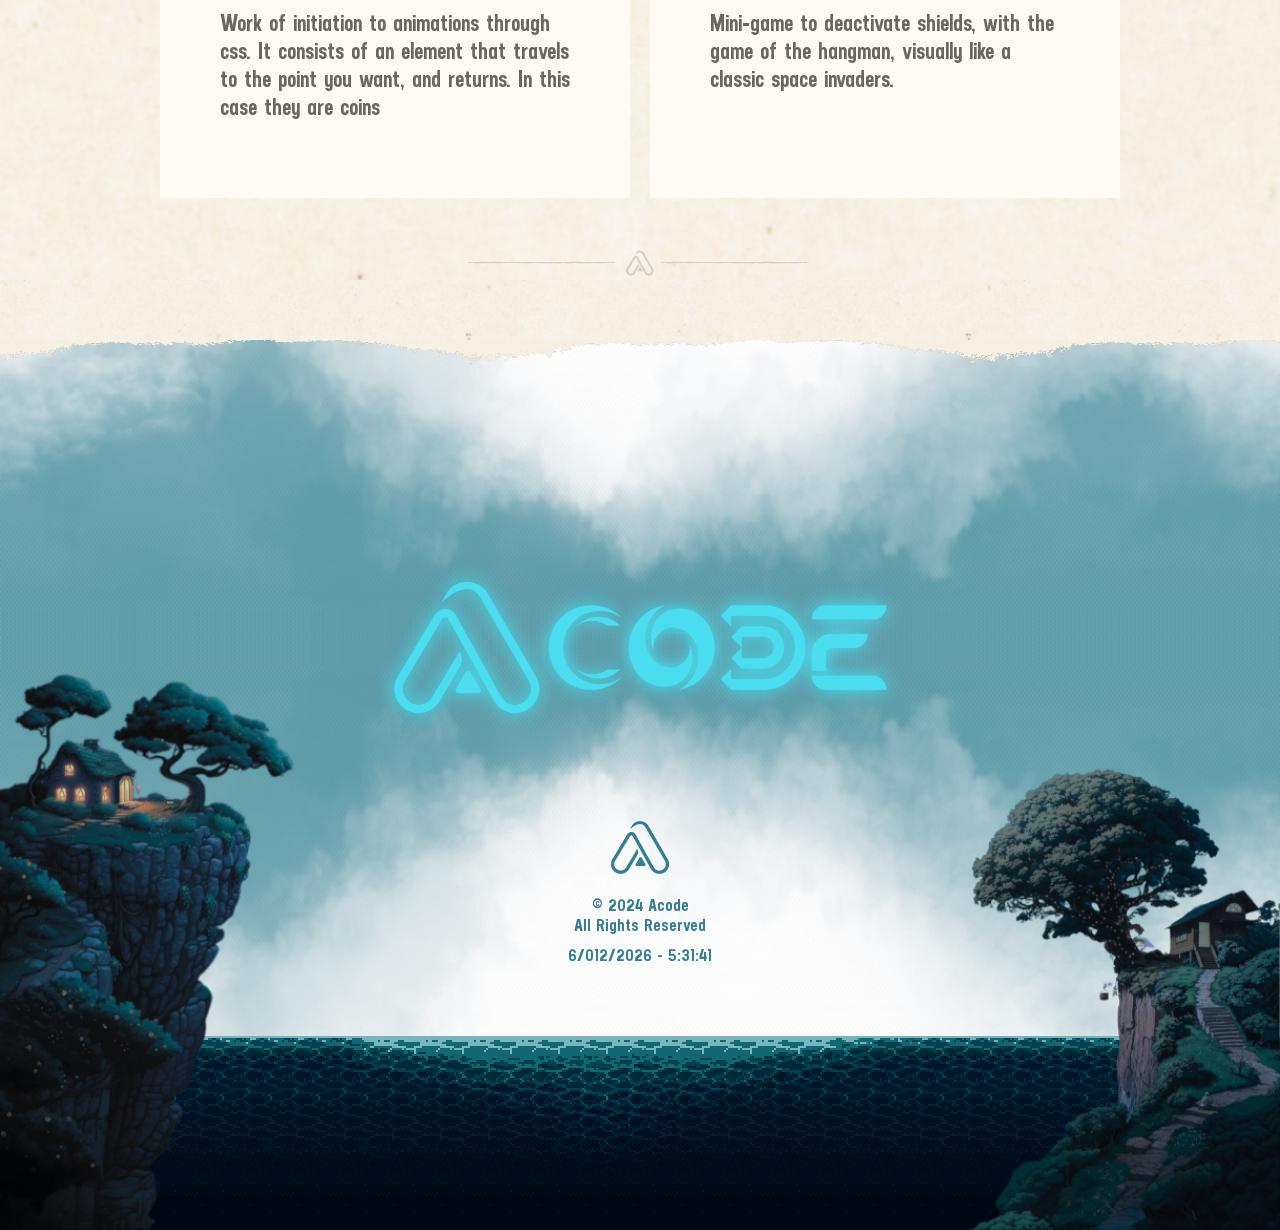
==== commit b0f9b630: "Update index.html" ====
--- a/index.html
+++ b/index.html
@@ -19,7 +19,7 @@
     <div class="cometas"></div>
     <div class="logoEstandarteMovil">
         <img alt="logo-completo-header-mobile" onclick="window.scrollTo(0,0)" src="img/logos/logo-completo.webp">
-        <img alt="logo-banner-mobile" class="estandarte" onmouseenter="subirEstandarteMovil()" onmouseout="bajarEstandarteMovil()" src="img/logos/estandarte.webp">
+        <img alt="logo-banner-mobile" class="estandarte" src="img/logos/estandarte.webp">
     </div>
     <nav class="navBar">
             <div>
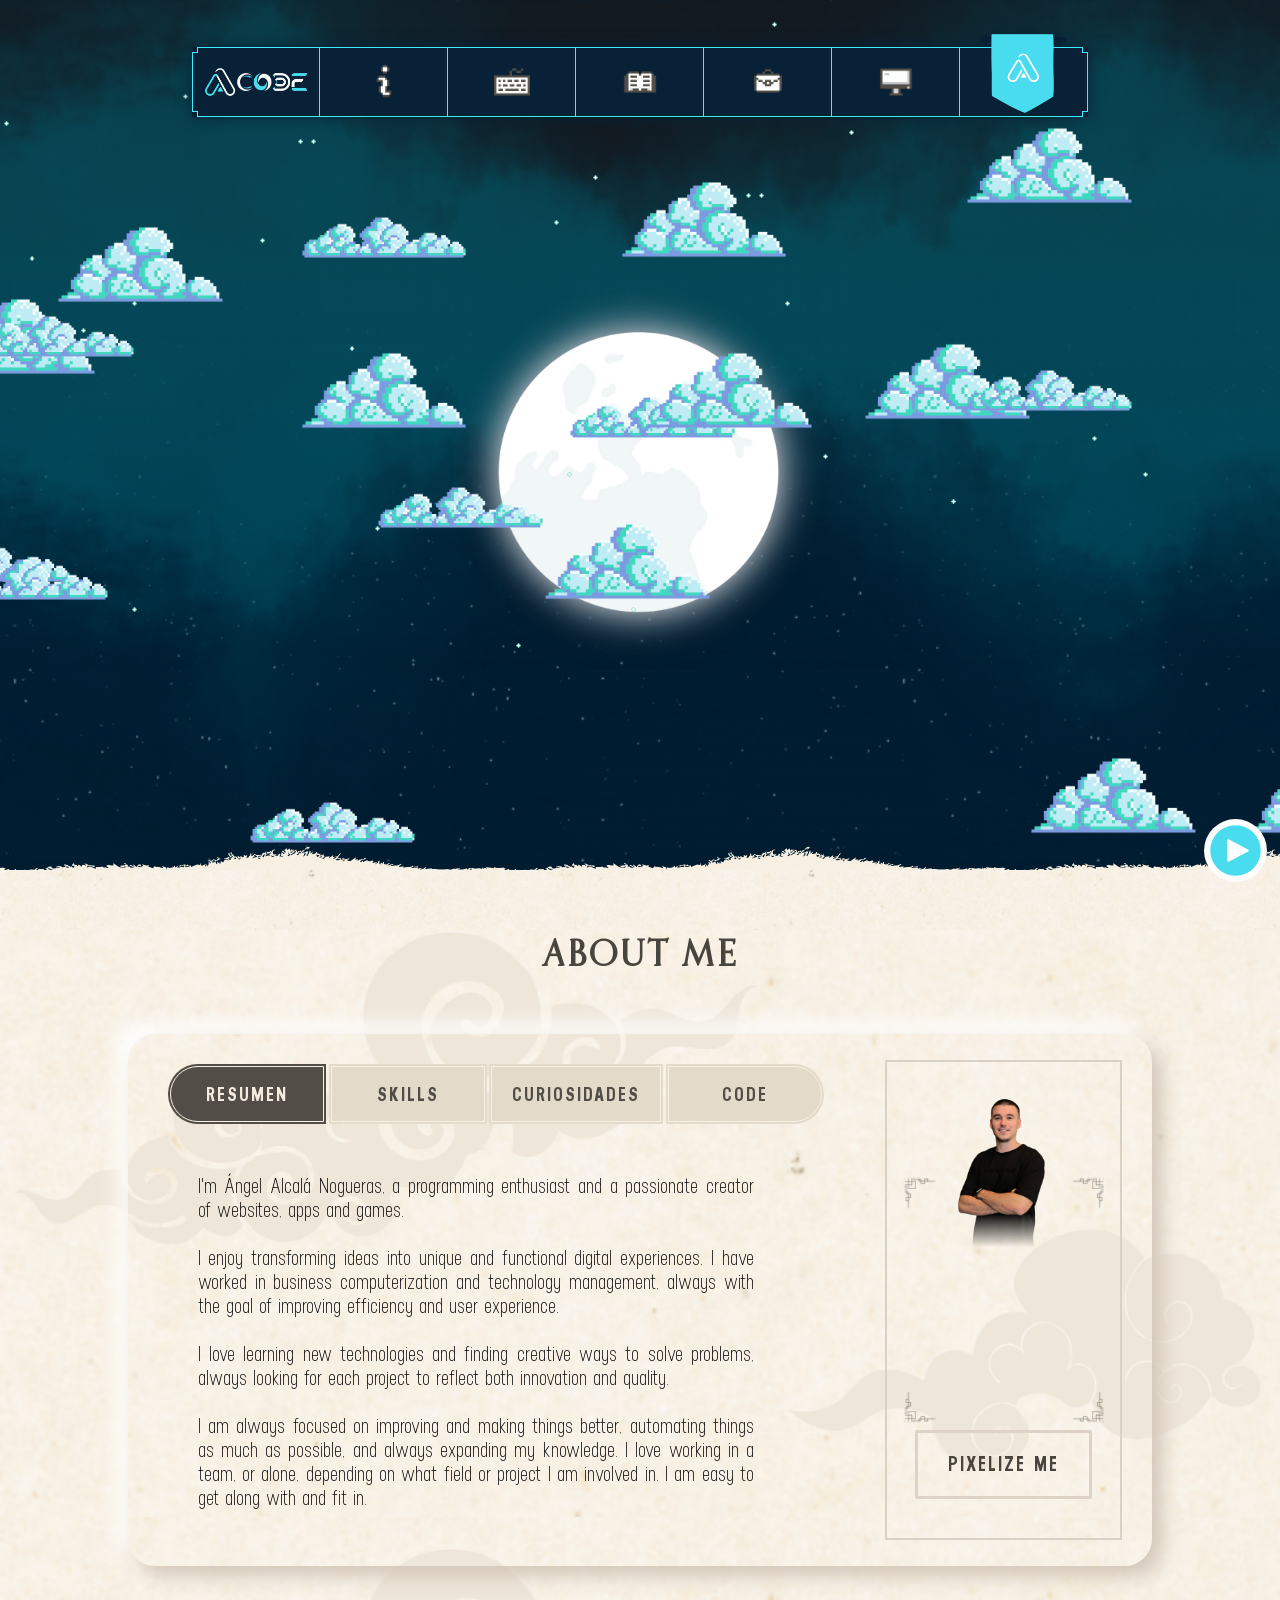
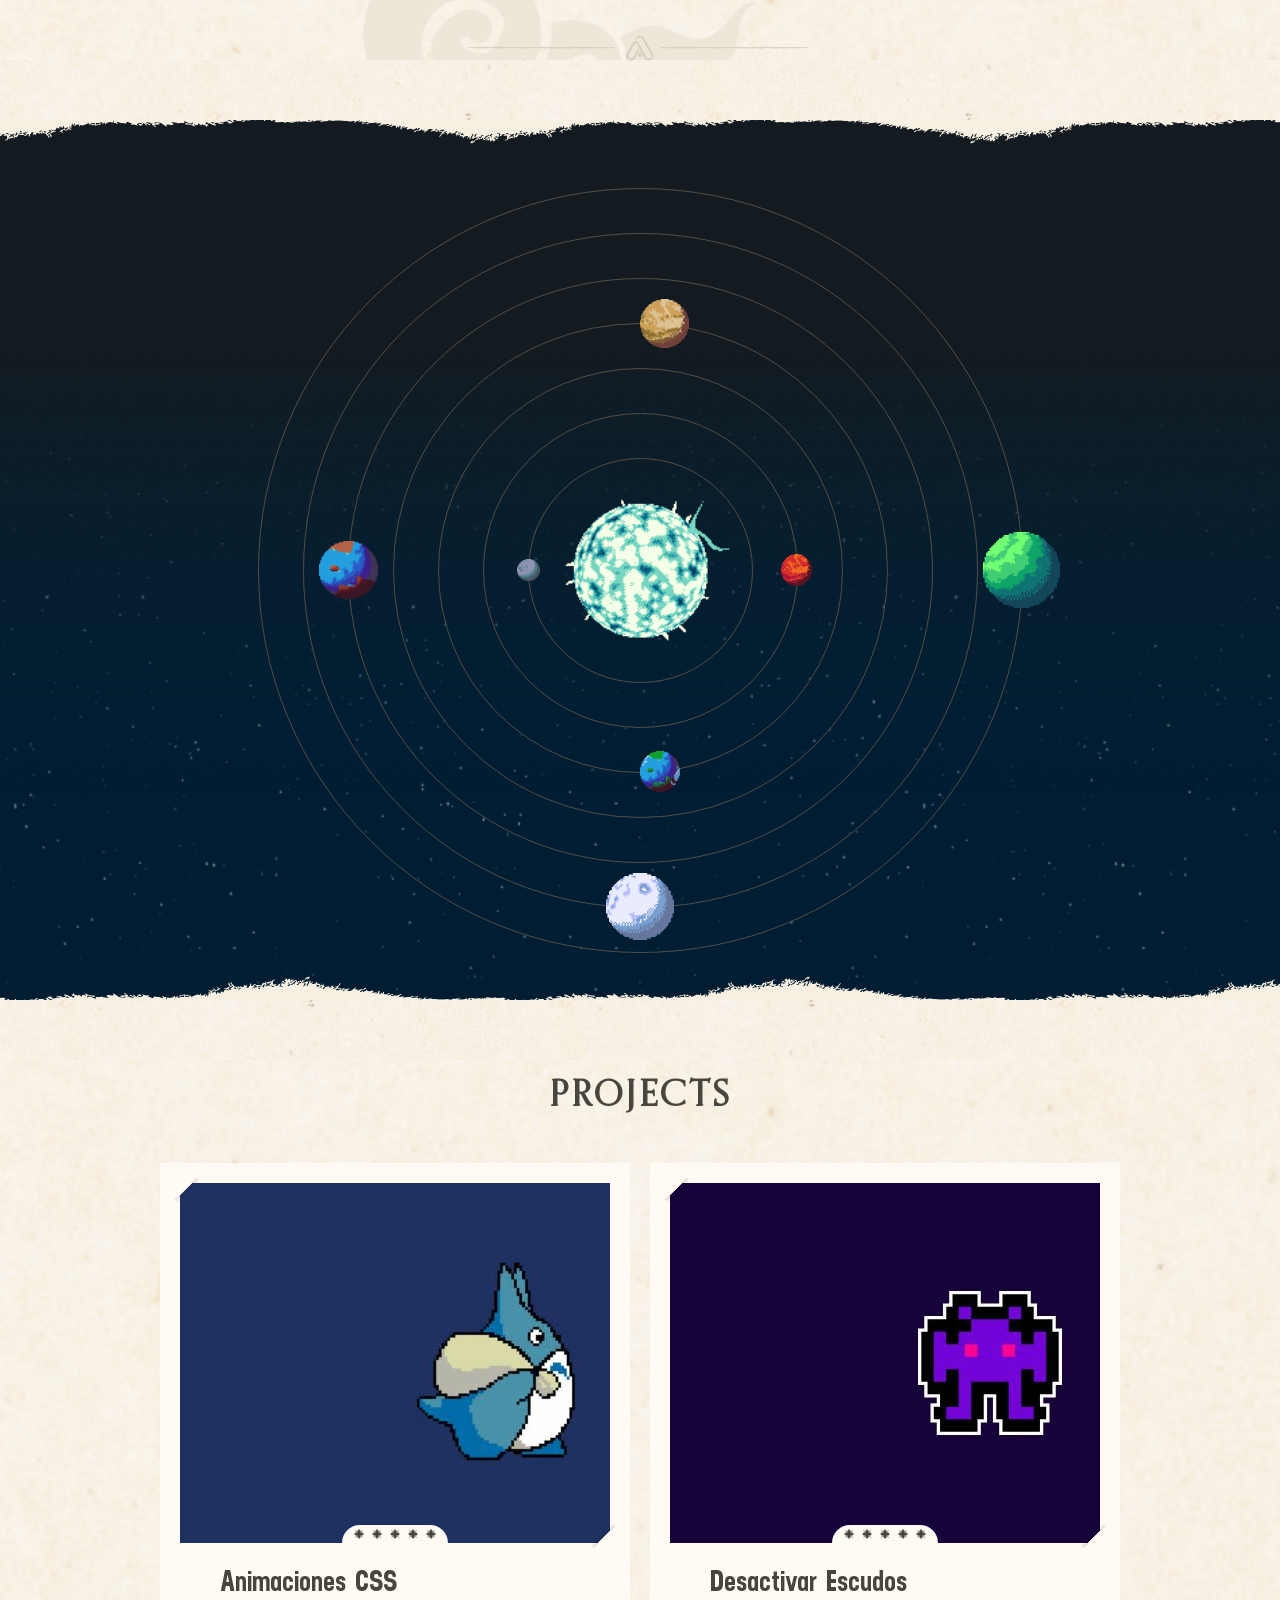
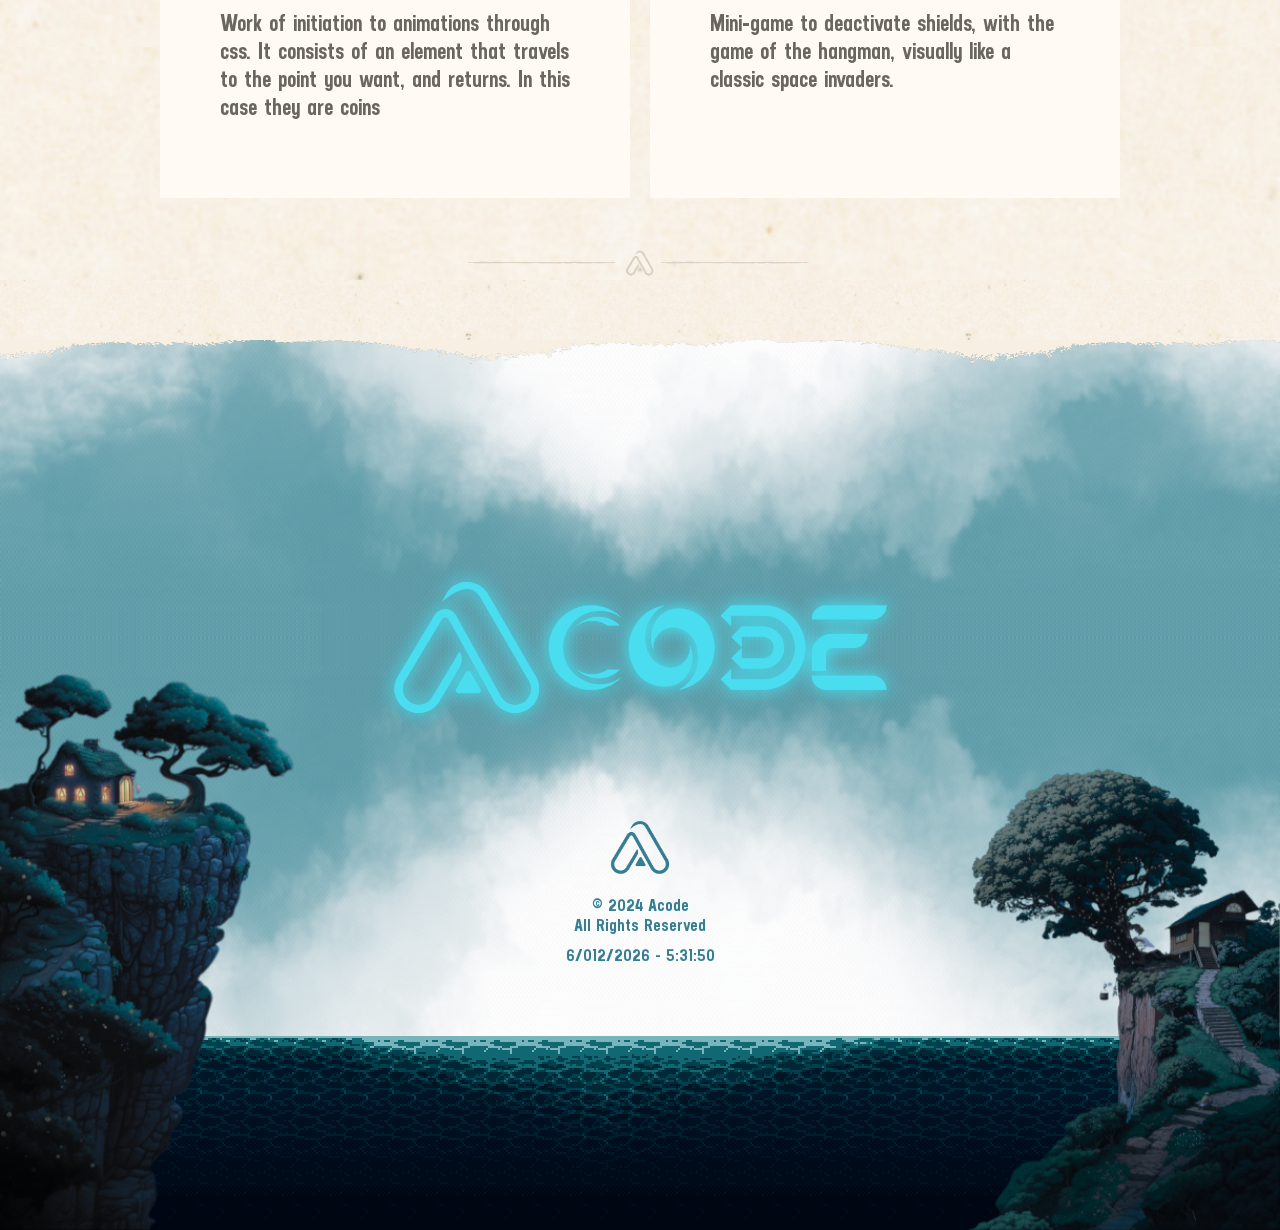
==== commit 40f94271: "Update index.html" ====
--- a/index.html
+++ b/index.html
@@ -1,5 +1,5 @@
 <!DOCTYPE html>
-<html>
+<html lang="es">
 <head>
     <meta charset="UTF-8" />
     <meta name="viewport" content="width=device-width,initial-scale=1.0">
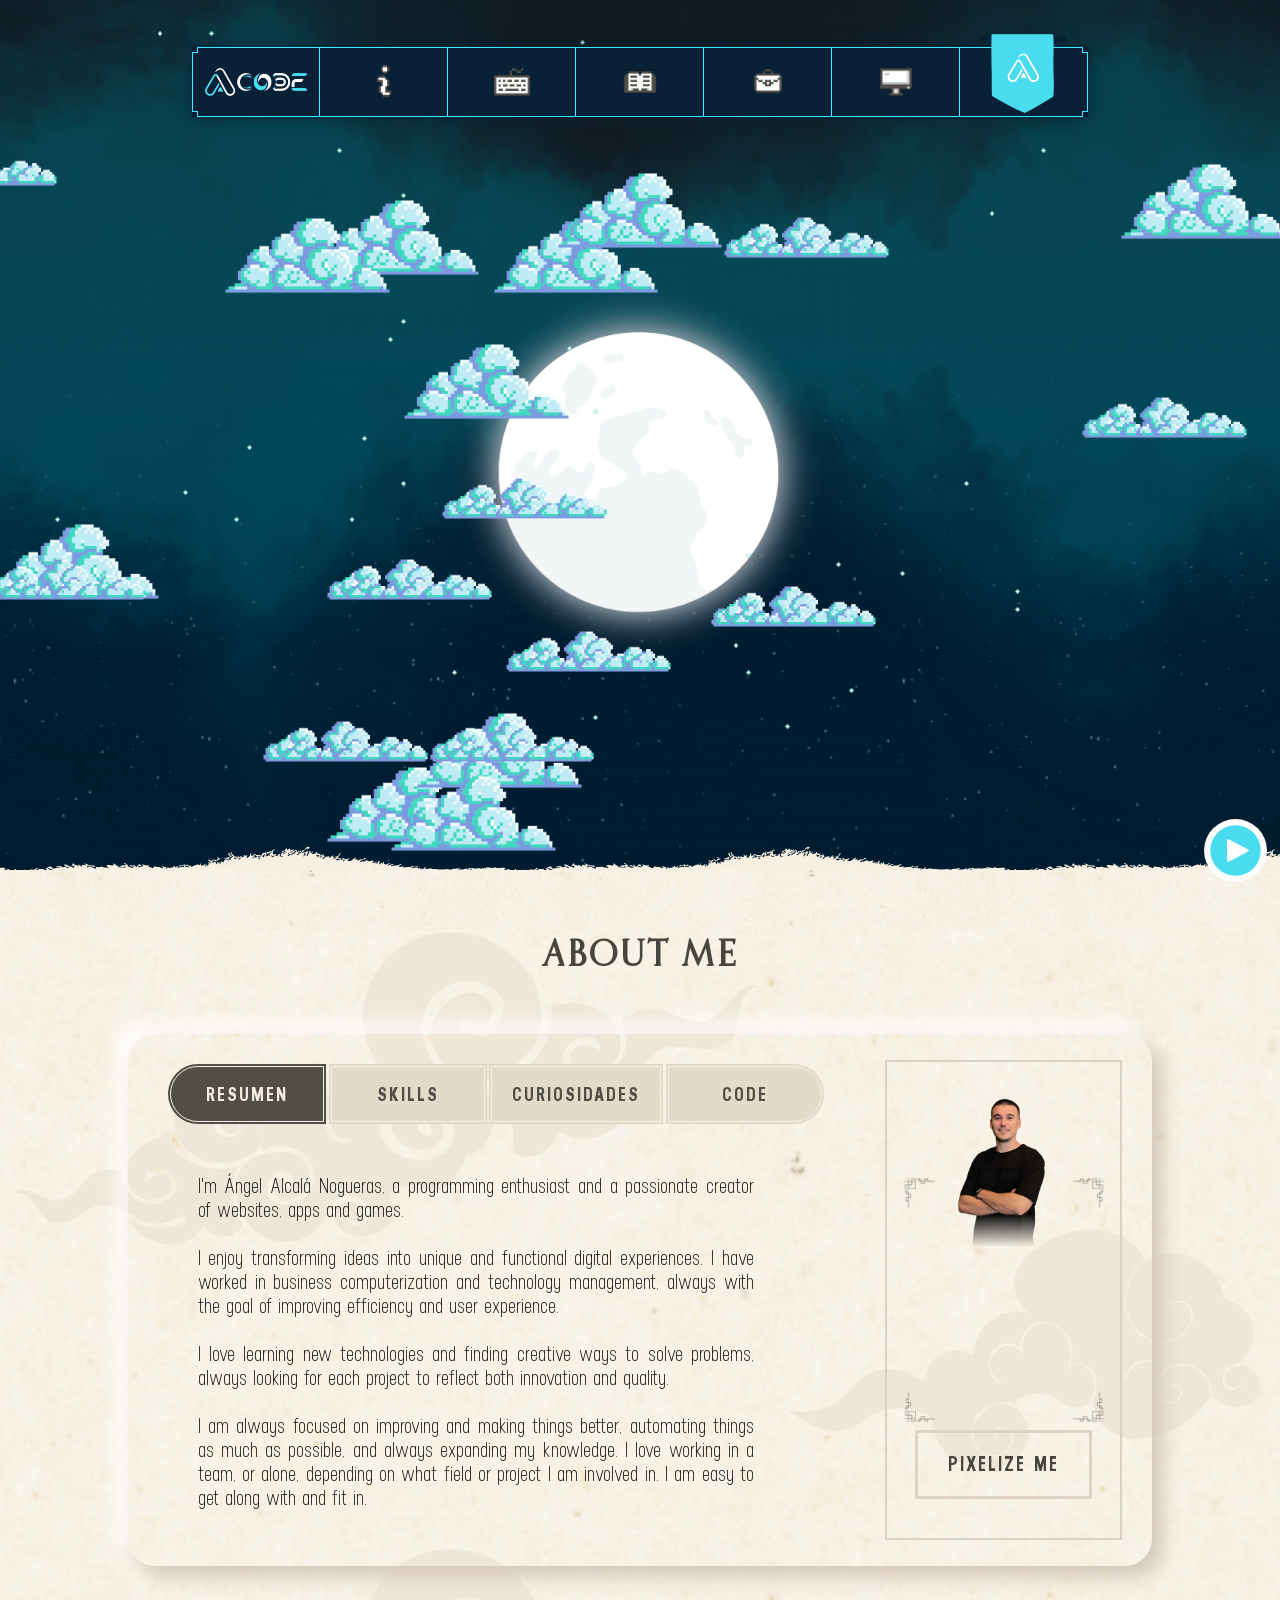
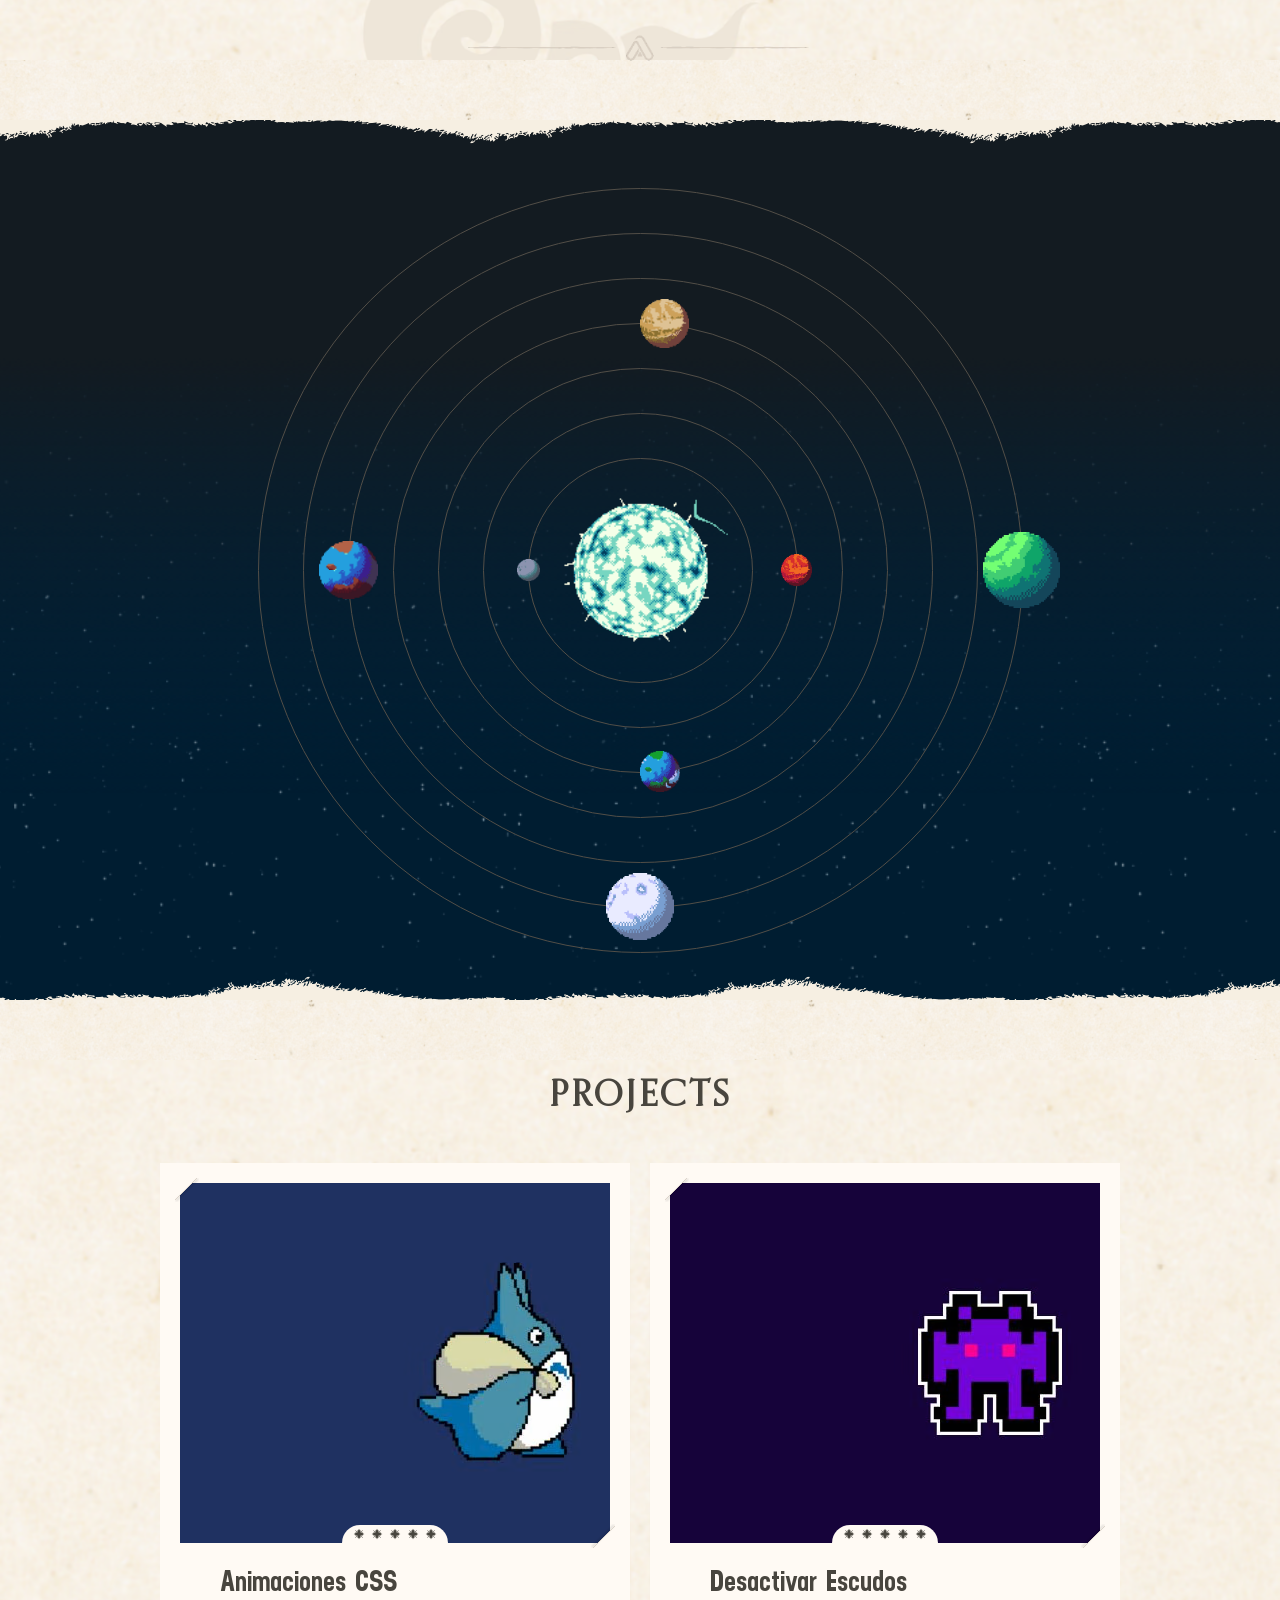
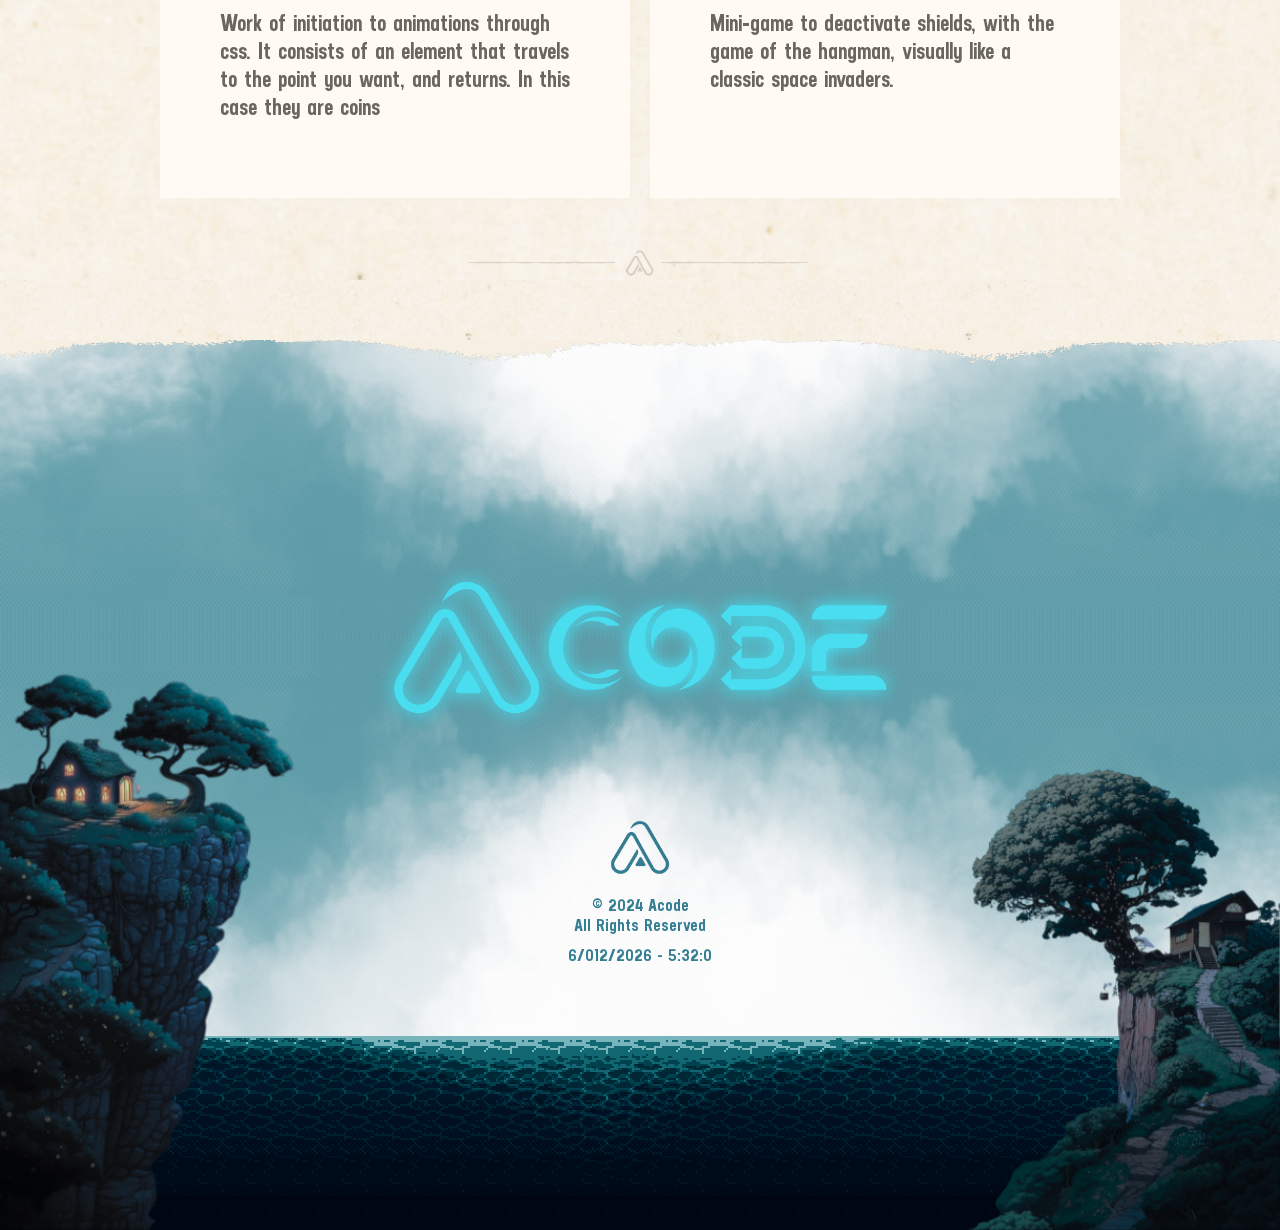
==== commit 23a33bd6: "Update index.html" ====
--- a/index.html
+++ b/index.html
@@ -2,6 +2,9 @@
 <html lang="es">
 <head>
     <meta charset="UTF-8" />
+    <meta name="description" content="Portfolio web developer">
+    <meta name="keywords" content="HTML, CSS, JavaScript">
+    <meta name="author" content="Angel Alcala">
     <meta name="viewport" content="width=device-width,initial-scale=1.0">
     <title>Ángel Alcalá</title>
     <link rel="stylesheet" href="styles.css">
